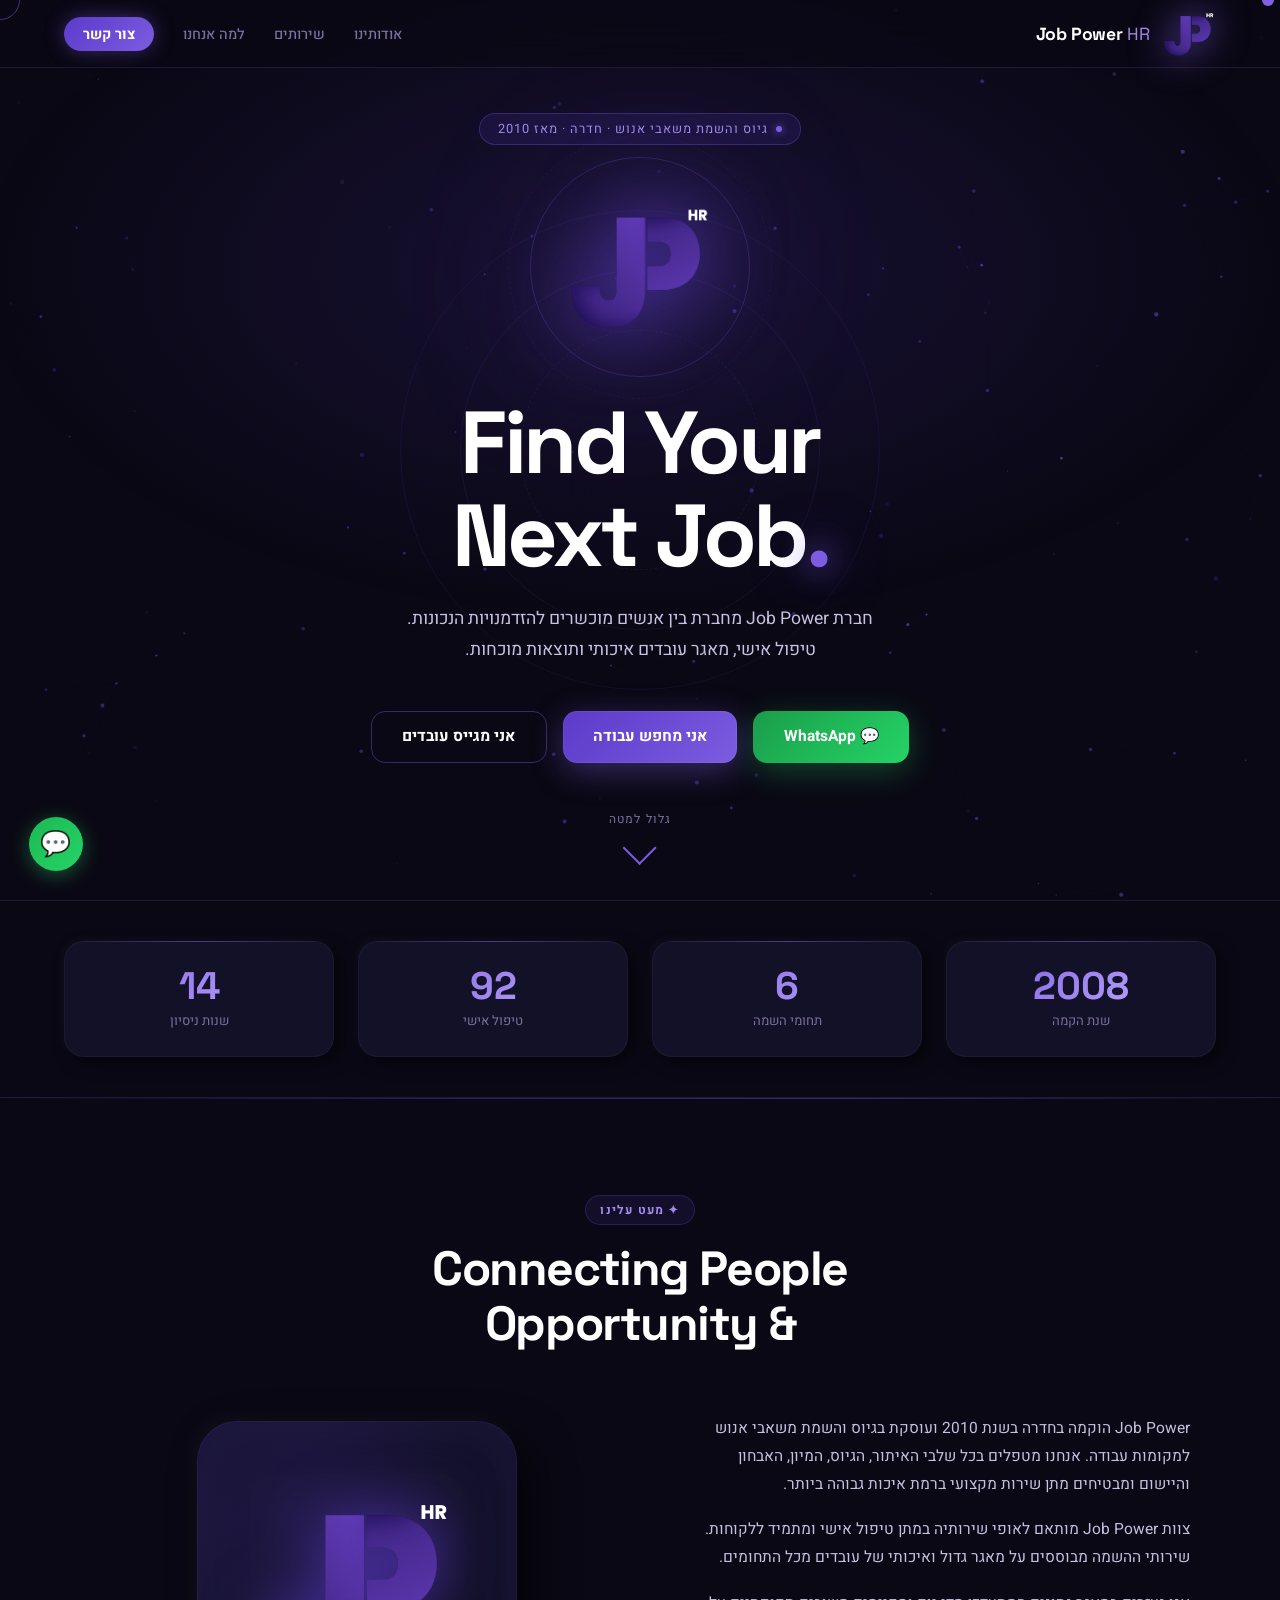
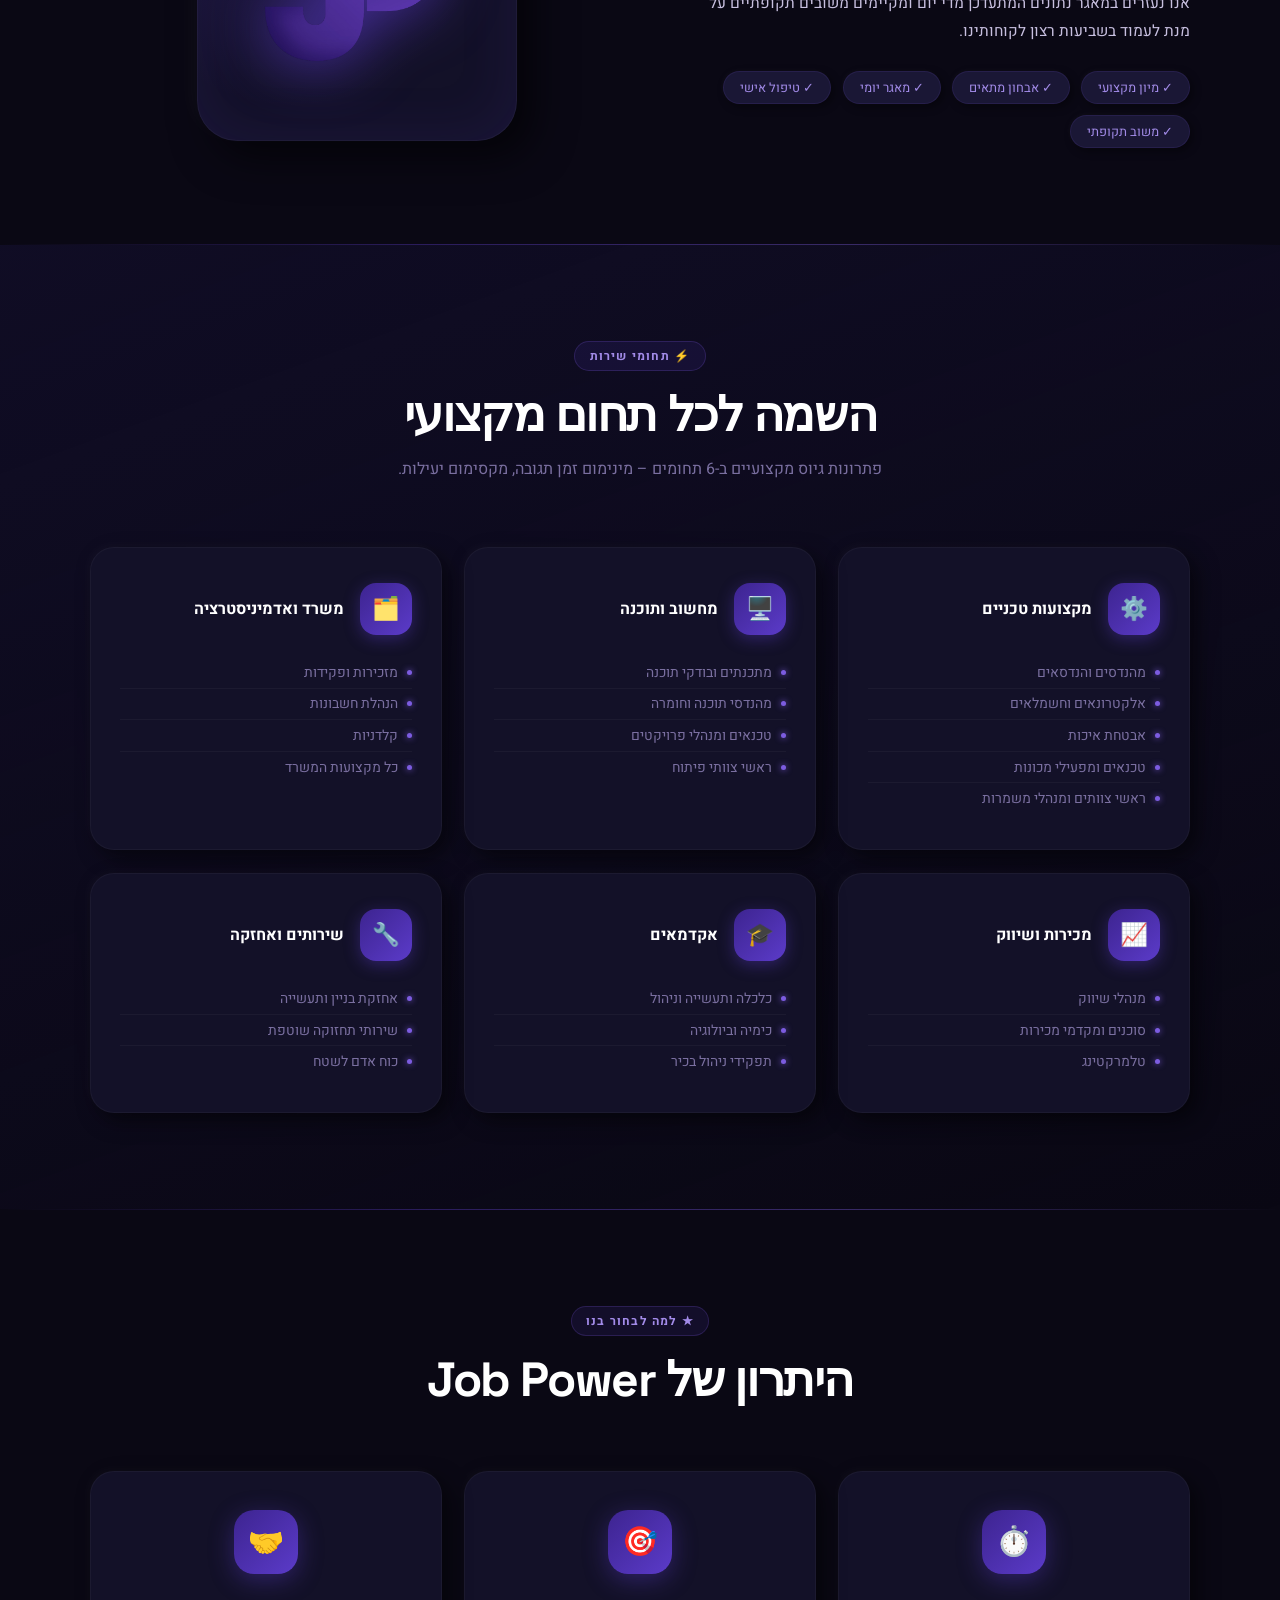
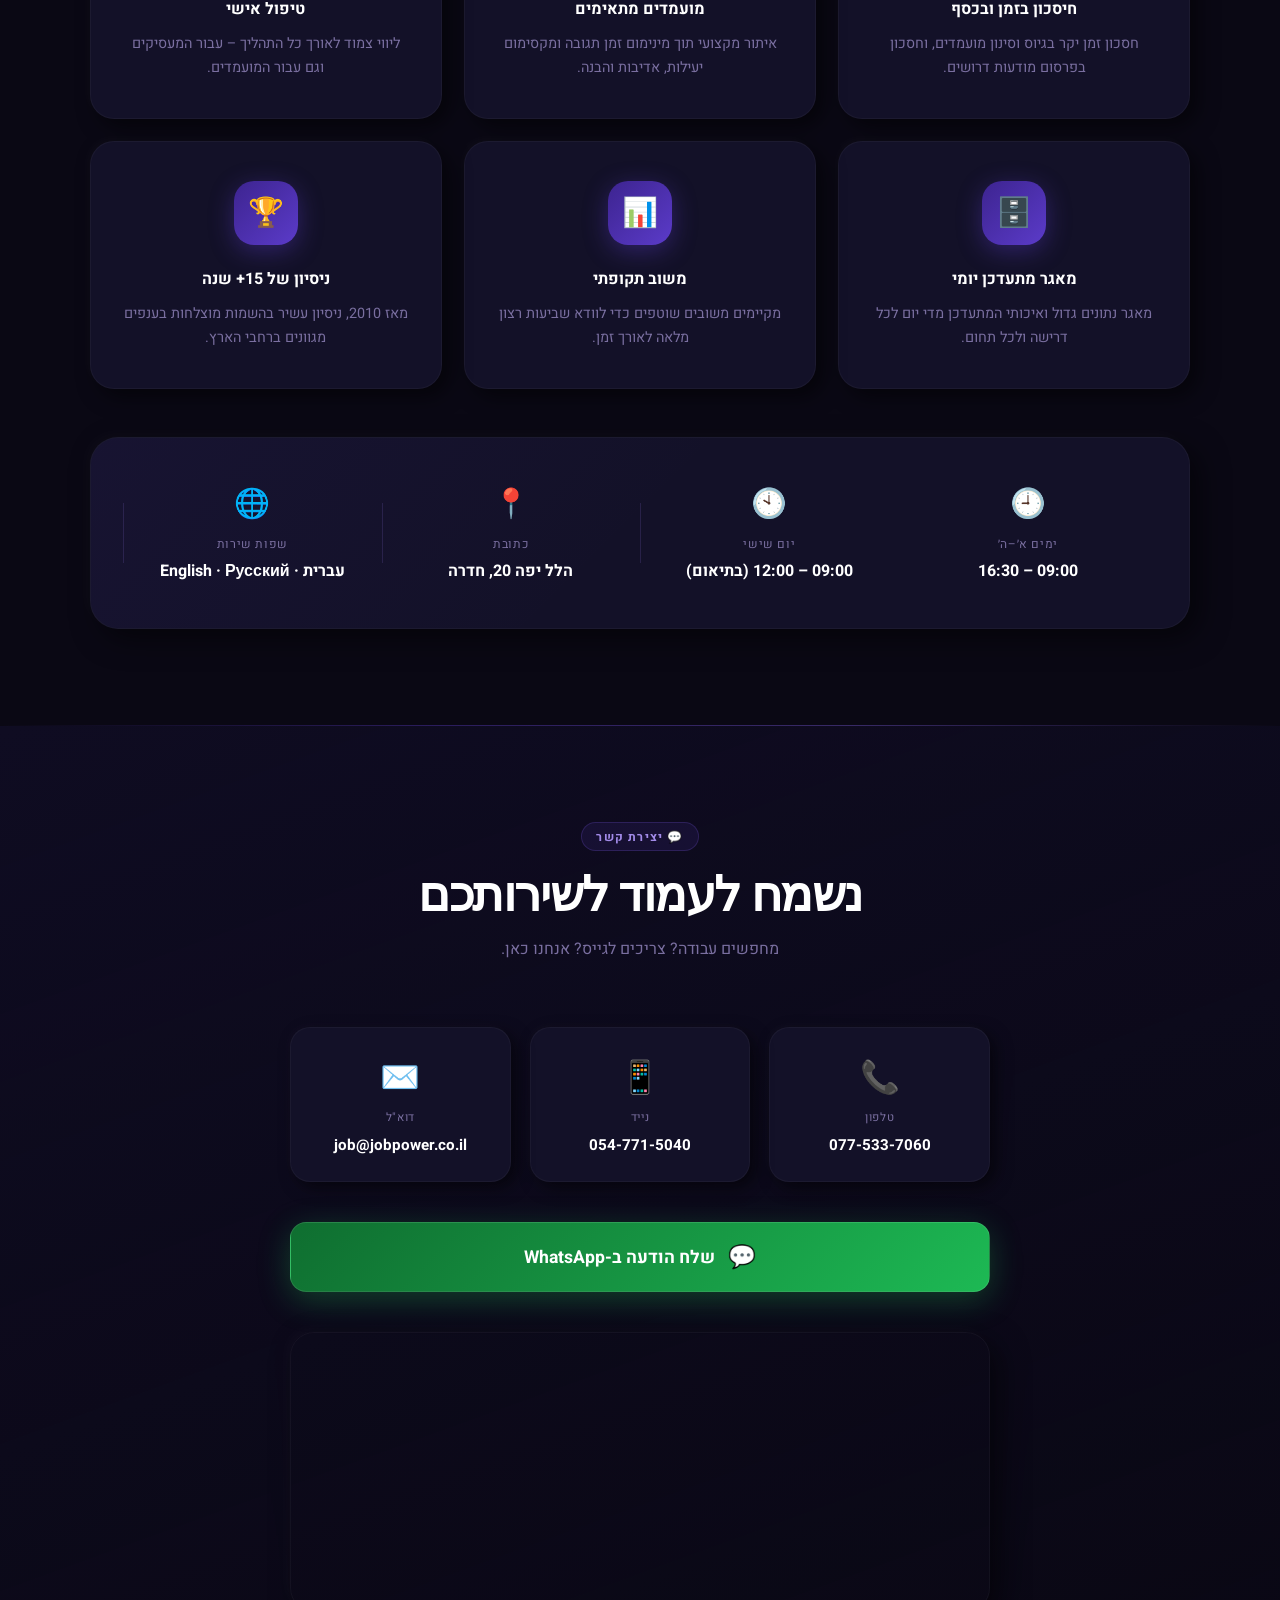
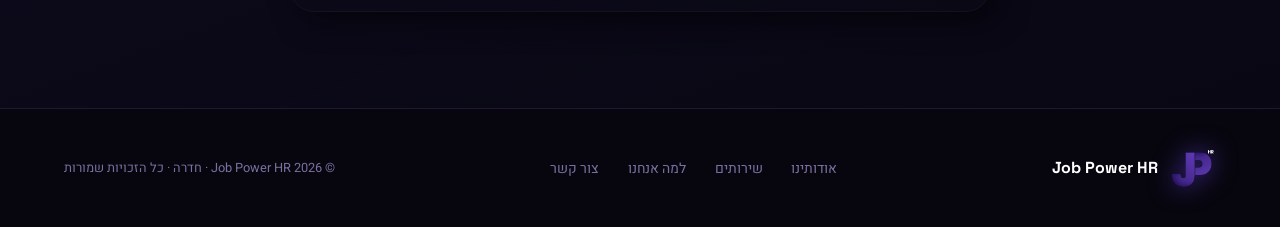
==== index.html @ 47038630 "Update index.html" ====
<!DOCTYPE html>
<html lang="he" dir="rtl">
<head>
<meta charset="UTF-8">
<meta name="viewport" content="width=device-width, initial-scale=1.0">
<title>Job Power HR | ג'וב פאוור</title>
<link href="https://fonts.googleapis.com/css2?family=Heebo:wght@300;400;600;700;800;900&family=Space+Grotesk:wght@400;500;700&display=swap" rel="stylesheet">
<style>
*,*::before,*::after{box-sizing:border-box;margin:0;padding:0}
html{scroll-behavior:smooth}

:root{
  --bg:       #0a0814;
  --bg2:      #0e0c1e;
  --surface:  #131128;
  --surface2: #1a1735;
  --p1:       #5b3bc9;
  --p2:       #7c5ce0;
  --p3:       #a28be8;
  --p4:       #3d2490;
  --glow:     rgba(91,59,201,.6);
  --glow2:    rgba(124,92,224,.4);
  --white:    #fff;
  --off:      #c8c0e0;
  --muted:    #7a6fa0;
  --border:   rgba(160,130,255,.15);
  --neu-light:rgba(255,255,255,.04);
  --neu-shadow:rgba(0,0,0,.5);
}

body{
  font-family:'Heebo',sans-serif;
  background:var(--bg);
  color:var(--white);
  direction:rtl;
  overflow-x:hidden;
}

/* ── CUSTOM CURSOR ── */
.cursor{
  position:fixed;width:12px;height:12px;
  background:var(--p2);border-radius:50%;
  pointer-events:none;z-index:9999;
  transform:translate(-50%,-50%);
  transition:transform .1s,background .2s;
  mix-blend-mode:screen;
}
.cursor-ring{
  position:fixed;width:40px;height:40px;
  border:1.5px solid rgba(124,92,224,.5);
  border-radius:50%;pointer-events:none;z-index:9998;
  transform:translate(-50%,-50%);
  transition:transform .18s cubic-bezier(.17,.67,.35,1.2),width .3s,height .3s,border-color .3s;
}

/* ── PARTICLES CANVAS ── */
#particles{position:fixed;inset:0;z-index:0;pointer-events:none}

/* ── NAV ── */
nav{
  position:fixed;top:0;left:0;right:0;z-index:500;
  height:68px;padding:0 5%;
  display:flex;align-items:center;justify-content:space-between;
  background:rgba(10,8,20,.7);
  backdrop-filter:blur(24px);
  border-bottom:1px solid var(--border);
}
.nav-logo{display:flex;align-items:center;gap:.8rem;text-decoration:none}
.nav-logo img{height:44px;filter:drop-shadow(0 0 18px rgba(124,92,224,.8))}
.nav-logo span{font-family:'Space Grotesk',sans-serif;font-weight:700;font-size:1.1rem;letter-spacing:-.01em;color:var(--white)}
.nav-links{display:flex;gap:1.8rem;list-style:none}
.nav-links a{
  color:var(--muted);text-decoration:none;font-size:.9rem;font-weight:500;
  position:relative;transition:color .25s;
}
.nav-links a::after{
  content:'';position:absolute;bottom:-4px;right:0;left:0;height:1.5px;
  background:var(--p2);transform:scaleX(0);transform-origin:right;
  transition:transform .3s cubic-bezier(.4,0,.2,1);
}
.nav-links a:hover{color:var(--white)}
.nav-links a:hover::after{transform:scaleX(1)}
.nav-cta{
  background:linear-gradient(135deg,var(--p1),var(--p2));
  color:#fff!important;padding:.42rem 1.2rem;border-radius:50px;
  font-weight:700!important;box-shadow:0 0 20px var(--glow2);
  transition:box-shadow .3s!important;
}
.nav-cta::after{display:none!important}
.nav-cta:hover{box-shadow:0 0 32px var(--glow)!important;color:#fff!important}

/* ── HERO ── */
.hero{
  position:relative;min-height:100vh;
  display:flex;flex-direction:column;align-items:center;justify-content:center;
  padding:100px 5% 60px;text-align:center;overflow:hidden;
}

/* Animated gradient bg */
.hero-bg{
  position:absolute;inset:0;z-index:0;
  background:radial-gradient(ellipse 80% 60% at 50% 30%,rgba(91,59,201,.18) 0%,transparent 65%);
  animation:heroBgPulse 8s ease-in-out infinite alternate;
}
@keyframes heroBgPulse{
  from{opacity:.6;transform:scale(1)}
  to{opacity:1;transform:scale(1.08)}
}

/* Spinning rings */
.hero-rings{
  position:absolute;top:50%;left:50%;
  transform:translate(-50%,-50%);
  width:600px;height:600px;pointer-events:none;z-index:0;
}
.ring{
  position:absolute;inset:0;border-radius:50%;
  border:1px solid rgba(91,59,201,.12);
  animation:spinRing var(--dur) linear infinite;
}
.ring:nth-child(1){--dur:30s;inset:60px}
.ring:nth-child(2){--dur:22s;inset:120px;animation-direction:reverse;border-color:rgba(124,92,224,.1)}
.ring:nth-child(3){--dur:40s;inset:180px;border-style:dashed;border-color:rgba(160,130,255,.08)}
@keyframes spinRing{to{transform:rotate(360deg)}}

.hero-content{position:relative;z-index:1;max-width:780px}

.hero-eyebrow{
  display:inline-flex;align-items:center;gap:.5rem;
  background:rgba(91,59,201,.15);
  border:1px solid rgba(124,92,224,.3);
  border-radius:50px;padding:.38rem 1.1rem;
  font-size:.8rem;color:var(--p3);letter-spacing:.08em;
  margin-bottom:2rem;
  animation:fadeSlideDown .8s ease both;
}
.hero-eyebrow-dot{
  width:6px;height:6px;border-radius:50%;
  background:var(--p2);
  box-shadow:0 0 8px var(--p2);
  animation:dotPulse 2s ease-in-out infinite;
}
@keyframes dotPulse{0%,100%{transform:scale(1);opacity:1}50%{transform:scale(1.4);opacity:.6}}

.hero-logo-main{
  width:180px;height:180px;
  display:flex;align-items:center;justify-content:center;
  margin:0 auto 2.5rem;
  position:relative;
  animation:fadeSlideDown .9s .1s ease both;
}
.hero-logo-main img{
  width:150px;
  filter:drop-shadow(0 0 40px rgba(91,59,201,.9)) drop-shadow(0 0 80px rgba(124,92,224,.4));
  animation:logoFloat 5s ease-in-out infinite;
  position:relative;z-index:1;
}
.logo-glow-ring{
  position:absolute;inset:-20px;
  border-radius:50%;
  border:1px solid rgba(124,92,224,.25);
  animation:spinRing 15s linear infinite;
}
.logo-glow-ring2{
  position:absolute;inset:-42px;
  border-radius:50%;
  border:1px dashed rgba(91,59,201,.15);
  animation:spinRing 25s linear infinite reverse;
}
@keyframes logoFloat{0%,100%{transform:translateY(0) scale(1)}50%{transform:translateY(-12px) scale(1.02)}}

.hero h1{
  font-family:'Space Grotesk',sans-serif;
  font-size:clamp(3rem,7vw,5.5rem);
  font-weight:700;line-height:1.05;
  letter-spacing:-.04em;margin-bottom:1.4rem;
  animation:fadeSlideUp 1s .2s ease both;
}
.hero h1 .line1{display:block;color:var(--white)}
.hero h1 .nextjob{
  display:block;color:var(--white);
  position:relative;
}
.hero h1 .nextjob .purple-dot{color:var(--p2);text-shadow:0 0 30px var(--p2),0 0 60px var(--p1)}

.hero-sub{
  font-size:1.1rem;color:var(--off);line-height:1.75;
  max-width:560px;margin:0 auto 2.8rem;
  animation:fadeSlideUp 1s .35s ease both;
}

.hero-btns{
  display:flex;gap:1rem;justify-content:center;flex-wrap:wrap;
  margin-bottom:4rem;
  animation:fadeSlideUp 1s .45s ease both;
}

.btn{
  display:inline-flex;align-items:center;gap:.55rem;
  padding:.85rem 1.9rem;border-radius:14px;
  font-weight:700;font-size:.97rem;text-decoration:none;
  font-family:'Heebo',sans-serif;cursor:pointer;border:none;
  position:relative;overflow:hidden;
  transition:transform .2s cubic-bezier(.34,1.56,.64,1),box-shadow .3s;
}
.btn::before{
  content:'';position:absolute;inset:0;
  background:linear-gradient(135deg,rgba(255,255,255,.12),transparent);
  opacity:0;transition:opacity .3s;
}
.btn:hover::before{opacity:1}
.btn:hover{transform:translateY(-3px) scale(1.02)}

.btn-primary{
  background:linear-gradient(135deg,var(--p1),var(--p2));
  color:#fff;
  box-shadow:0 8px 32px var(--glow2),0 0 0 1px rgba(255,255,255,.06) inset;
}
.btn-primary:hover{box-shadow:0 12px 44px var(--glow),0 0 0 1px rgba(255,255,255,.1) inset}

.btn-wa{
  background:linear-gradient(135deg,#1a9e4a,#25D366);
  color:#fff;
  box-shadow:0 8px 32px rgba(37,211,102,.3);
}
.btn-wa:hover{box-shadow:0 12px 44px rgba(37,211,102,.5)}

.btn-ghost{
  background:transparent;color:var(--white);
  border:1.5px solid rgba(124,92,224,.4);
  box-shadow:0 0 0 0 transparent;
}
.btn-ghost:hover{border-color:var(--p2);box-shadow:0 0 20px rgba(124,92,224,.2)}

/* Scroll indicator */
.scroll-indicator{
  position:absolute;bottom:2.5rem;left:50%;transform:translateX(-50%);
  z-index:1;display:flex;flex-direction:column;align-items:center;gap:.5rem;
  color:var(--muted);font-size:.75rem;letter-spacing:.1em;
  animation:fadeIn 1s 1.2s ease both;
}
.scroll-arrow{
  width:24px;height:24px;border-right:2px solid var(--p2);border-bottom:2px solid var(--p2);
  transform:rotate(45deg);
  animation:scrollBounce 1.8s ease-in-out infinite;
}
@keyframes scrollBounce{0%,100%{transform:rotate(45deg) translateY(0);opacity:.4}50%{transform:rotate(45deg) translateY(6px);opacity:1}}

/* ── NEU STATS BAR ── */
.stats-bar{
  position:relative;z-index:1;
  padding:2.5rem 5%;
  display:grid;grid-template-columns:repeat(4,1fr);
  gap:1.5rem;
  border-top:1px solid var(--border);
  border-bottom:1px solid var(--border);
}
.stat-neu{
  /* Neumorphism card */
  background:var(--surface);
  border-radius:20px;
  padding:1.6rem 1rem;text-align:center;
  box-shadow:
    6px 6px 16px rgba(0,0,0,.5),
    -3px -3px 10px rgba(255,255,255,.03),
    0 0 0 1px rgba(255,255,255,.04) inset;
  transition:box-shadow .3s,transform .3s;
  position:relative;overflow:hidden;
}
.stat-neu::before{
  content:'';position:absolute;top:0;left:0;right:0;height:1px;
  background:linear-gradient(90deg,transparent,rgba(124,92,224,.5),transparent);
}
.stat-neu:hover{
  box-shadow:
    8px 8px 20px rgba(0,0,0,.6),
    -4px -4px 12px rgba(255,255,255,.04),
    0 0 30px rgba(91,59,201,.15),
    0 0 0 1px rgba(124,92,224,.15) inset;
  transform:translateY(-4px);
}
.stat-num{
  font-family:'Space Grotesk',sans-serif;
  font-size:2.4rem;font-weight:700;line-height:1;
  background:linear-gradient(135deg,var(--p2),#c4b0ff);
  -webkit-background-clip:text;-webkit-text-fill-color:transparent;background-clip:text;
  margin-bottom:.4rem;
}
.stat-label{font-size:.82rem;color:var(--muted)}

/* ── SECTION BASE ── */
.sec{padding:6rem 5%;position:relative;overflow:hidden}
.sec-inner{max-width:1100px;margin:0 auto}
.sec-header{text-align:center;margin-bottom:4rem}
.sec-chip{
  display:inline-flex;align-items:center;gap:.45rem;
  background:rgba(91,59,201,.12);
  border:1px solid rgba(124,92,224,.22);
  border-radius:50px;padding:.3rem .9rem;
  font-size:.75rem;font-weight:700;letter-spacing:.1em;
  color:var(--p3);text-transform:uppercase;margin-bottom:1rem;
}
.sec-title{
  font-family:'Space Grotesk',sans-serif;
  font-size:clamp(2rem,4vw,3rem);font-weight:700;
  letter-spacing:-.03em;line-height:1.15;margin-bottom:.8rem;
}
.sec-sub{font-size:1rem;color:var(--muted);line-height:1.75;max-width:580px;margin:0 auto}

/* ── ABOUT ── */
.about-grid{
  display:grid;grid-template-columns:1fr 1.1fr;
  gap:5rem;align-items:center;
}
.about-text p{color:var(--off);font-size:.97rem;line-height:1.8;margin-bottom:1.1rem}
.about-badges{display:flex;gap:.7rem;flex-wrap:wrap;margin-top:1.6rem}
.badge-neu{
  display:inline-flex;align-items:center;gap:.45rem;
  background:var(--surface2);
  border-radius:50px;padding:.4rem 1rem;
  font-size:.8rem;color:var(--p3);
  box-shadow:3px 3px 8px rgba(0,0,0,.4),-1px -1px 5px rgba(255,255,255,.03);
  border:1px solid rgba(124,92,224,.12);
}
.about-visual{position:relative;display:flex;align-items:center;justify-content:center}
.about-logo-card{
  width:320px;height:320px;
  background:var(--surface);
  border-radius:40px;
  display:flex;align-items:center;justify-content:center;
  position:relative;overflow:hidden;
  box-shadow:
    16px 16px 40px rgba(0,0,0,.6),
    -6px -6px 20px rgba(255,255,255,.03),
    0 0 60px rgba(91,59,201,.12) inset,
    0 0 0 1px rgba(255,255,255,.04) inset;
}
.about-logo-card::before{
  content:'';position:absolute;inset:0;
  background:radial-gradient(ellipse at 30% 30%,rgba(91,59,201,.18),transparent 60%);
}
.about-logo-card img{
  width:200px;
  filter:drop-shadow(0 0 30px rgba(91,59,201,.8));
  position:relative;z-index:1;
  animation:logoFloat 5s ease-in-out infinite;
}

/* ── SERVICES ── */
.service-grid{
  display:grid;grid-template-columns:repeat(3,1fr);
  gap:1.4rem;
}
.scard{
  background:var(--surface);
  border-radius:24px;padding:2.2rem 1.8rem;
  position:relative;overflow:hidden;cursor:default;
  box-shadow:
    8px 8px 20px rgba(0,0,0,.5),
    -3px -3px 10px rgba(255,255,255,.025);
  border:1px solid rgba(255,255,255,.04);
  transition:transform .35s cubic-bezier(.34,1.36,.64,1), box-shadow .35s;
}
.scard::after{
  content:'';position:absolute;inset:0;
  background:radial-gradient(ellipse at 20% 20%,rgba(91,59,201,.1),transparent 60%);
  opacity:0;transition:opacity .4s;
}
.scard:hover{
  transform:translateY(-8px) scale(1.01);
  box-shadow:
    12px 12px 28px rgba(0,0,0,.6),
    -4px -4px 14px rgba(255,255,255,.04),
    0 0 40px rgba(91,59,201,.18);
}
.scard:hover::after{opacity:1}
.scard-top{
  display:flex;align-items:center;gap:1rem;margin-bottom:1.4rem;
  position:relative;z-index:1;
}
.scard-icon-wrap{
  width:52px;height:52px;border-radius:16px;
  background:linear-gradient(135deg,var(--p4),var(--p1));
  display:flex;align-items:center;justify-content:center;
  font-size:1.4rem;flex-shrink:0;
  box-shadow:0 4px 16px rgba(91,59,201,.4);
}
.scard h4{font-size:1rem;font-weight:700}
.scard ul{list-style:none;position:relative;z-index:1}
.scard ul li{
  color:var(--muted);font-size:.87rem;padding:.3rem 0;
  border-bottom:1px solid rgba(255,255,255,.04);
  display:flex;align-items:center;gap:.55rem;
  transition:color .2s;
}
.scard ul li:last-child{border:none}
.scard:hover ul li{color:var(--off)}
.scard ul li::before{
  content:'';width:5px;height:5px;border-radius:50%;
  background:var(--p2);flex-shrink:0;
  box-shadow:0 0 6px var(--p2);
}

/* ── WHY ── */
.why-grid{display:grid;grid-template-columns:repeat(3,1fr);gap:1.4rem}
.wcard{
  background:var(--surface);
  border-radius:24px;padding:2.4rem 2rem;text-align:center;
  box-shadow:8px 8px 20px rgba(0,0,0,.5),-3px -3px 10px rgba(255,255,255,.025);
  border:1px solid rgba(255,255,255,.04);
  transition:all .35s cubic-bezier(.34,1.36,.64,1);
  position:relative;overflow:hidden;
}
.wcard::before{
  content:'';position:absolute;bottom:0;left:0;right:0;height:2px;
  background:linear-gradient(90deg,transparent,var(--p2),transparent);
  transform:scaleX(0);transition:transform .4s;
}
.wcard:hover{
  transform:translateY(-6px);
  box-shadow:12px 12px 28px rgba(0,0,0,.6),-4px -4px 14px rgba(255,255,255,.04),0 0 30px rgba(91,59,201,.15);
}
.wcard:hover::before{transform:scaleX(1)}
.wcard-icon{
  width:64px;height:64px;border-radius:20px;
  background:linear-gradient(135deg,var(--p4),var(--p1));
  display:flex;align-items:center;justify-content:center;
  font-size:1.8rem;margin:0 auto 1.4rem;
  box-shadow:0 6px 24px rgba(91,59,201,.4);
}
.wcard h4{font-size:1rem;font-weight:700;margin-bottom:.7rem}
.wcard p{color:var(--muted);font-size:.9rem;line-height:1.65}

/* ── HOURS CARD ── */
.hours-card{
  background:var(--surface);
  border-radius:28px;padding:2.8rem 3rem;
  margin-top:3rem;
  display:grid;grid-template-columns:repeat(4,1fr);gap:2rem;align-items:center;
  box-shadow:10px 10px 28px rgba(0,0,0,.5),-4px -4px 14px rgba(255,255,255,.025);
  border:1px solid rgba(255,255,255,.04);
  position:relative;overflow:hidden;
}
.hours-card::before{
  content:'';position:absolute;inset:0;
  background:linear-gradient(135deg,rgba(91,59,201,.06),transparent 50%);
  pointer-events:none;
}
.hours-item{text-align:center;position:relative;z-index:1}
.hours-item+.hours-item::before{
  content:'';position:absolute;right:auto;left:-1rem;top:20%;bottom:20%;
  width:1px;background:var(--border);
}
.hours-icon{font-size:1.8rem;margin-bottom:.6rem}
.hours-label{font-size:.75rem;color:var(--muted);letter-spacing:.05em;text-transform:uppercase;margin-bottom:.4rem}
.hours-val{font-weight:700;font-size:1rem;color:var(--white)}

/* ── CONTACT ── */
.contact-wrap{max-width:700px;margin:0 auto;text-align:center}
.contact-cards{
  display:grid;grid-template-columns:repeat(3,1fr);
  gap:1.2rem;margin:2.5rem 0 2.5rem;
}
.ccard{
  background:var(--surface);
  border-radius:20px;padding:1.6rem 1rem;text-align:center;
  text-decoration:none;color:inherit;
  box-shadow:6px 6px 16px rgba(0,0,0,.5),-2px -2px 8px rgba(255,255,255,.025);
  border:1px solid rgba(255,255,255,.04);
  transition:all .3s cubic-bezier(.34,1.36,.64,1);
  display:flex;flex-direction:column;align-items:center;gap:.5rem;
}
.ccard:hover{
  transform:translateY(-5px);
  box-shadow:8px 8px 22px rgba(0,0,0,.6),-3px -3px 10px rgba(255,255,255,.04),0 0 25px rgba(91,59,201,.2);
  border-color:rgba(124,92,224,.25);
}
.ccard-icon{font-size:2rem}
.ccard-label{font-size:.72rem;color:var(--muted);text-transform:uppercase;letter-spacing:.06em}
.ccard-val{font-weight:700;font-size:.95rem;word-break:break-all}

.wa-big{
  display:flex;align-items:center;justify-content:center;gap:.8rem;
  background:linear-gradient(135deg,#0f6e30,#1db954);
  color:#fff;text-decoration:none;
  padding:1.1rem 3rem;border-radius:16px;font-size:1.1rem;font-weight:700;
  box-shadow:0 8px 32px rgba(29,185,84,.3);
  transition:all .3s;margin-bottom:2.5rem;
  border:1px solid rgba(255,255,255,.1);
}
.wa-big:hover{transform:translateY(-3px);box-shadow:0 12px 44px rgba(29,185,84,.5)}

/* map */
.map-neu{
  border-radius:24px;overflow:hidden;
  box-shadow:10px 10px 28px rgba(0,0,0,.5),-4px -4px 14px rgba(255,255,255,.025);
  border:1px solid rgba(255,255,255,.04);
  height:280px;
}
.map-neu iframe{width:100%;height:100%;border:0;filter:invert(.88) hue-rotate(185deg) saturate(.75) brightness(.85)}

/* ── FOOTER ── */
footer{
  padding:2.5rem 5%;
  border-top:1px solid var(--border);
  display:flex;align-items:center;justify-content:space-between;
  flex-wrap:wrap;gap:1.5rem;
  background:rgba(0,0,0,.3);
}
.foot-logo{display:flex;align-items:center;gap:.7rem;text-decoration:none}
.foot-logo img{height:38px;filter:drop-shadow(0 0 12px rgba(91,59,201,.7))}
.foot-logo span{font-family:'Space Grotesk',sans-serif;font-weight:700;color:var(--white)}
.foot-links{display:flex;gap:1.8rem;list-style:none}
.foot-links a{color:var(--muted);text-decoration:none;font-size:.87rem;transition:color .2s}
.foot-links a:hover{color:var(--p2)}
.foot-copy{color:var(--muted);font-size:.8rem}

/* ── FLOAT WA ── */
.wa-float{
  position:fixed;bottom:1.8rem;left:1.8rem;z-index:400;
  width:54px;height:54px;border-radius:50%;
  background:linear-gradient(135deg,#1db954,#25D366);
  color:#fff;display:flex;align-items:center;justify-content:center;
  font-size:1.55rem;text-decoration:none;
  box-shadow:0 4px 20px rgba(37,211,102,.4);
  animation:waPulse 3s ease-in-out infinite;
}
@keyframes waPulse{0%,100%{box-shadow:0 4px 20px rgba(37,211,102,.4)}50%{box-shadow:0 4px 32px rgba(37,211,102,.7)}}

/* ── REVEAL ANIMATIONS ── */
.reveal{
  opacity:0;transform:translateY(30px);
  transition:opacity .7s cubic-bezier(.4,0,.2,1),transform .7s cubic-bezier(.4,0,.2,1);
}
.reveal.visible{opacity:1;transform:translateY(0)}
.reveal-delay-1{transition-delay:.1s}
.reveal-delay-2{transition-delay:.2s}
.reveal-delay-3{transition-delay:.3s}
.reveal-delay-4{transition-delay:.4s}
.reveal-delay-5{transition-delay:.5s}

/* ── GENERIC ── */
@keyframes fadeSlideDown{from{opacity:0;transform:translateY(-20px)}to{opacity:1;transform:translateY(0)}}
@keyframes fadeSlideUp{from{opacity:0;transform:translateY(20px)}to{opacity:1;transform:translateY(0)}}
@keyframes fadeIn{from{opacity:0}to{opacity:1}}

.divider{height:1px;background:linear-gradient(90deg,transparent,rgba(91,59,201,.4),rgba(124,92,224,.4),transparent);margin:0}

@media(max-width:900px){
  .nav-links{display:none}
  .stats-bar,.why-grid,.service-grid,.contact-cards{grid-template-columns:1fr 1fr}
  .about-grid{grid-template-columns:1fr}
  .about-visual{display:none}
  .hours-card{grid-template-columns:1fr 1fr}
}
@media(max-width:560px){
  .stats-bar,.why-grid,.service-grid,.contact-cards{grid-template-columns:1fr}
}
</style>
</head>
<body>

<!-- Custom cursor -->
<div class="cursor" id="cursor"></div>
<div class="cursor-ring" id="cursorRing"></div>

<!-- Particles -->
<canvas id="particles"></canvas>

<!-- NAV -->
<nav>
  <a class="nav-logo" href="#">
    <img src="[data-uri]" alt="JP HR">
    <span>Job Power <span style="color:var(--p3);font-weight:400">HR</span></span>
  </a>
  <ul class="nav-links">
    <li><a href="#about">אודותינו</a></li>
    <li><a href="#services">שירותים</a></li>
    <li><a href="#why">למה אנחנו</a></li>
    <li><a href="#contact" class="nav-cta">צור קשר</a></li>
  </ul>
</nav>

<!-- HERO -->
<section class="hero">
  <div class="hero-bg"></div>
  <div class="hero-rings">
    <div class="ring"></div>
    <div class="ring"></div>
    <div class="ring"></div>
  </div>

  <div class="hero-content">
    <div class="hero-eyebrow">
      <span class="hero-eyebrow-dot"></span>
      גיוס והשמת משאבי אנוש · חדרה · מאז 2010
    </div>

    <div class="hero-logo-main">
      <div class="logo-glow-ring"></div>
      <div class="logo-glow-ring2"></div>
      <img src="[data-uri]" alt="Job Power Logo">
    </div>

    <h1>
      <span class="line1">Find Your</span>
      <span class="nextjob"><span class="purple-dot">.</span>Next Job</span>
    </h1>

    <p class="hero-sub">
      חברת Job Power מחברת בין אנשים מוכשרים להזדמנויות הנכונות.<br>
      טיפול אישי, מאגר עובדים איכותי ותוצאות מוכחות.
    </p>

    <div class="hero-btns">
      <a href="https://wa.me/972547715040" target="_blank" class="btn btn-wa">💬 WhatsApp</a>
      <a href="#contact" class="btn btn-primary">אני מחפש עבודה</a>
      <a href="#contact" class="btn btn-ghost">אני מגייס עובדים</a>
    </div>
  </div>

  <div class="scroll-indicator">
    <span>גלול למטה</span>
    <div class="scroll-arrow"></div>
  </div>
</section>

<!-- STATS -->
<div class="stats-bar">
  <div class="stat-neu reveal"><div class="stat-num" data-count="2010">2010</div><div class="stat-label">שנת הקמה</div></div>
  <div class="stat-neu reveal reveal-delay-1"><div class="stat-num">6</div><div class="stat-label">תחומי השמה</div></div>
  <div class="stat-neu reveal reveal-delay-2"><div class="stat-num">100%</div><div class="stat-label">טיפול אישי</div></div>
  <div class="stat-neu reveal reveal-delay-3"><div class="stat-num">15+</div><div class="stat-label">שנות ניסיון</div></div>
</div>

<div class="divider"></div>

<!-- ABOUT -->
<section class="sec" id="about">
  <div class="sec-inner">
    <div class="sec-header reveal">
      <div class="sec-chip">✦ מעט עלינו</div>
      <h2 class="sec-title">Connecting People<br>&amp; Opportunity</h2>
    </div>
    <div class="about-grid">
      <div class="about-text reveal">
        <p>Job Power הוקמה בחדרה בשנת 2010 ועוסקת בגיוס והשמת משאבי אנוש למקומות עבודה. אנחנו מטפלים בכל שלבי האיתור, הגיוס, המיון, האבחון והיישום ומבטיחים מתן שירות מקצועי ברמת איכות גבוהה ביותר.</p>
        <p>צוות Job Power מותאם לאופי שירותיה במתן טיפול אישי ומתמיד ללקוחות. שירותי ההשמה מבוססים על מאגר גדול ואיכותי של עובדים מכל התחומים.</p>
        <p>אנו נעזרים במאגר נתונים המתעדכן מדי יום ומקיימים משובים תקופתיים על מנת לעמוד בשביעות רצון לקוחותינו.</p>
        <div class="about-badges">
          <span class="badge-neu">✓ מיון מקצועי</span>
          <span class="badge-neu">✓ אבחון מתאים</span>
          <span class="badge-neu">✓ מאגר יומי</span>
          <span class="badge-neu">✓ טיפול אישי</span>
          <span class="badge-neu">✓ משוב תקופתי</span>
        </div>
      </div>
      <div class="about-visual reveal reveal-delay-2">
        <div class="about-logo-card">
          <img src="[data-uri]" alt="Job Power">
        </div>
      </div>
    </div>
  </div>
</section>

<div class="divider"></div>

<!-- SERVICES -->
<section class="sec" id="services" style="background:linear-gradient(160deg,rgba(20,16,48,.6) 0%,transparent 100%)">
  <div class="sec-inner">
    <div class="sec-header reveal">
      <div class="sec-chip">⚡ תחומי שירות</div>
      <h2 class="sec-title">השמה לכל תחום מקצועי</h2>
      <p class="sec-sub">פתרונות גיוס מקצועיים ב-6 תחומים – מינימום זמן תגובה, מקסימום יעילות.</p>
    </div>
    <div class="service-grid">
      <div class="scard reveal">
        <div class="scard-top"><div class="scard-icon-wrap">⚙️</div><h4>מקצועות טכניים</h4></div>
        <ul>
          <li>מהנדסים והנדסאים</li>
          <li>אלקטרונאים וחשמלאים</li>
          <li>אבטחת איכות</li>
          <li>טכנאים ומפעילי מכונות</li>
          <li>ראשי צוותים ומנהלי משמרות</li>
        </ul>
      </div>
      <div class="scard reveal reveal-delay-1">
        <div class="scard-top"><div class="scard-icon-wrap">🖥️</div><h4>מחשוב ותוכנה</h4></div>
        <ul>
          <li>מתכנתים ובודקי תוכנה</li>
          <li>מהנדסי תוכנה וחומרה</li>
          <li>טכנאים ומנהלי פרויקטים</li>
          <li>ראשי צוותי פיתוח</li>
        </ul>
      </div>
      <div class="scard reveal reveal-delay-2">
        <div class="scard-top"><div class="scard-icon-wrap">🗂️</div><h4>משרד ואדמיניסטרציה</h4></div>
        <ul>
          <li>מזכירות ופקידות</li>
          <li>הנהלת חשבונות</li>
          <li>קלדניות</li>
          <li>כל מקצועות המשרד</li>
        </ul>
      </div>
      <div class="scard reveal reveal-delay-1">
        <div class="scard-top"><div class="scard-icon-wrap">📈</div><h4>מכירות ושיווק</h4></div>
        <ul>
          <li>מנהלי שיווק</li>
          <li>סוכנים ומקדמי מכירות</li>
          <li>טלמרקטינג</li>
        </ul>
      </div>
      <div class="scard reveal reveal-delay-2">
        <div class="scard-top"><div class="scard-icon-wrap">🎓</div><h4>אקדמאים</h4></div>
        <ul>
          <li>כלכלה ותעשייה וניהול</li>
          <li>כימיה וביולוגיה</li>
          <li>תפקידי ניהול בכיר</li>
        </ul>
      </div>
      <div class="scard reveal reveal-delay-3">
        <div class="scard-top"><div class="scard-icon-wrap">🔧</div><h4>שירותים ואחזקה</h4></div>
        <ul>
          <li>אחזקת בניין ותעשייה</li>
          <li>שירותי תחזוקה שוטפת</li>
          <li>כוח אדם לשטח</li>
        </ul>
      </div>
    </div>
  </div>
</section>

<div class="divider"></div>

<!-- WHY -->
<section class="sec" id="why">
  <div class="sec-inner">
    <div class="sec-header reveal">
      <div class="sec-chip">★ למה לבחור בנו</div>
      <h2 class="sec-title">היתרון של Job Power</h2>
    </div>
    <div class="why-grid">
      <div class="wcard reveal"><div class="wcard-icon">⏱️</div><h4>חיסכון בזמן ובכסף</h4><p>חסכון זמן יקר בגיוס וסינון מועמדים, וחסכון בפרסום מודעות דרושים.</p></div>
      <div class="wcard reveal reveal-delay-1"><div class="wcard-icon">🎯</div><h4>מועמדים מתאימים</h4><p>איתור מקצועי תוך מינימום זמן תגובה ומקסימום יעילות, אדיבות והבנה.</p></div>
      <div class="wcard reveal reveal-delay-2"><div class="wcard-icon">🤝</div><h4>טיפול אישי</h4><p>ליווי צמוד לאורך כל התהליך – עבור המעסיקים וגם עבור המועמדים.</p></div>
      <div class="wcard reveal reveal-delay-1"><div class="wcard-icon">🗄️</div><h4>מאגר מתעדכן יומי</h4><p>מאגר נתונים גדול ואיכותי המתעדכן מדי יום לכל דרישה ולכל תחום.</p></div>
      <div class="wcard reveal reveal-delay-2"><div class="wcard-icon">📊</div><h4>משוב תקופתי</h4><p>מקיימים משובים שוטפים כדי לוודא שביעות רצון מלאה לאורך זמן.</p></div>
      <div class="wcard reveal reveal-delay-3"><div class="wcard-icon">🏆</div><h4>ניסיון של 15+ שנה</h4><p>מאז 2010, ניסיון עשיר בהשמות מוצלחות בענפים מגוונים ברחבי הארץ.</p></div>
    </div>

    <div class="hours-card reveal">
      <div class="hours-item"><div class="hours-icon">🕘</div><div class="hours-label">ימים א׳–ה׳</div><div class="hours-val">09:00 – 16:30</div></div>
      <div class="hours-item"><div class="hours-icon">🕙</div><div class="hours-label">יום שישי</div><div class="hours-val">09:00 – 12:00 (בתיאום)</div></div>
      <div class="hours-item"><div class="hours-icon">📍</div><div class="hours-label">כתובת</div><div class="hours-val">הלל יפה 20, חדרה</div></div>
      <div class="hours-item"><div class="hours-icon">🌐</div><div class="hours-label">שפות שירות</div><div class="hours-val">עברית · English · Русский</div></div>
    </div>
  </div>
</section>

<div class="divider"></div>

<!-- CONTACT -->
<section class="sec" id="contact" style="background:linear-gradient(160deg,rgba(20,16,48,.5) 0%,transparent 100%)">
  <div class="sec-inner">
    <div class="contact-wrap">
      <div class="sec-header reveal">
        <div class="sec-chip">💬 יצירת קשר</div>
        <h2 class="sec-title">נשמח לעמוד לשירותכם</h2>
        <p class="sec-sub">מחפשים עבודה? צריכים לגייס? אנחנו כאן.</p>
      </div>

      <div class="contact-cards">
        <a href="tel:077-5337060" class="ccard reveal"><div class="ccard-icon">📞</div><div class="ccard-label">טלפון</div><div class="ccard-val">077-533-7060</div></a>
        <a href="tel:054-7715040" class="ccard reveal reveal-delay-1"><div class="ccard-icon">📱</div><div class="ccard-label">נייד</div><div class="ccard-val">054-771-5040</div></a>
        <a href="mailto:job@jobpower.co.il" class="ccard reveal reveal-delay-2"><div class="ccard-icon">✉️</div><div class="ccard-label">דוא"ל</div><div class="ccard-val">job@jobpower.co.il</div></a>
      </div>

      <a href="https://wa.me/972547715040" target="_blank" class="wa-big reveal">
        <span style="font-size:1.4rem">💬</span>
        שלח הודעה ב-WhatsApp
      </a>

      <div class="map-neu reveal">
        <iframe src="https://maps.google.com/maps?q=הלל+יפה+20+חדרה&output=embed" allowfullscreen loading="lazy"></iframe>
      </div>
    </div>
  </div>
</section>

<!-- FOOTER -->
<footer>
  <a class="foot-logo" href="#">
    <img src="[data-uri]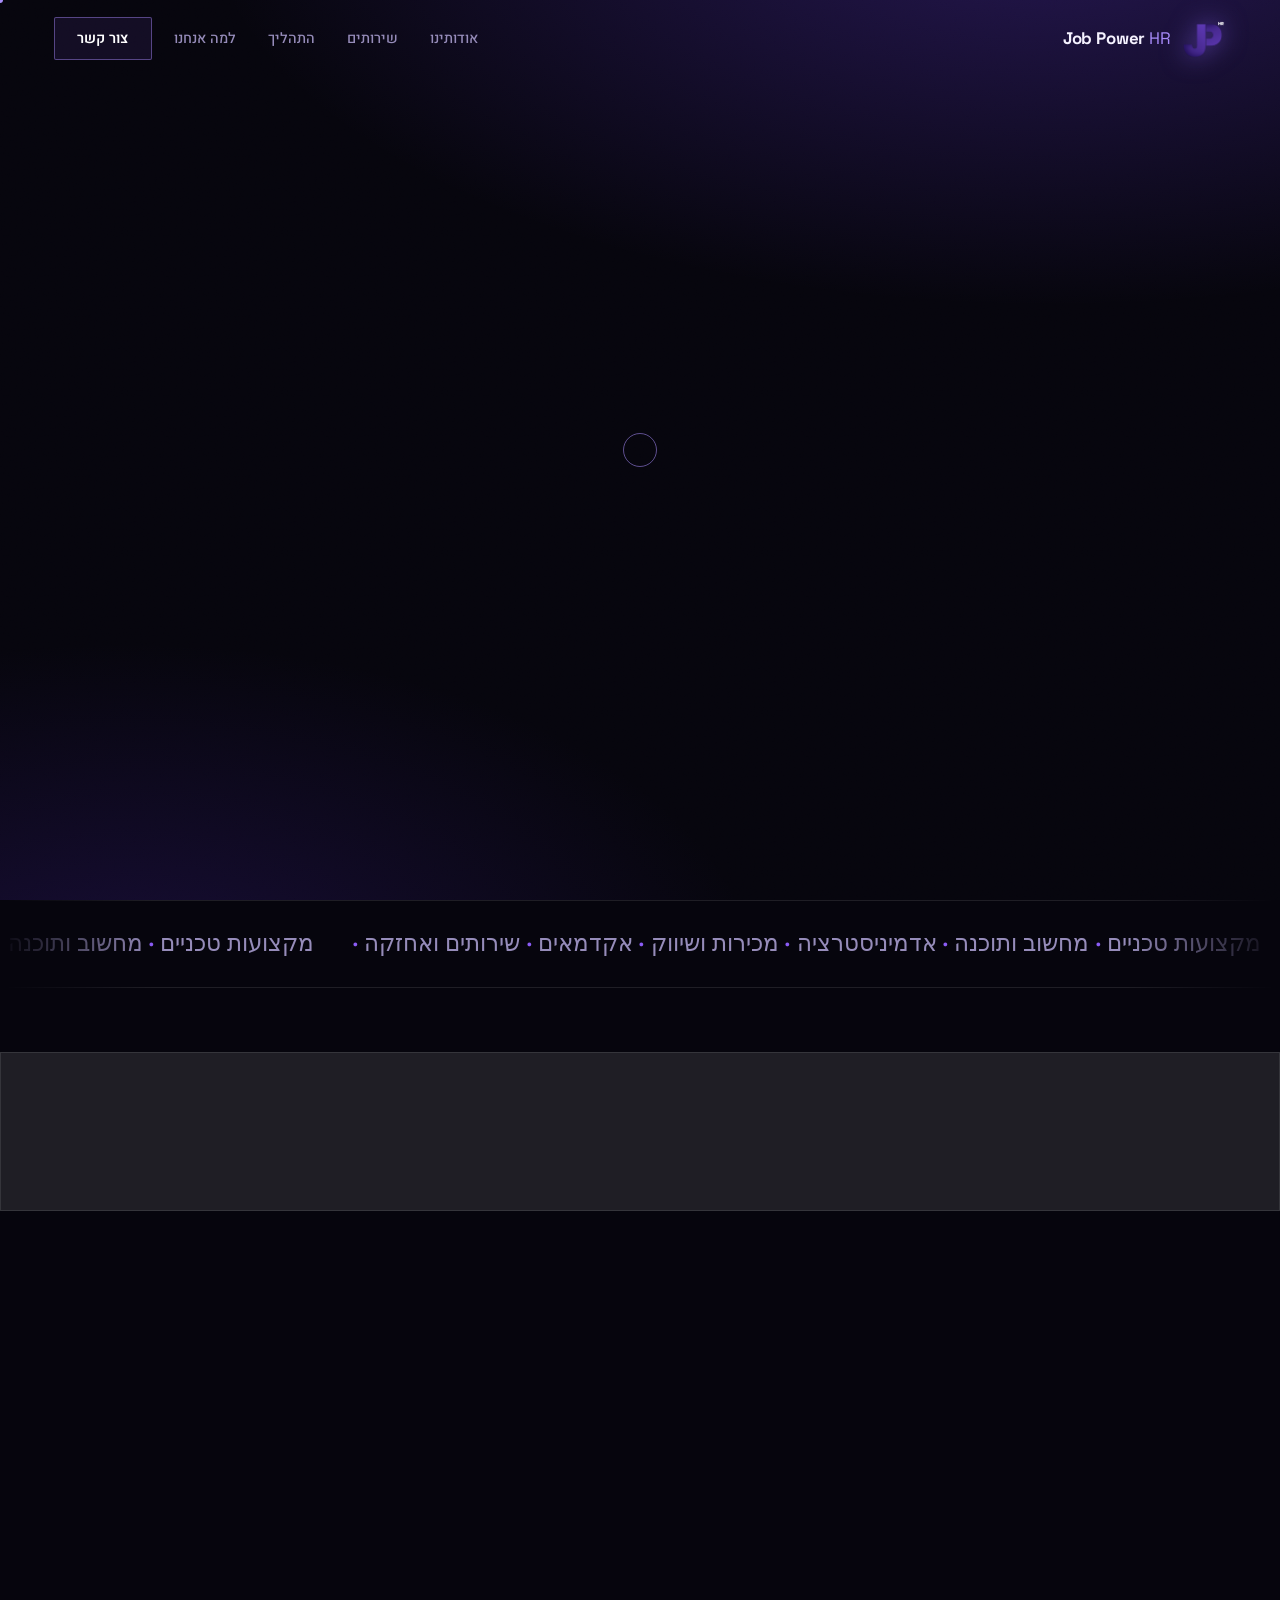
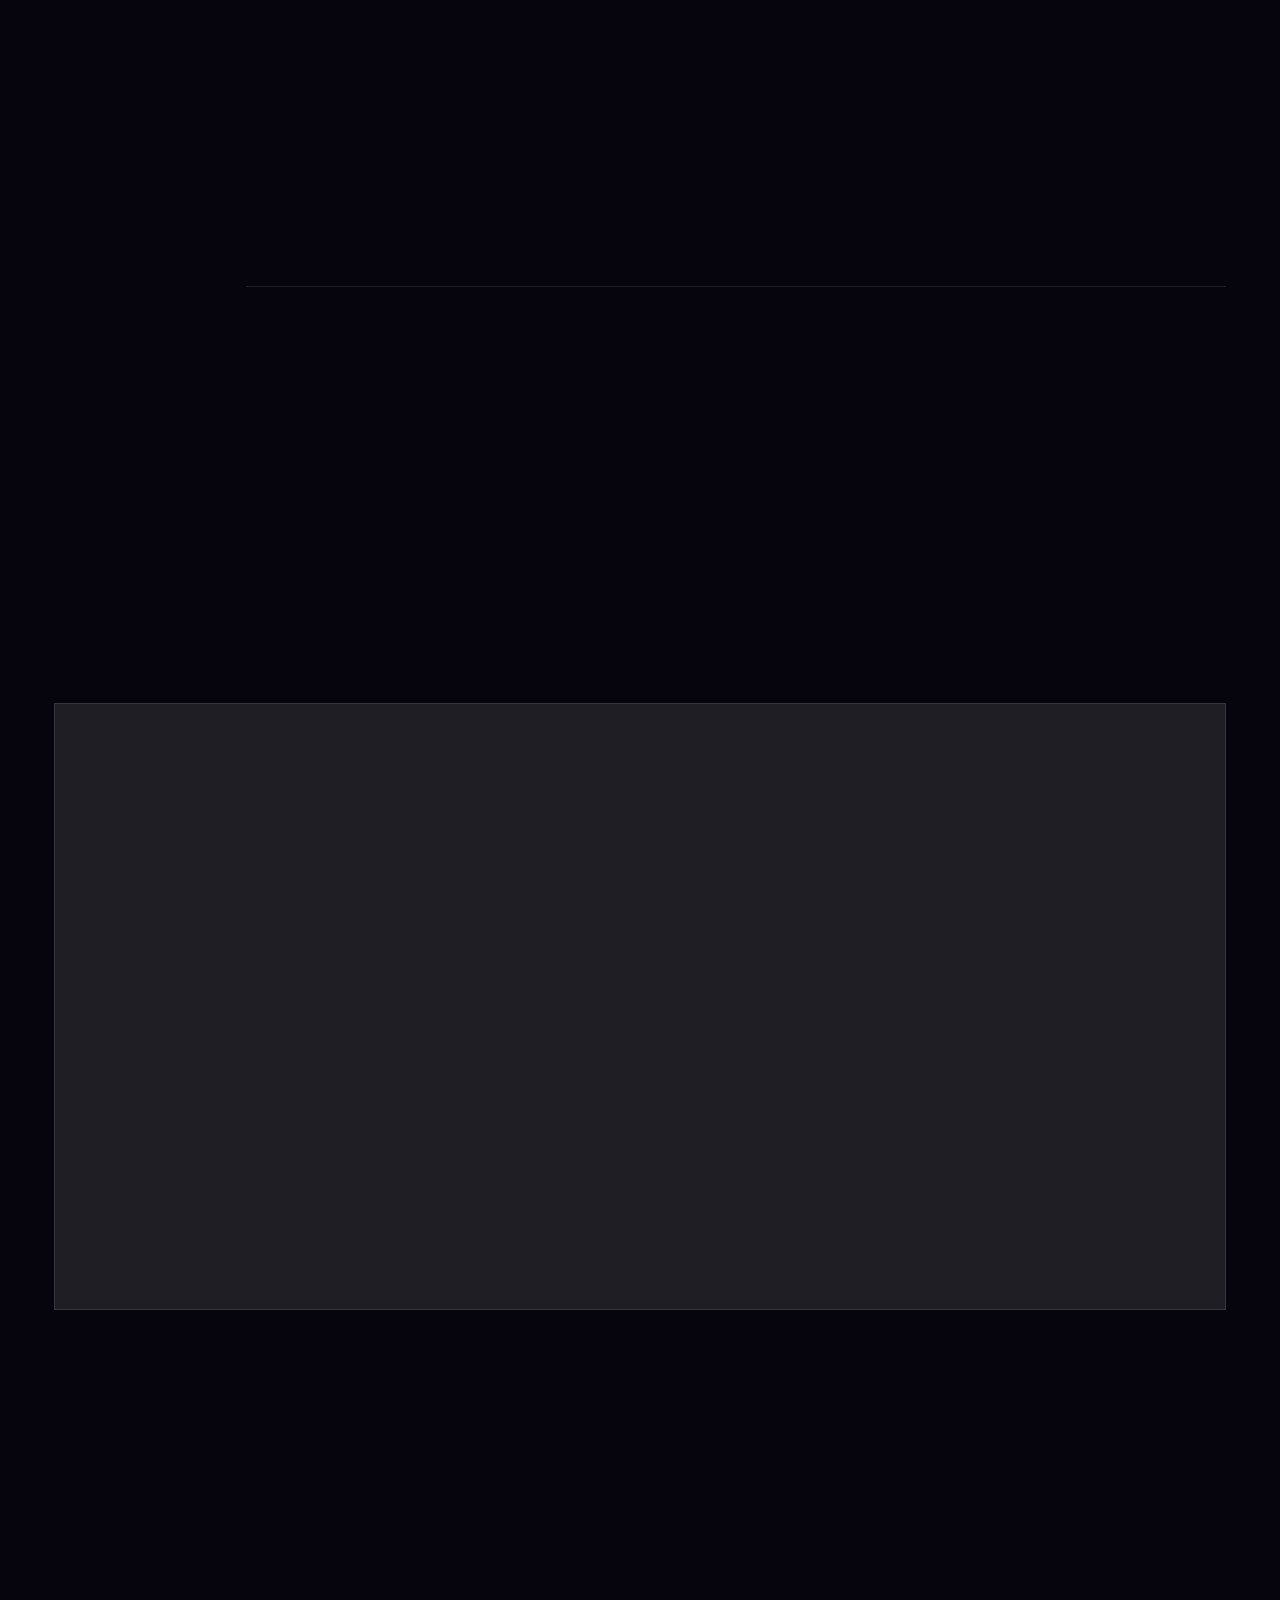
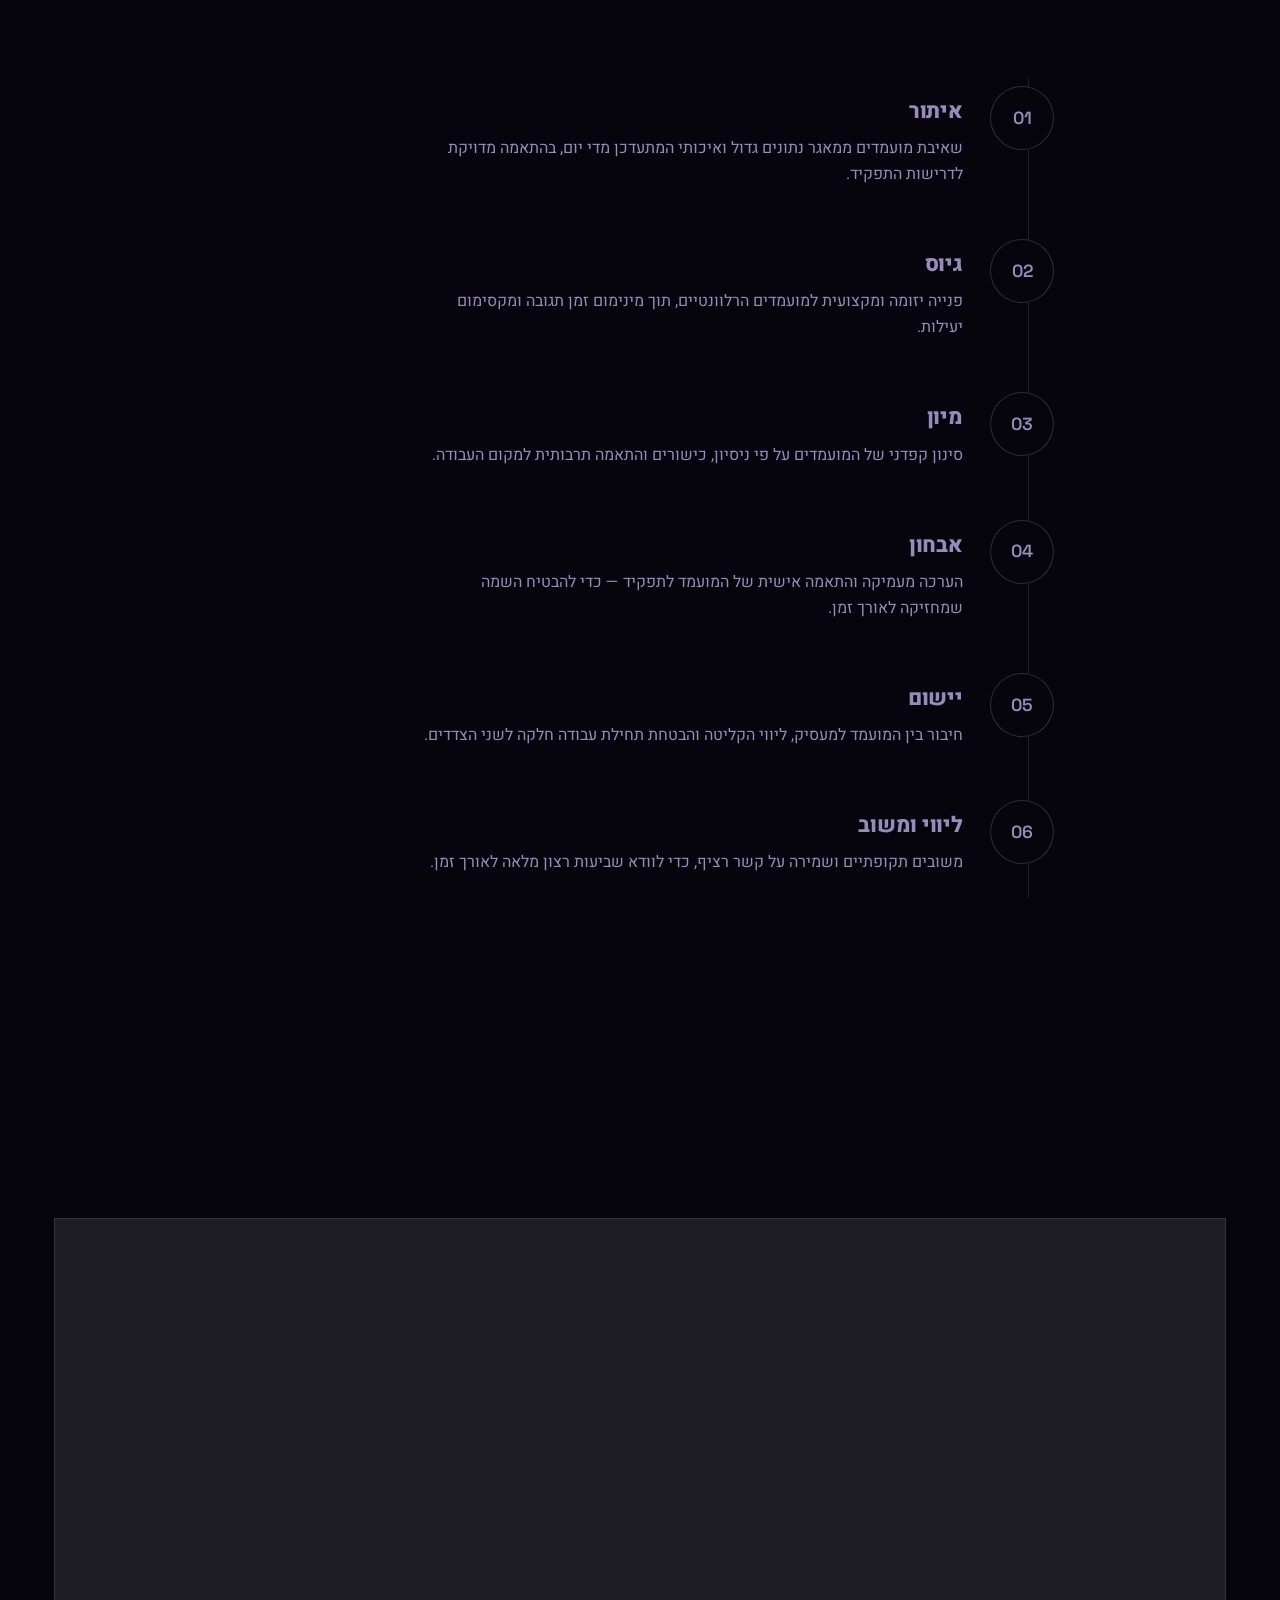
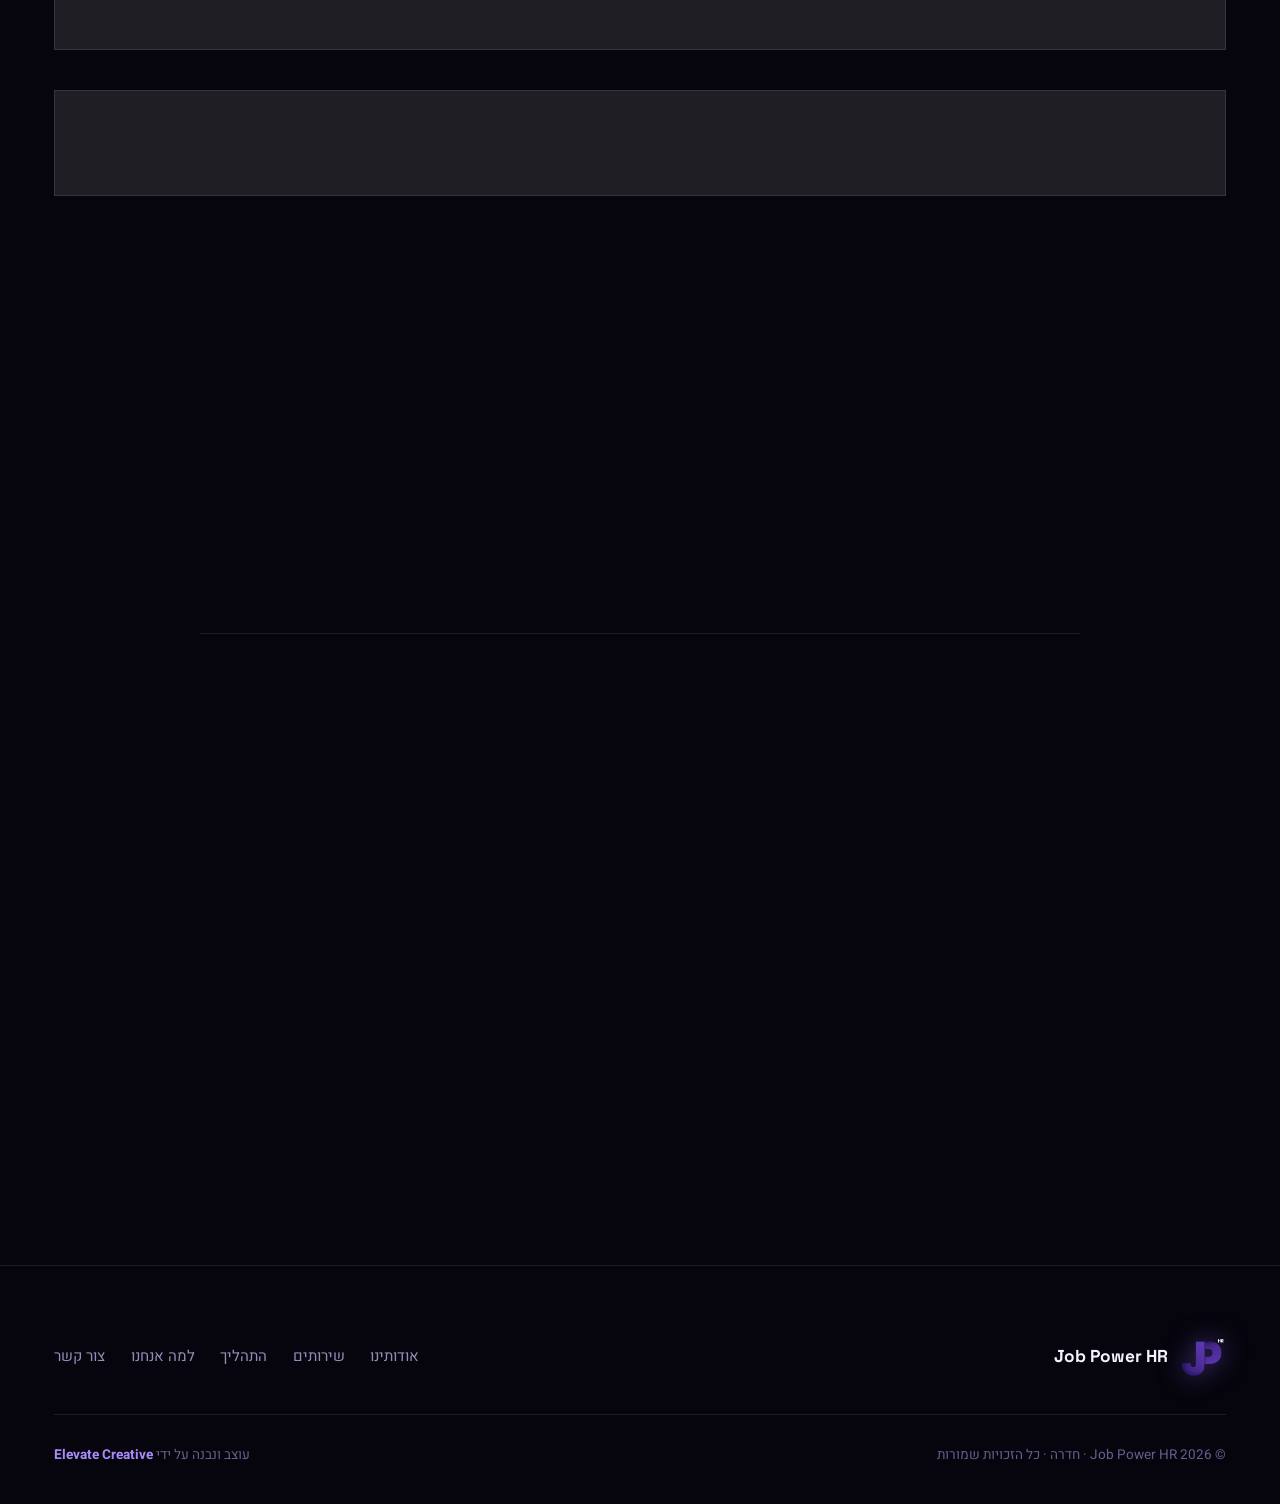
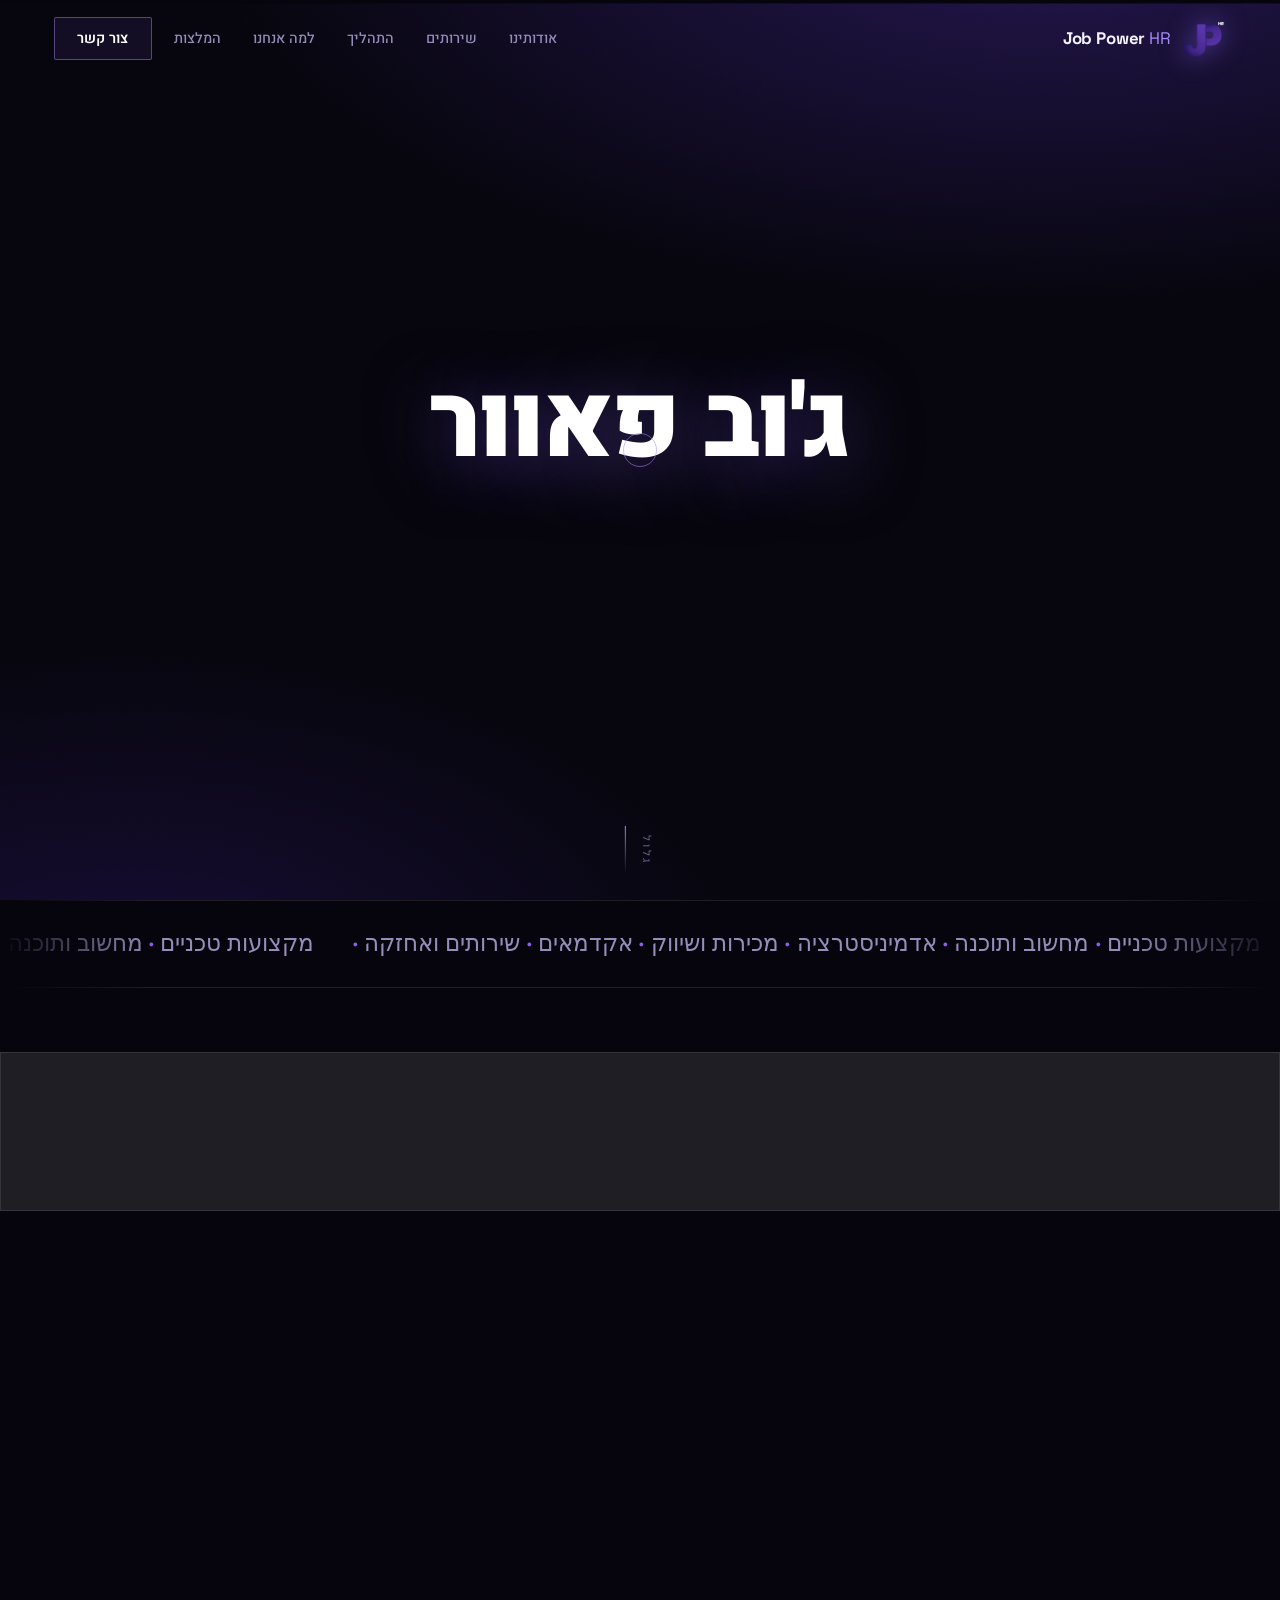
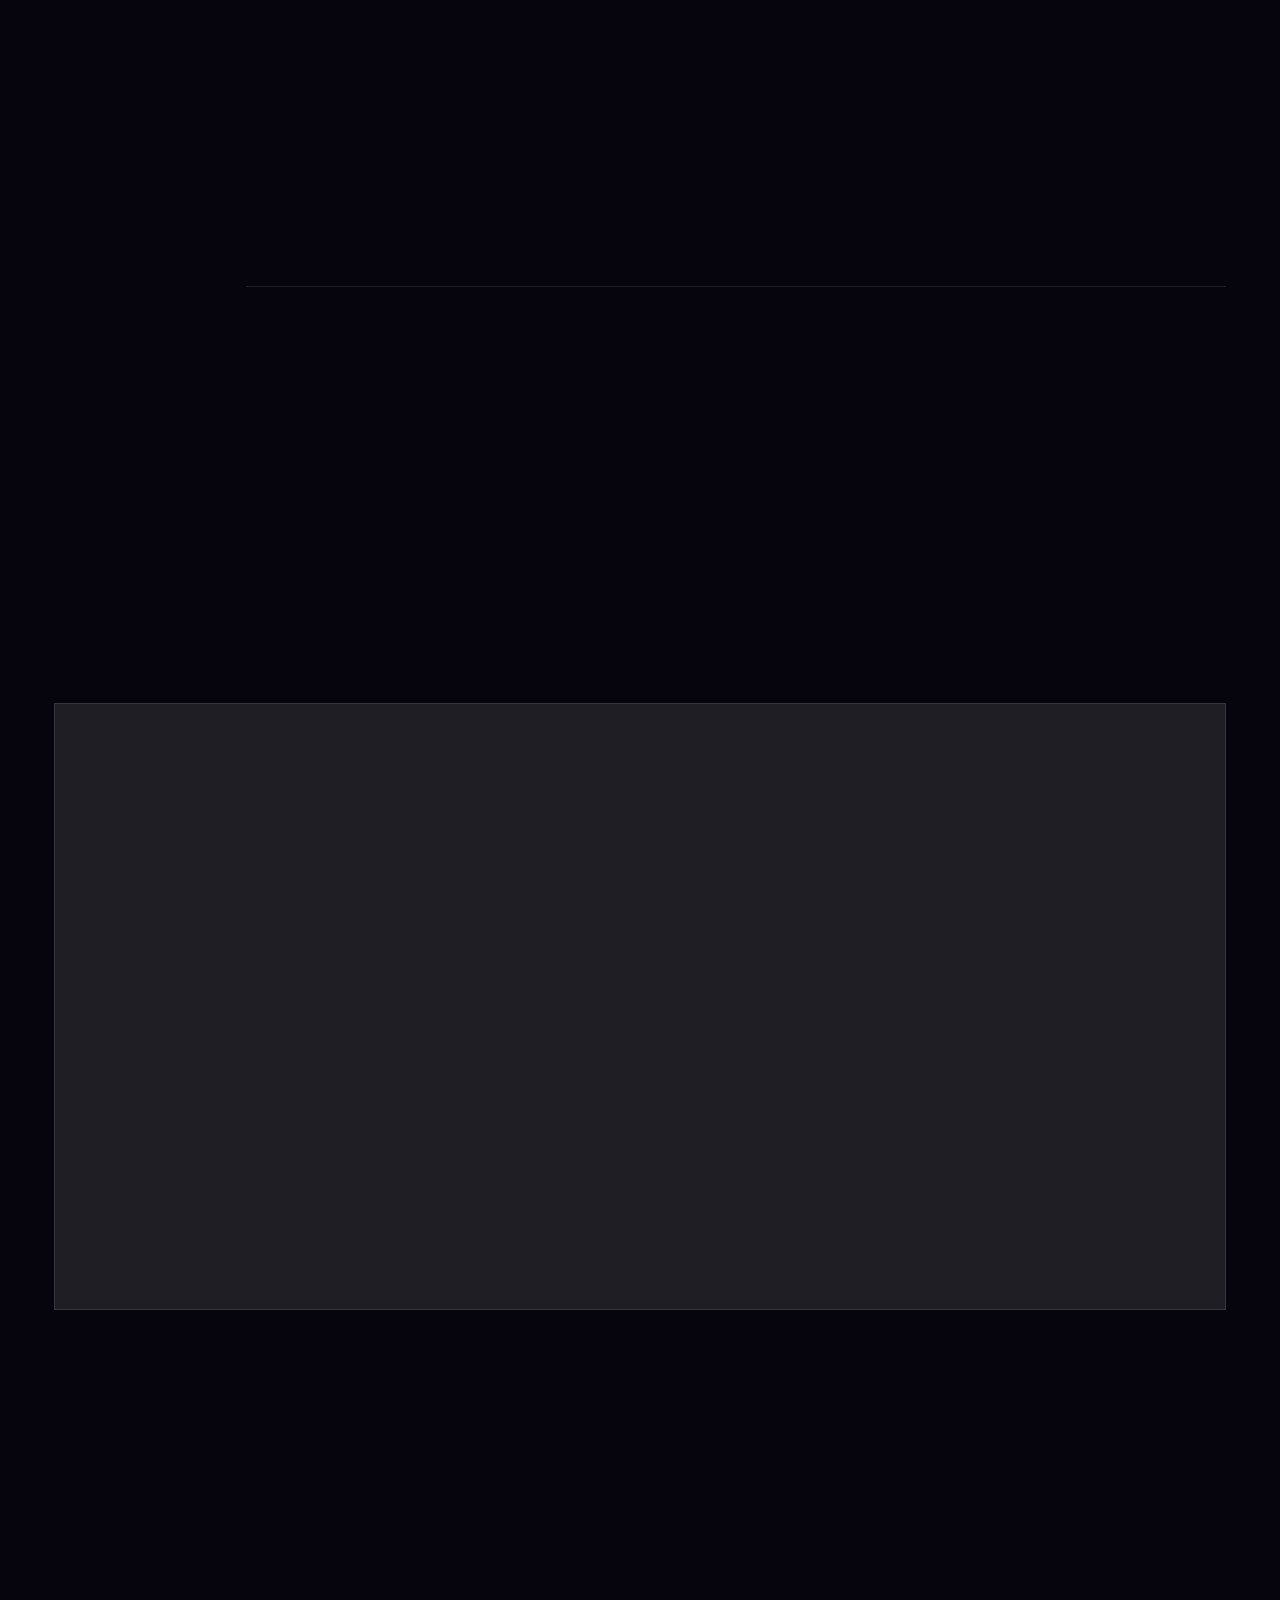
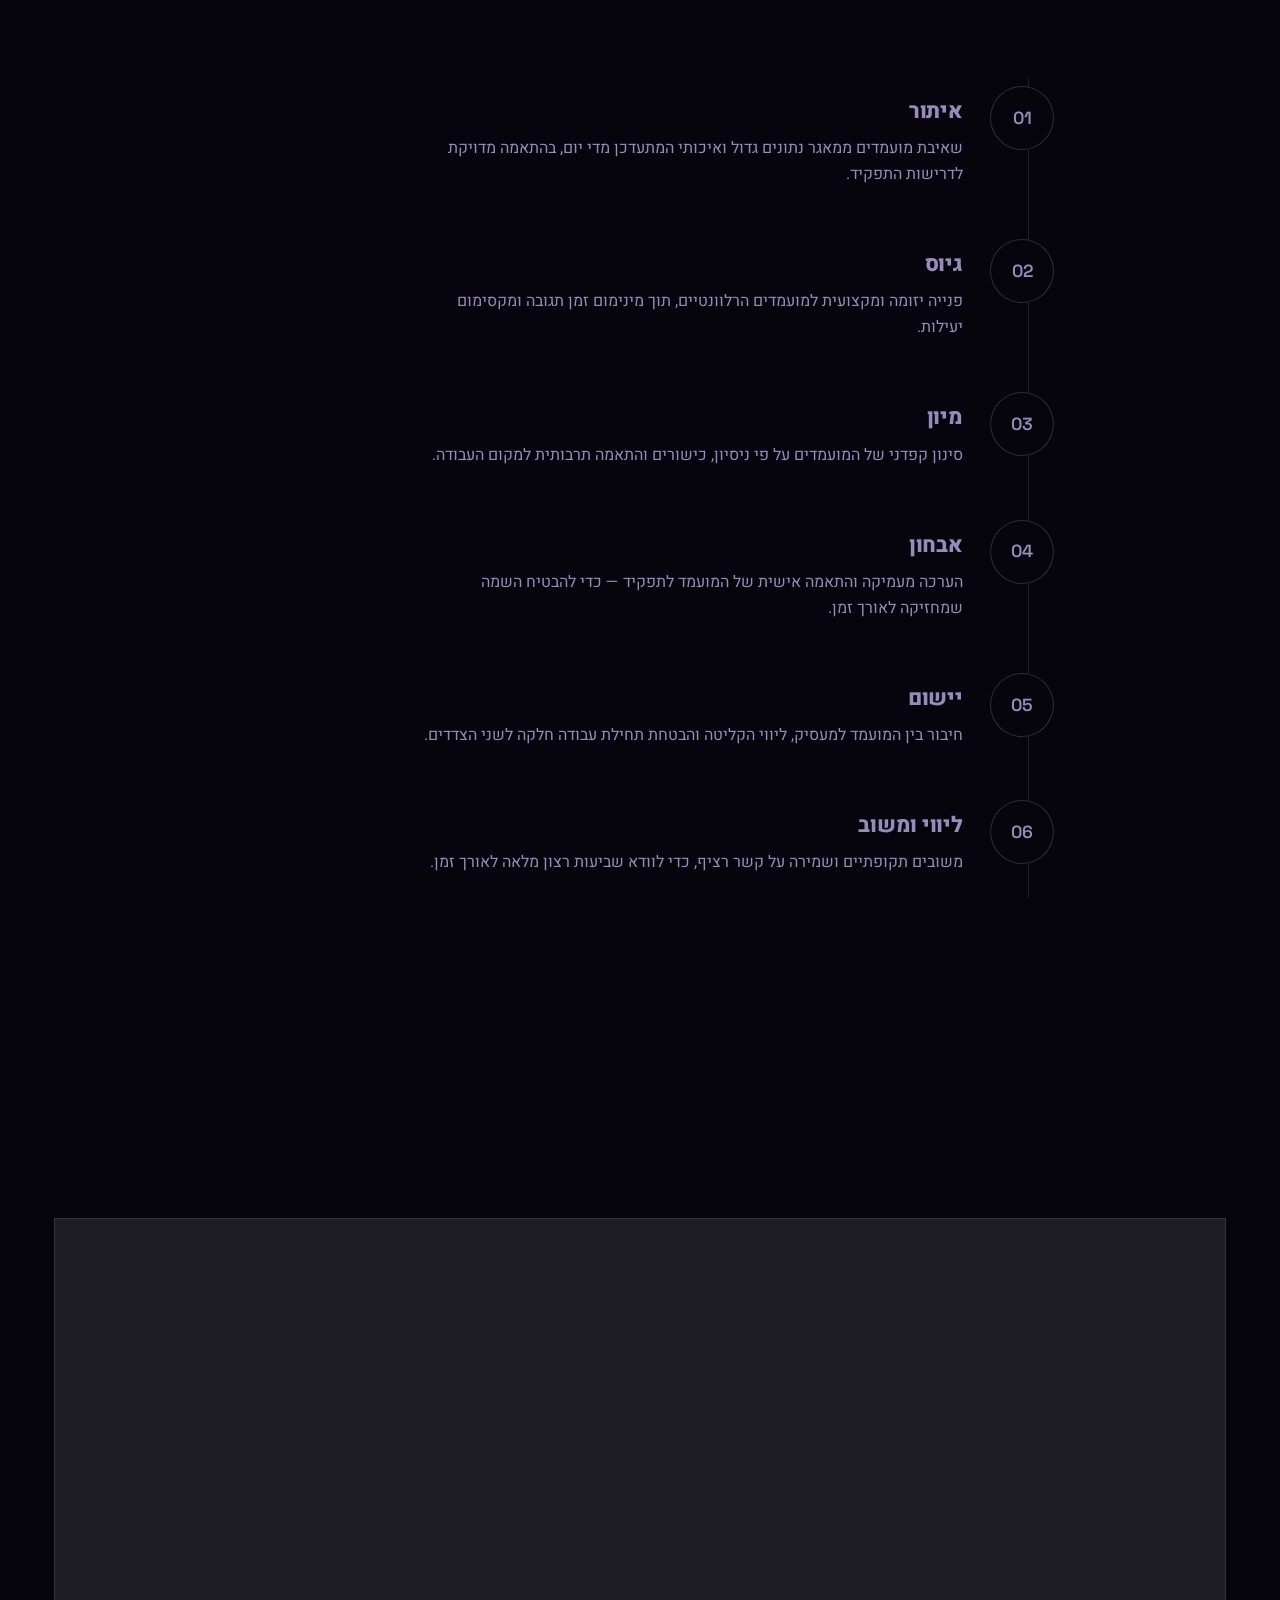
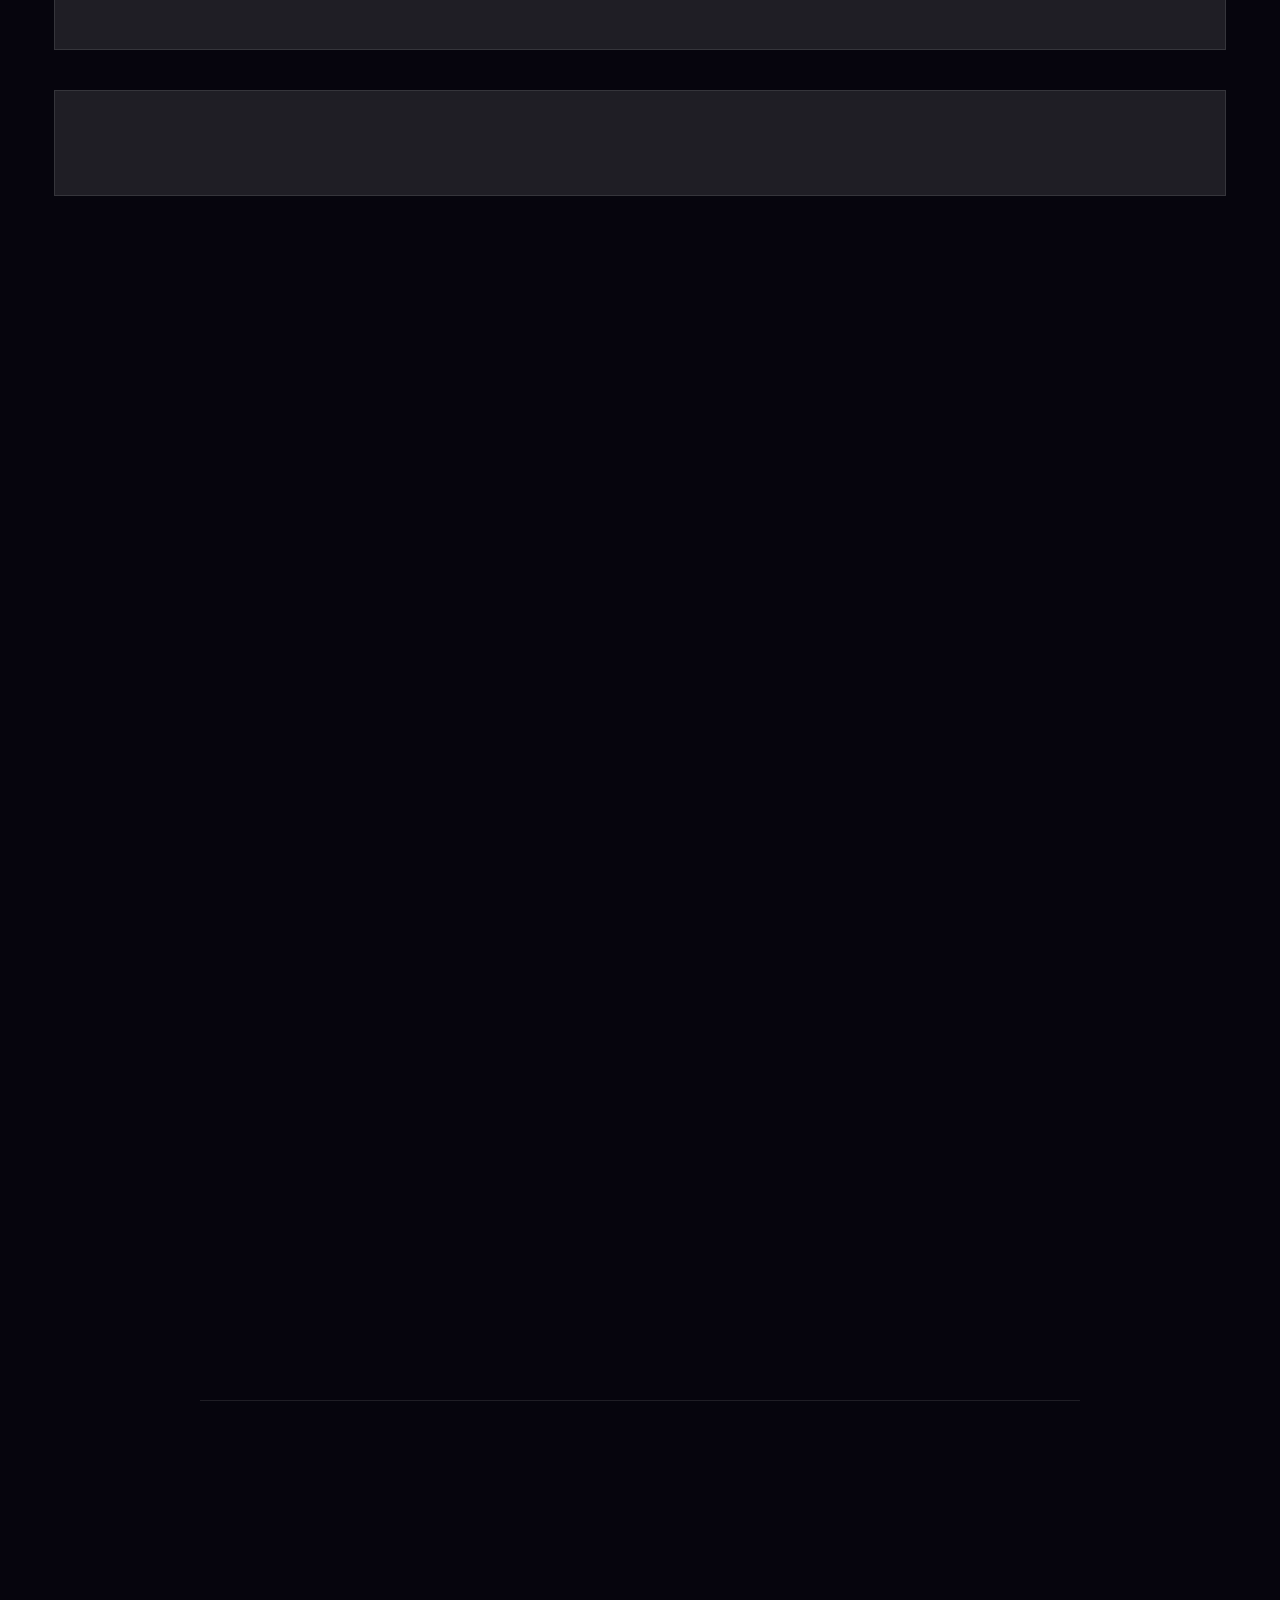
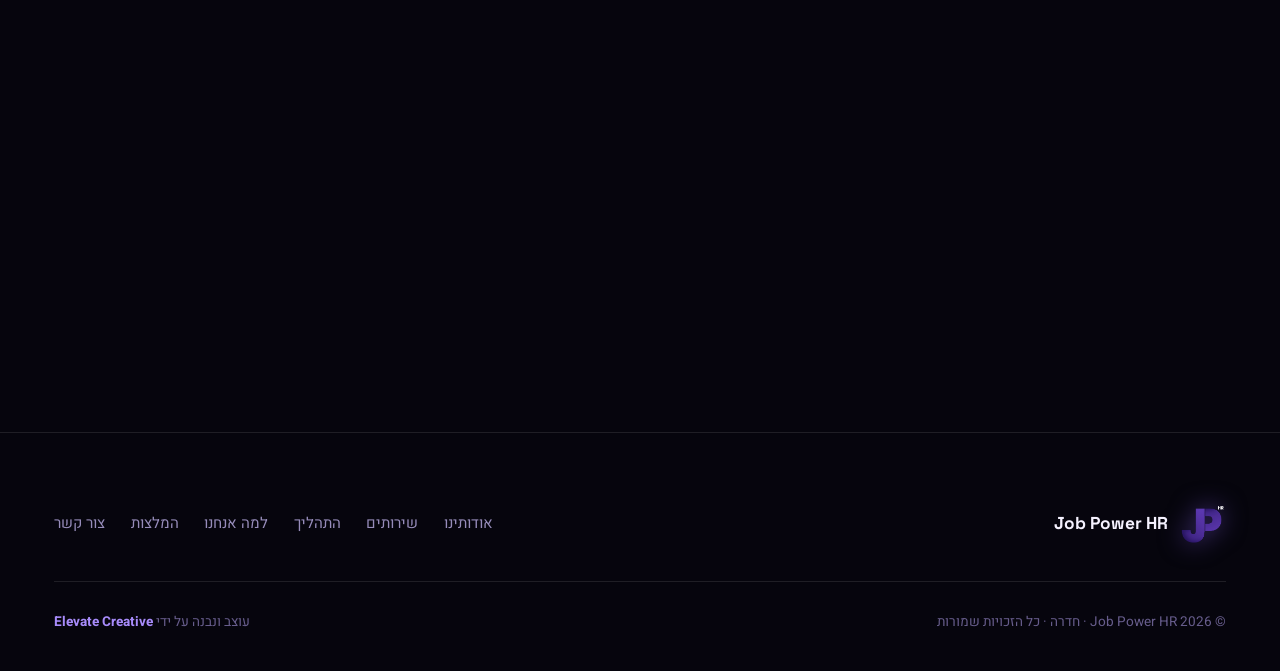
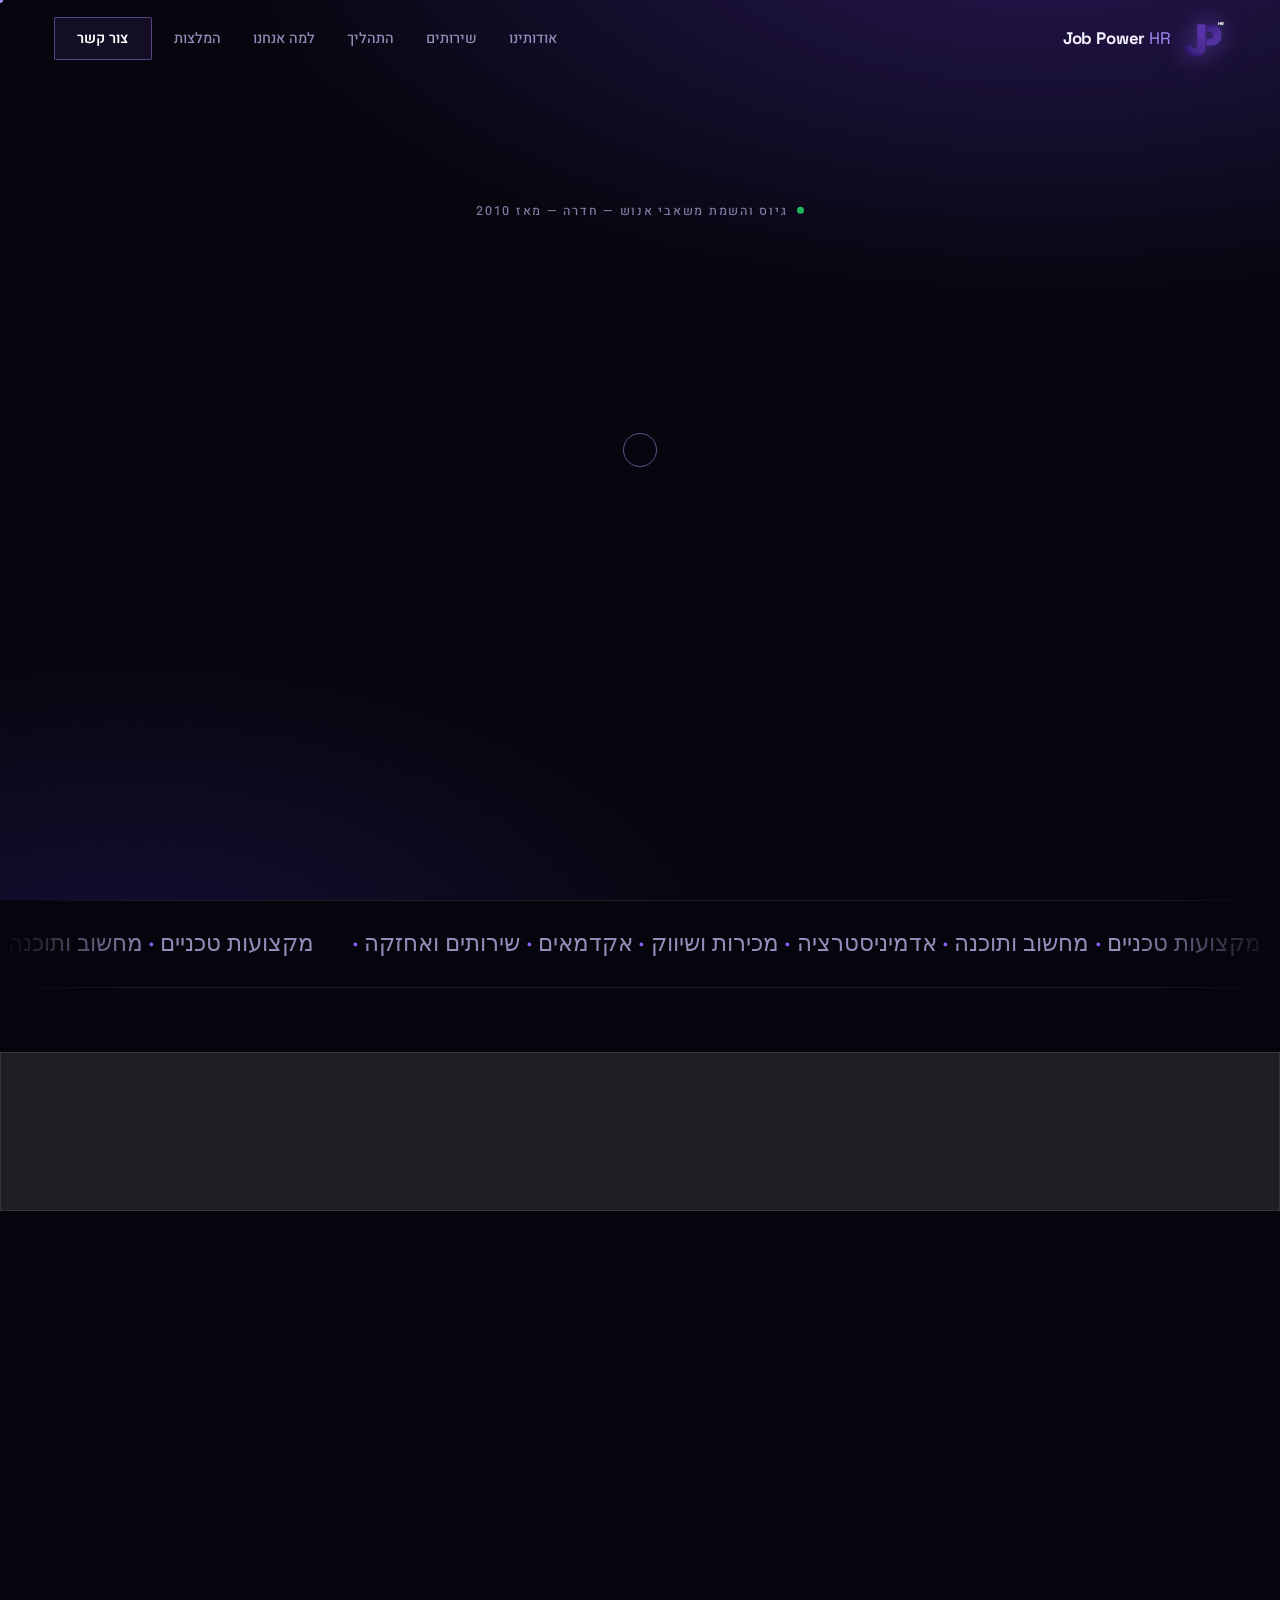
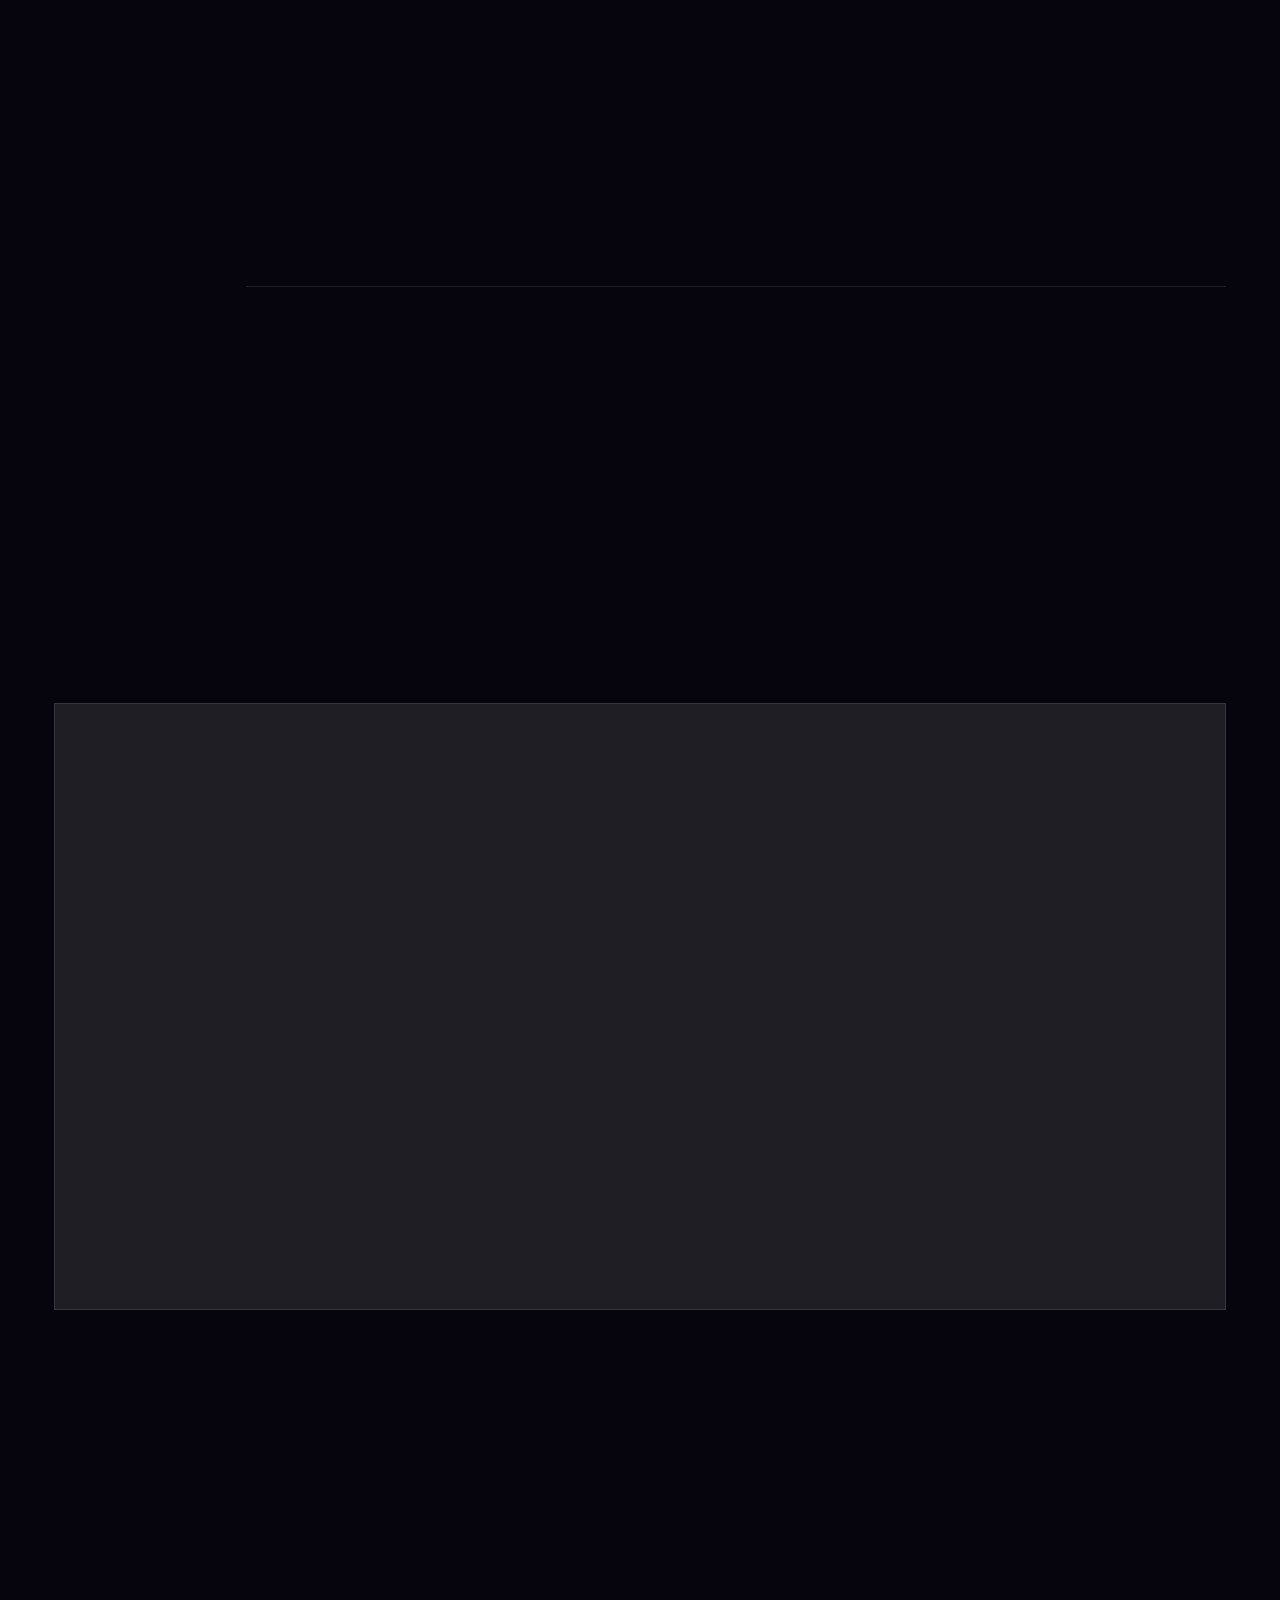
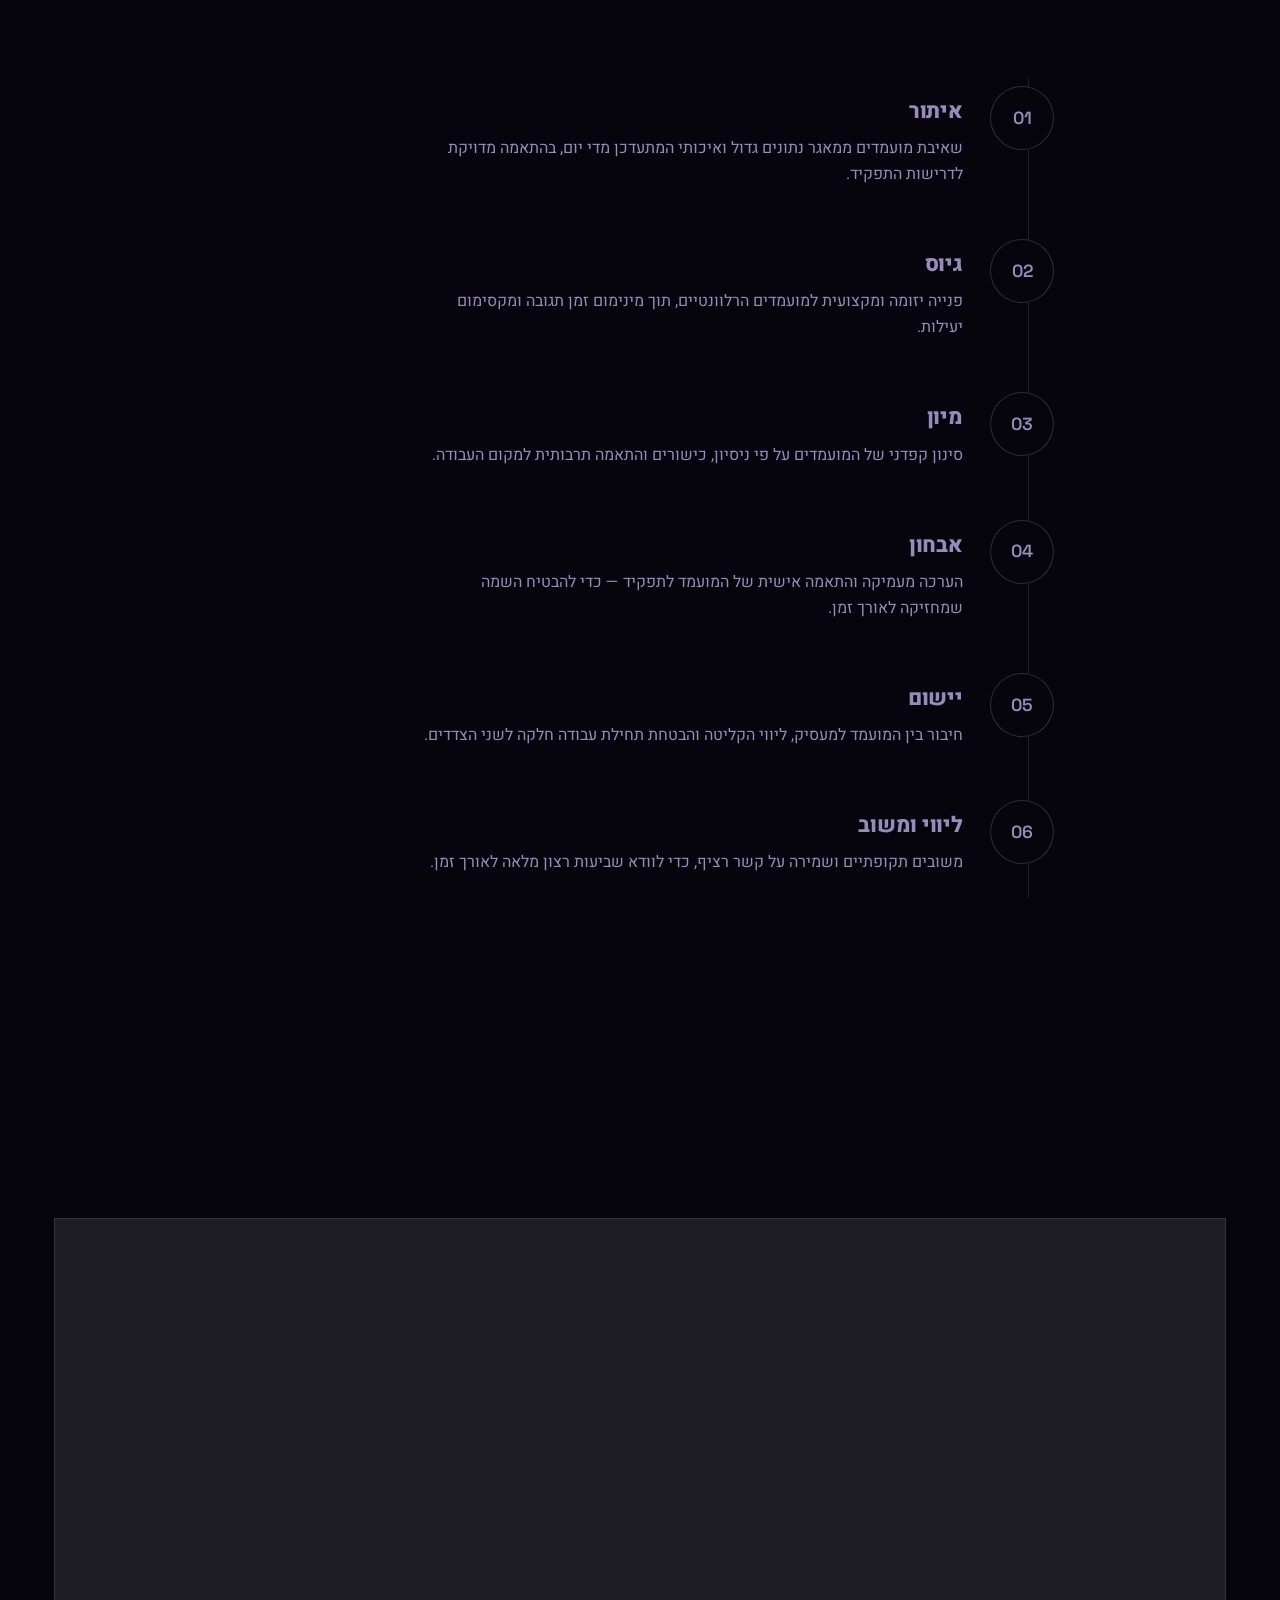
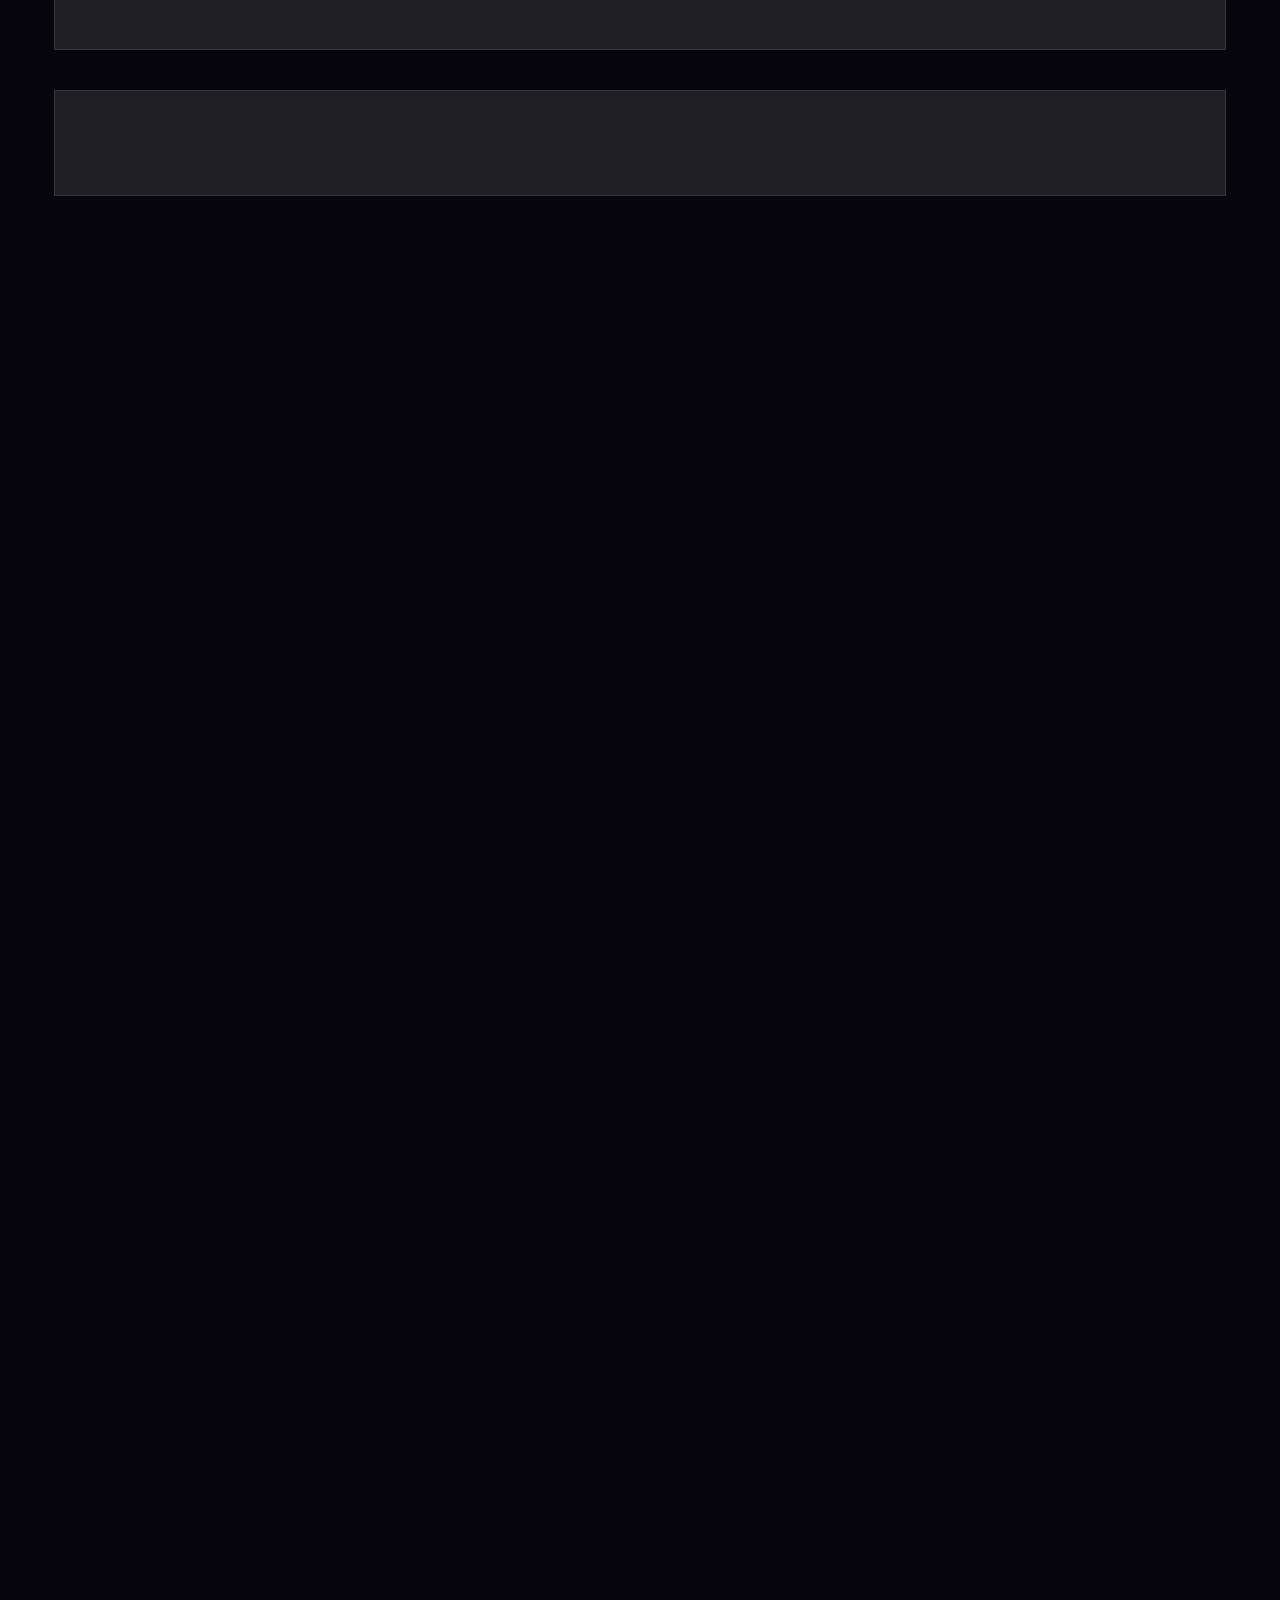
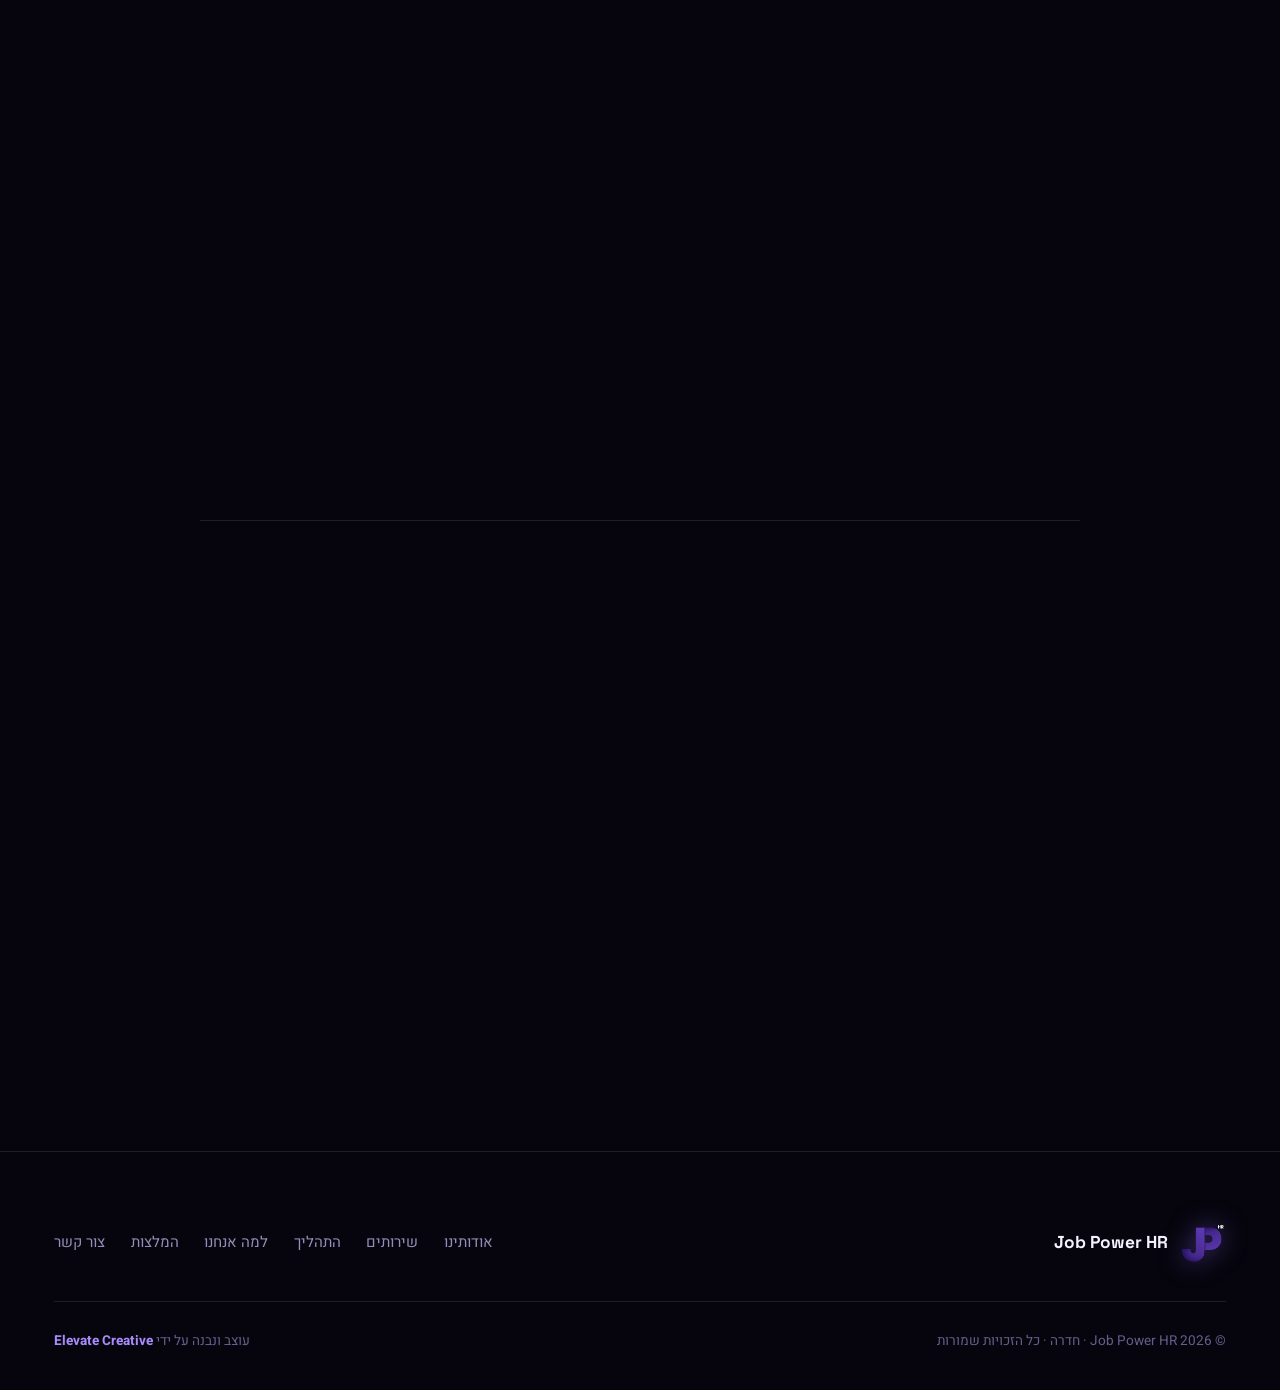
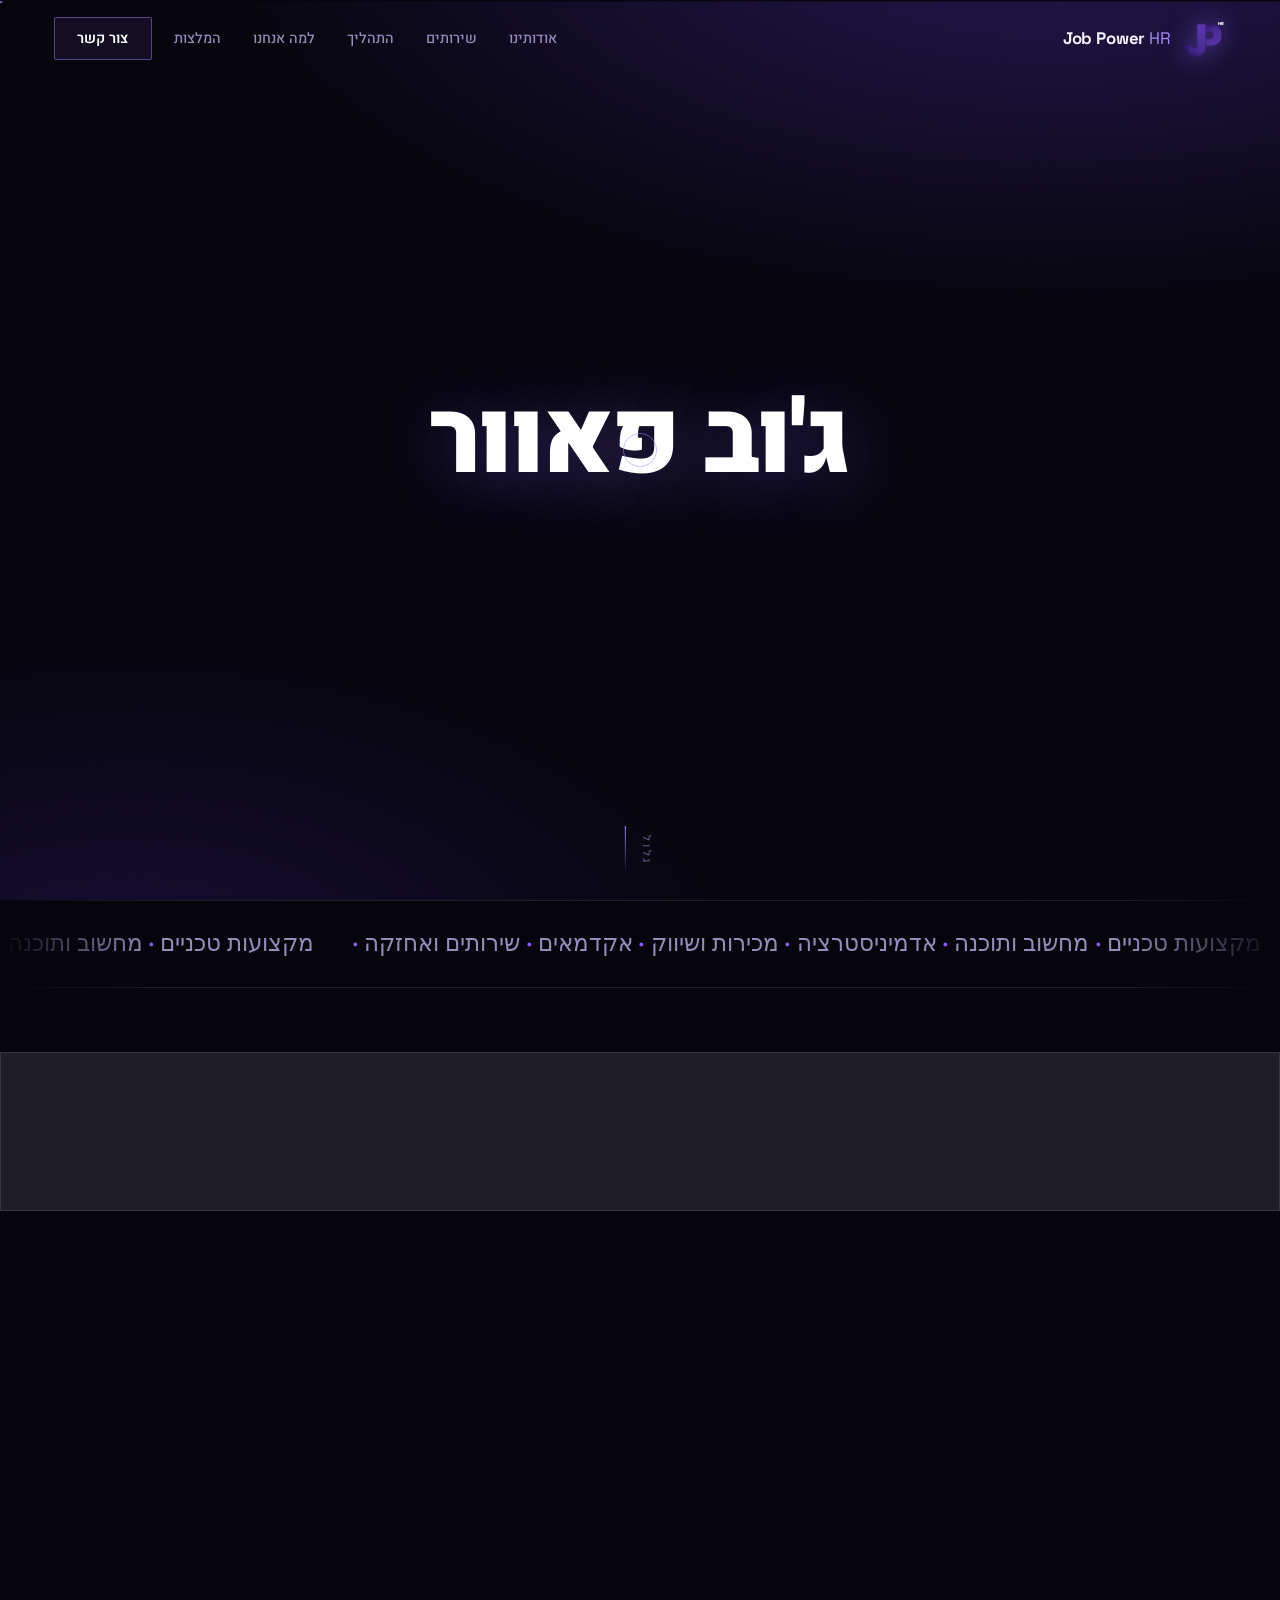
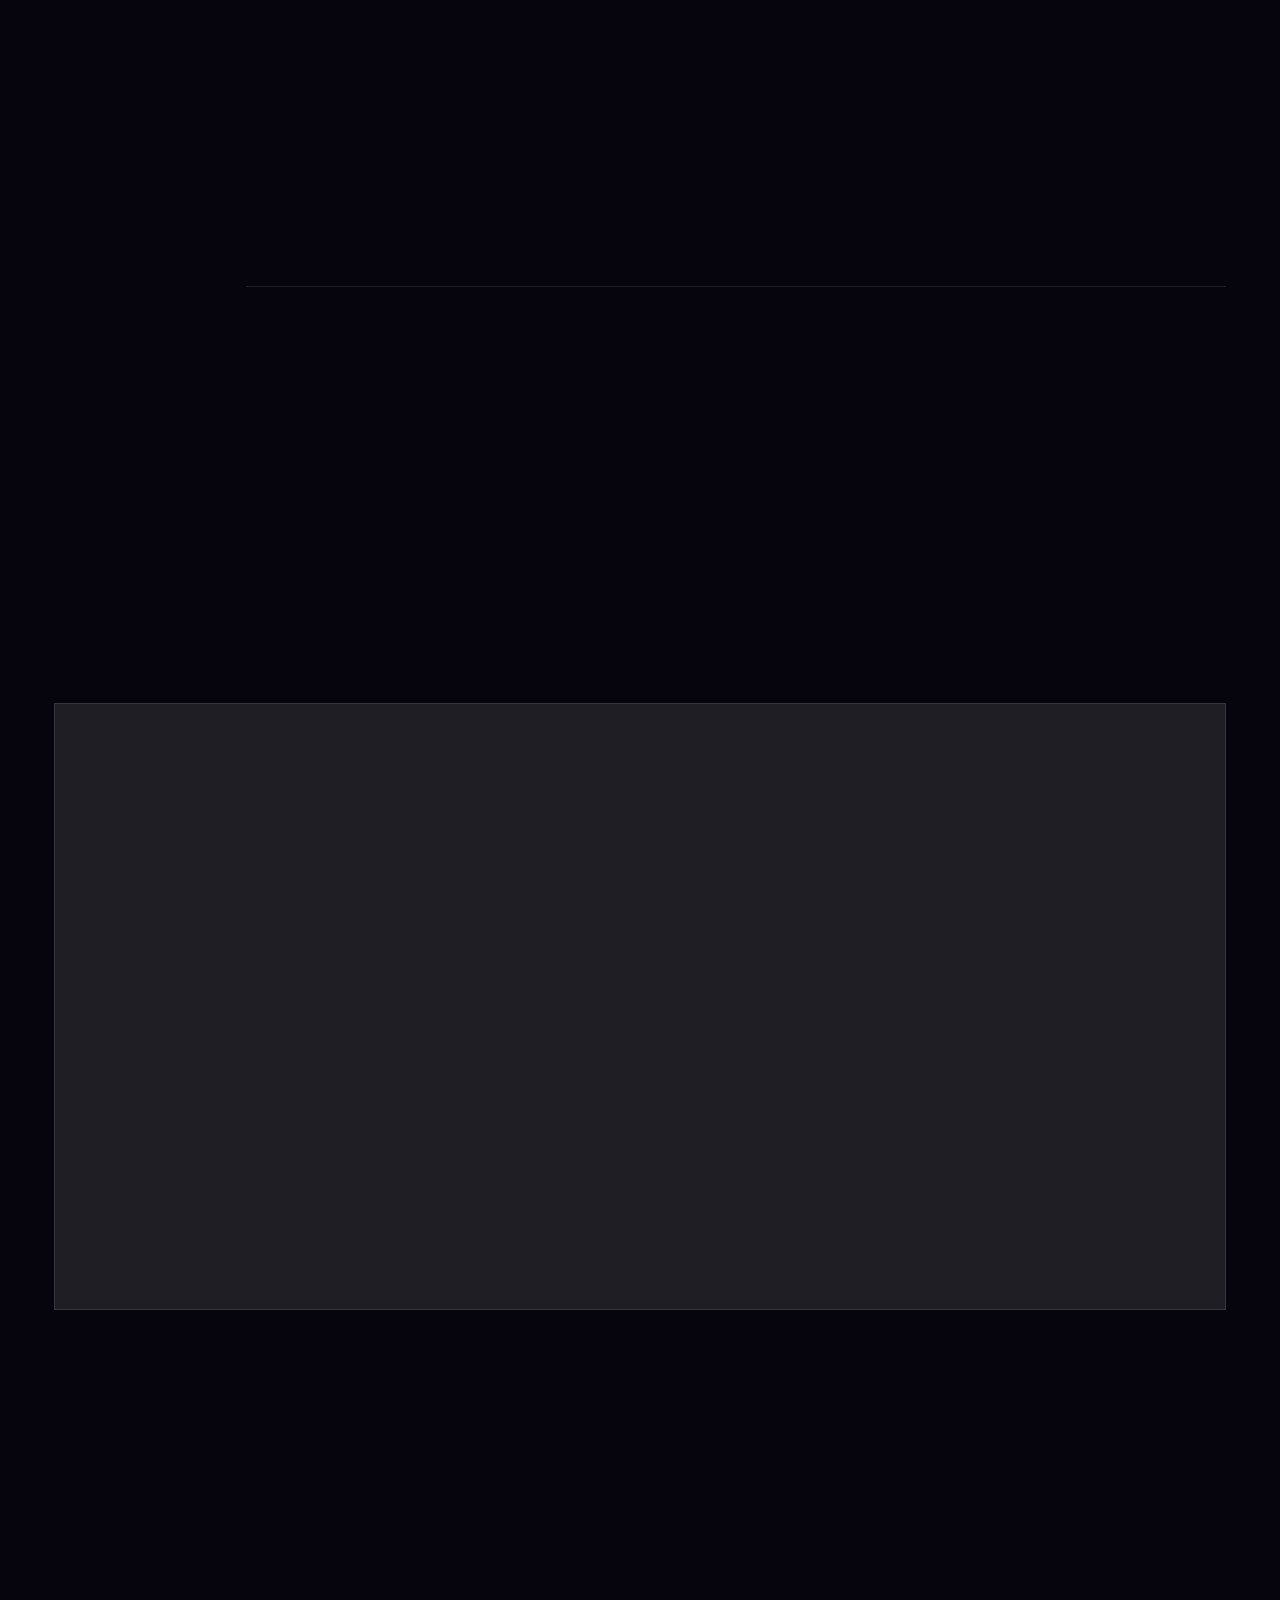
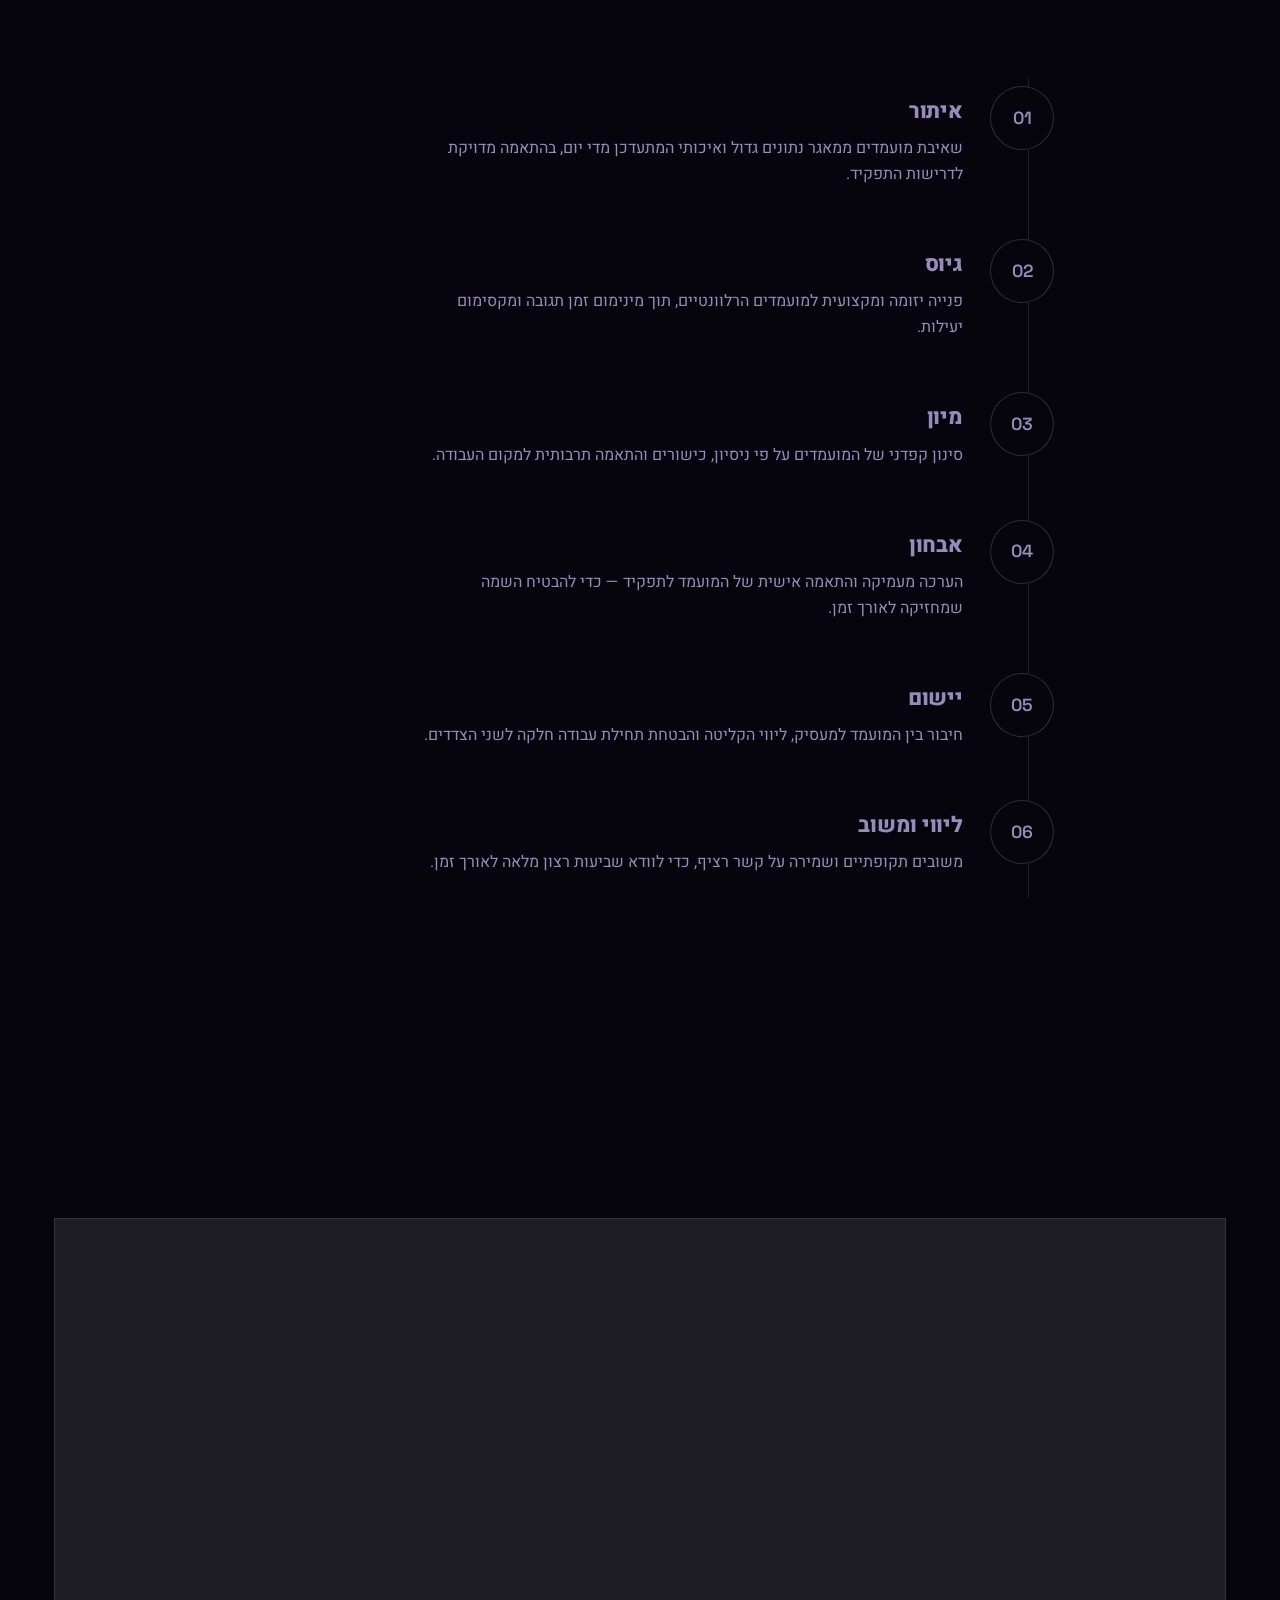
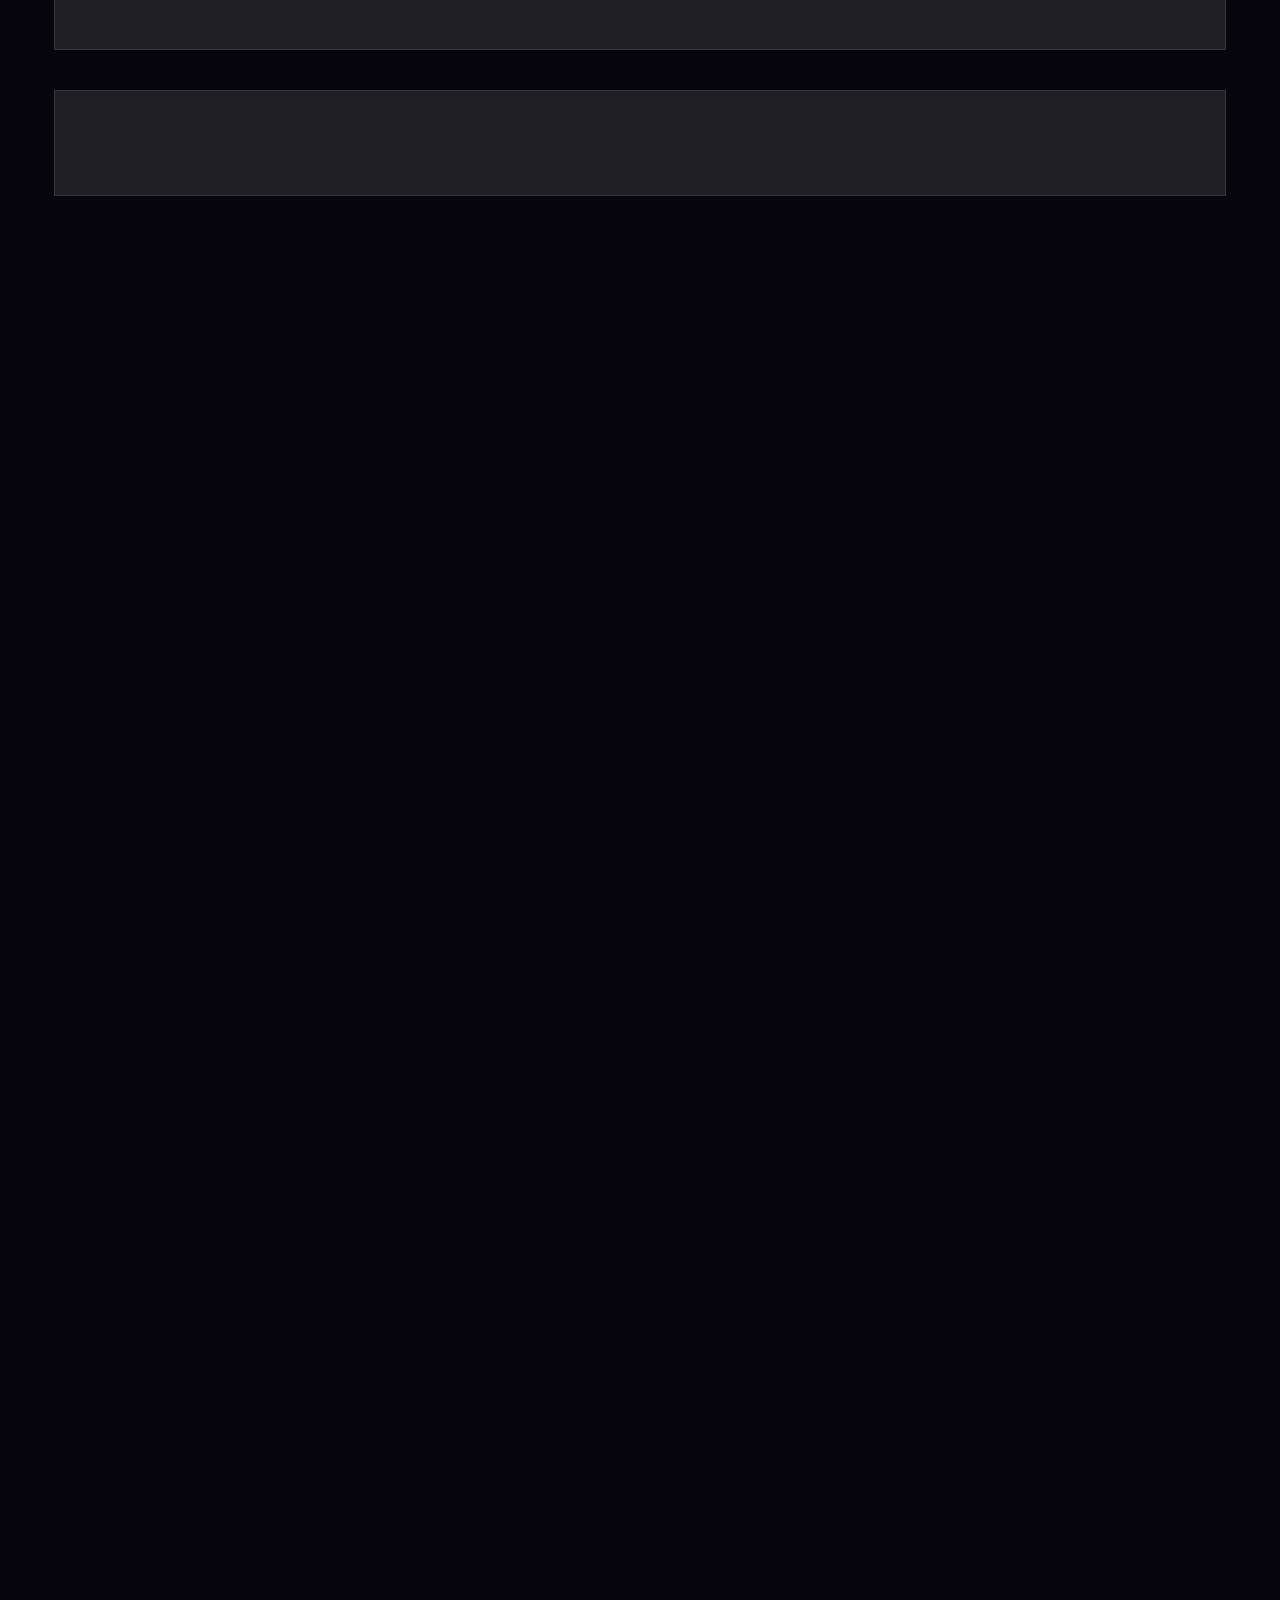
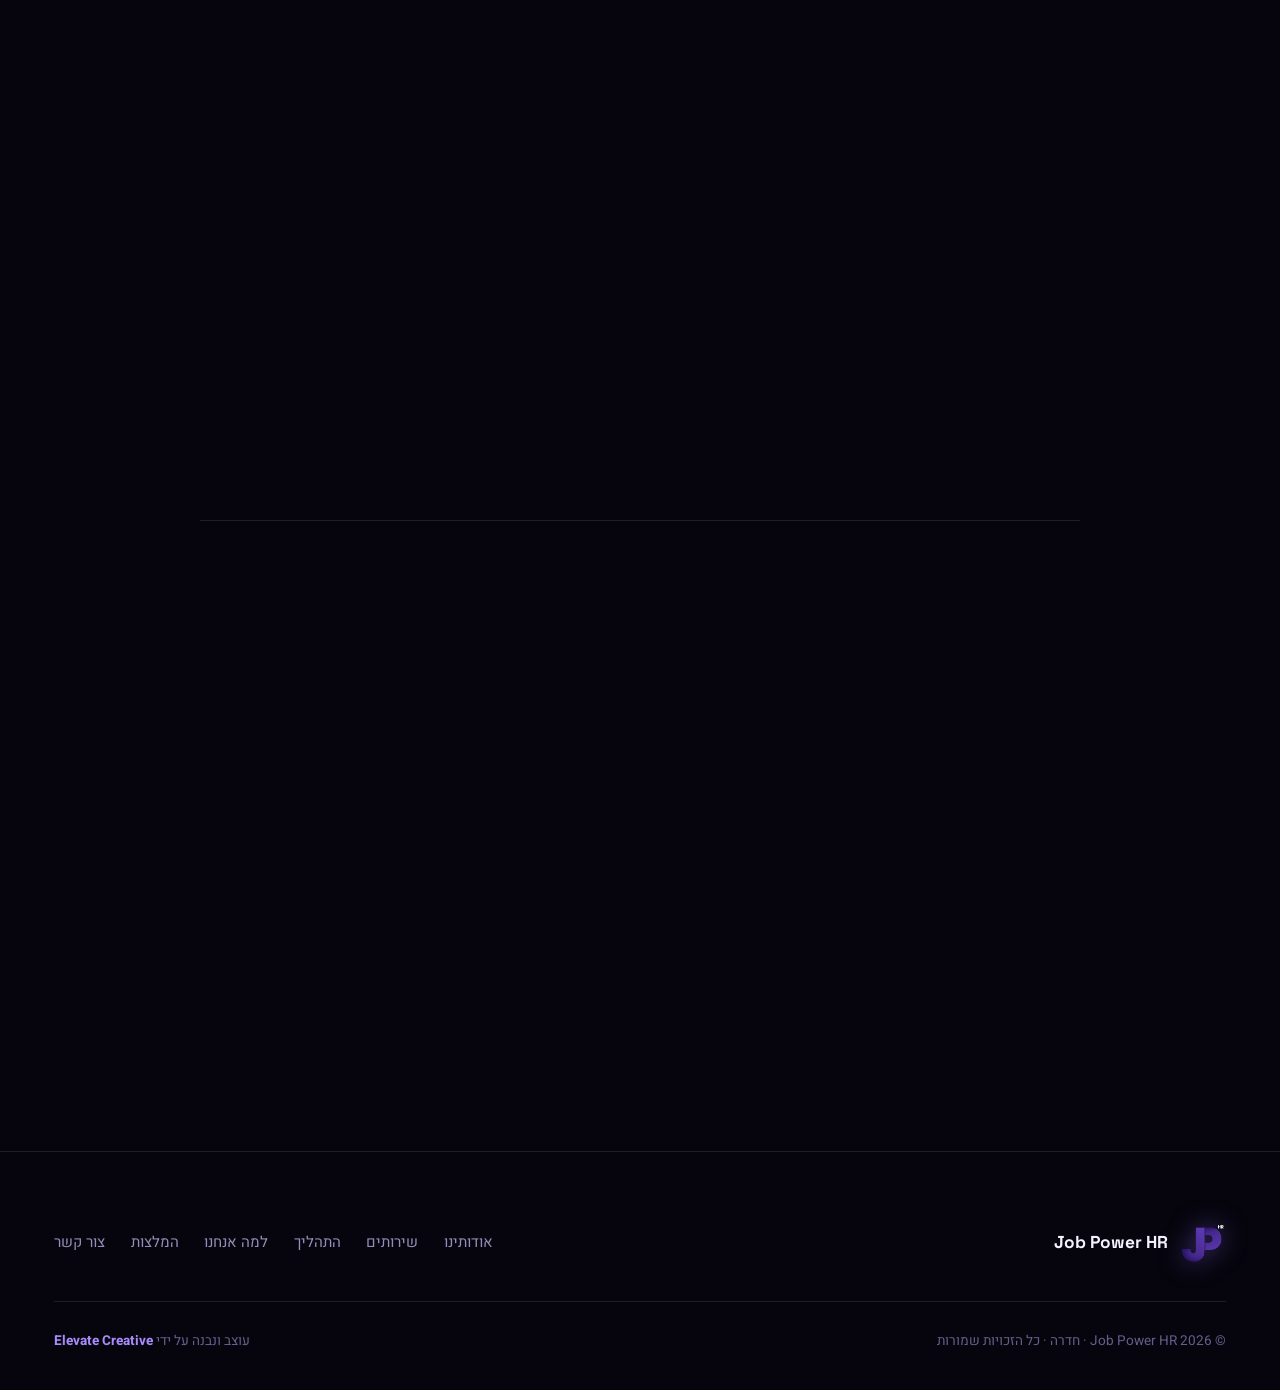
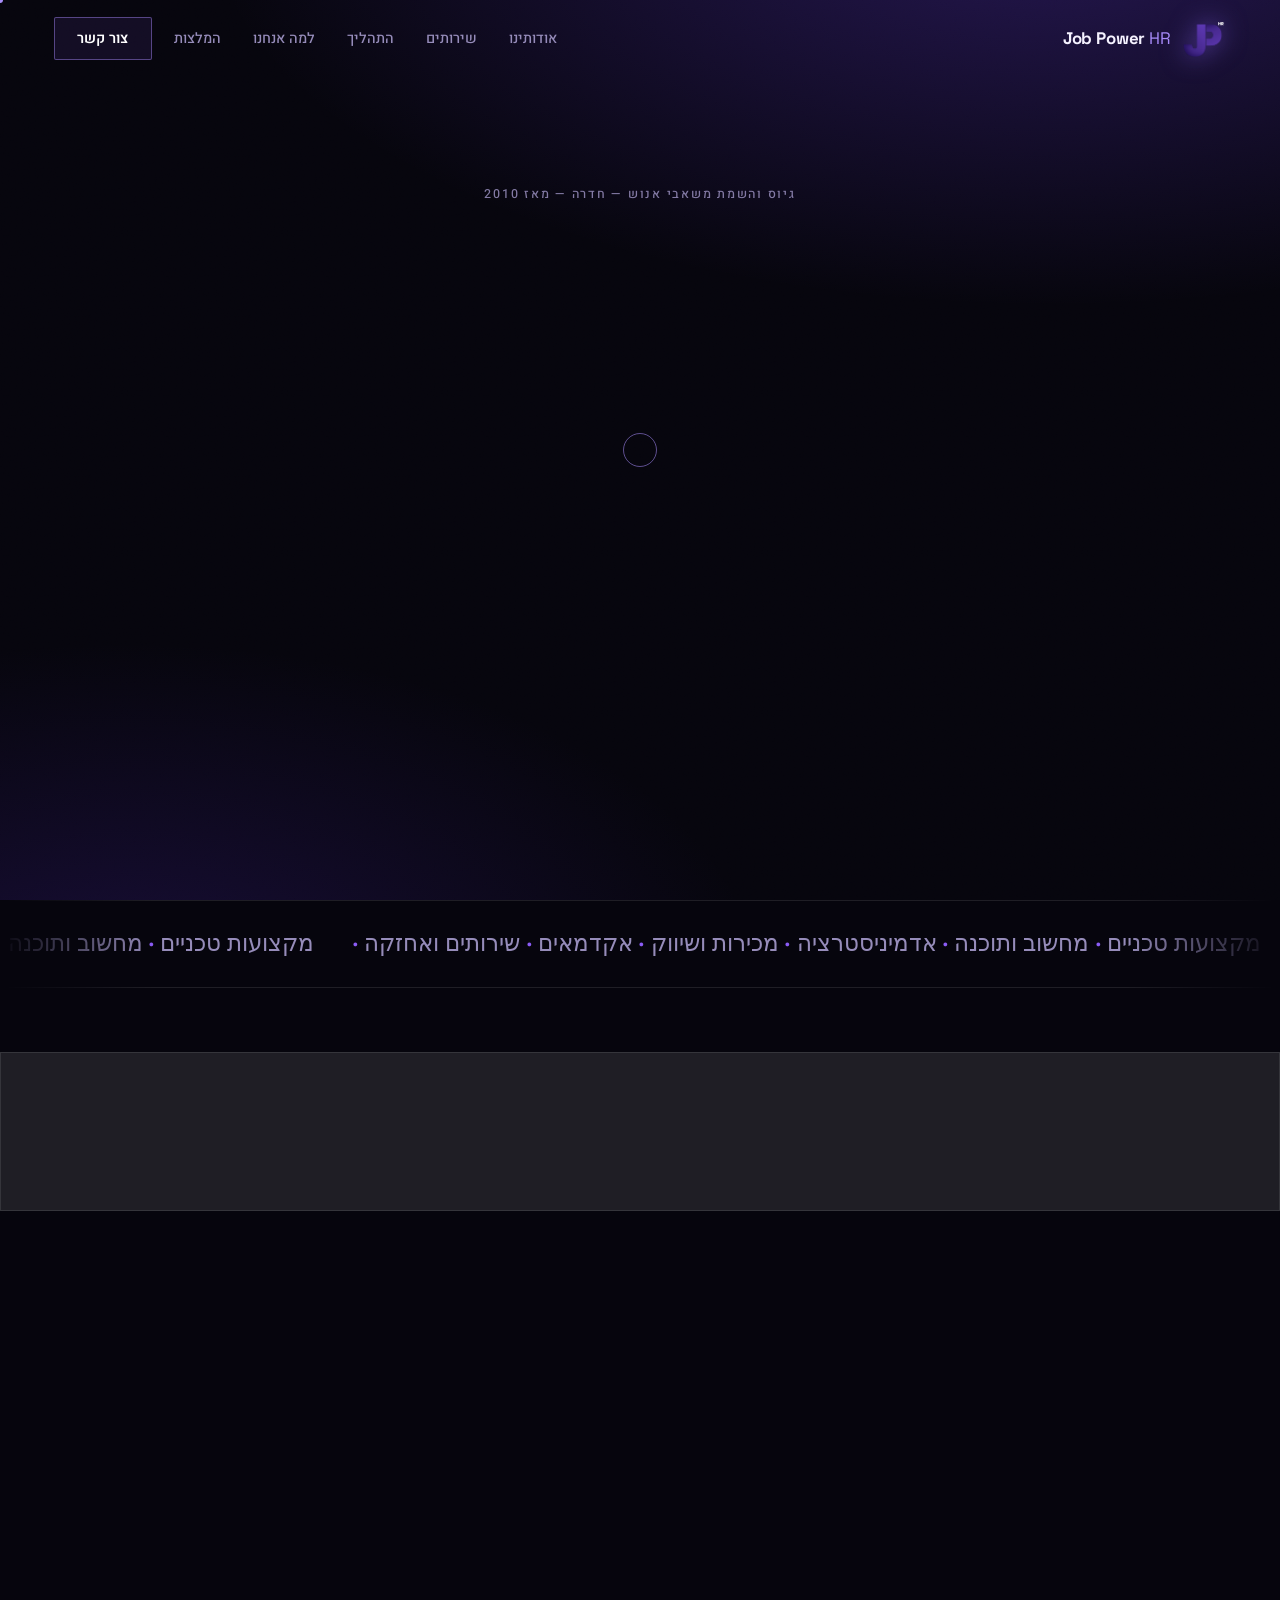
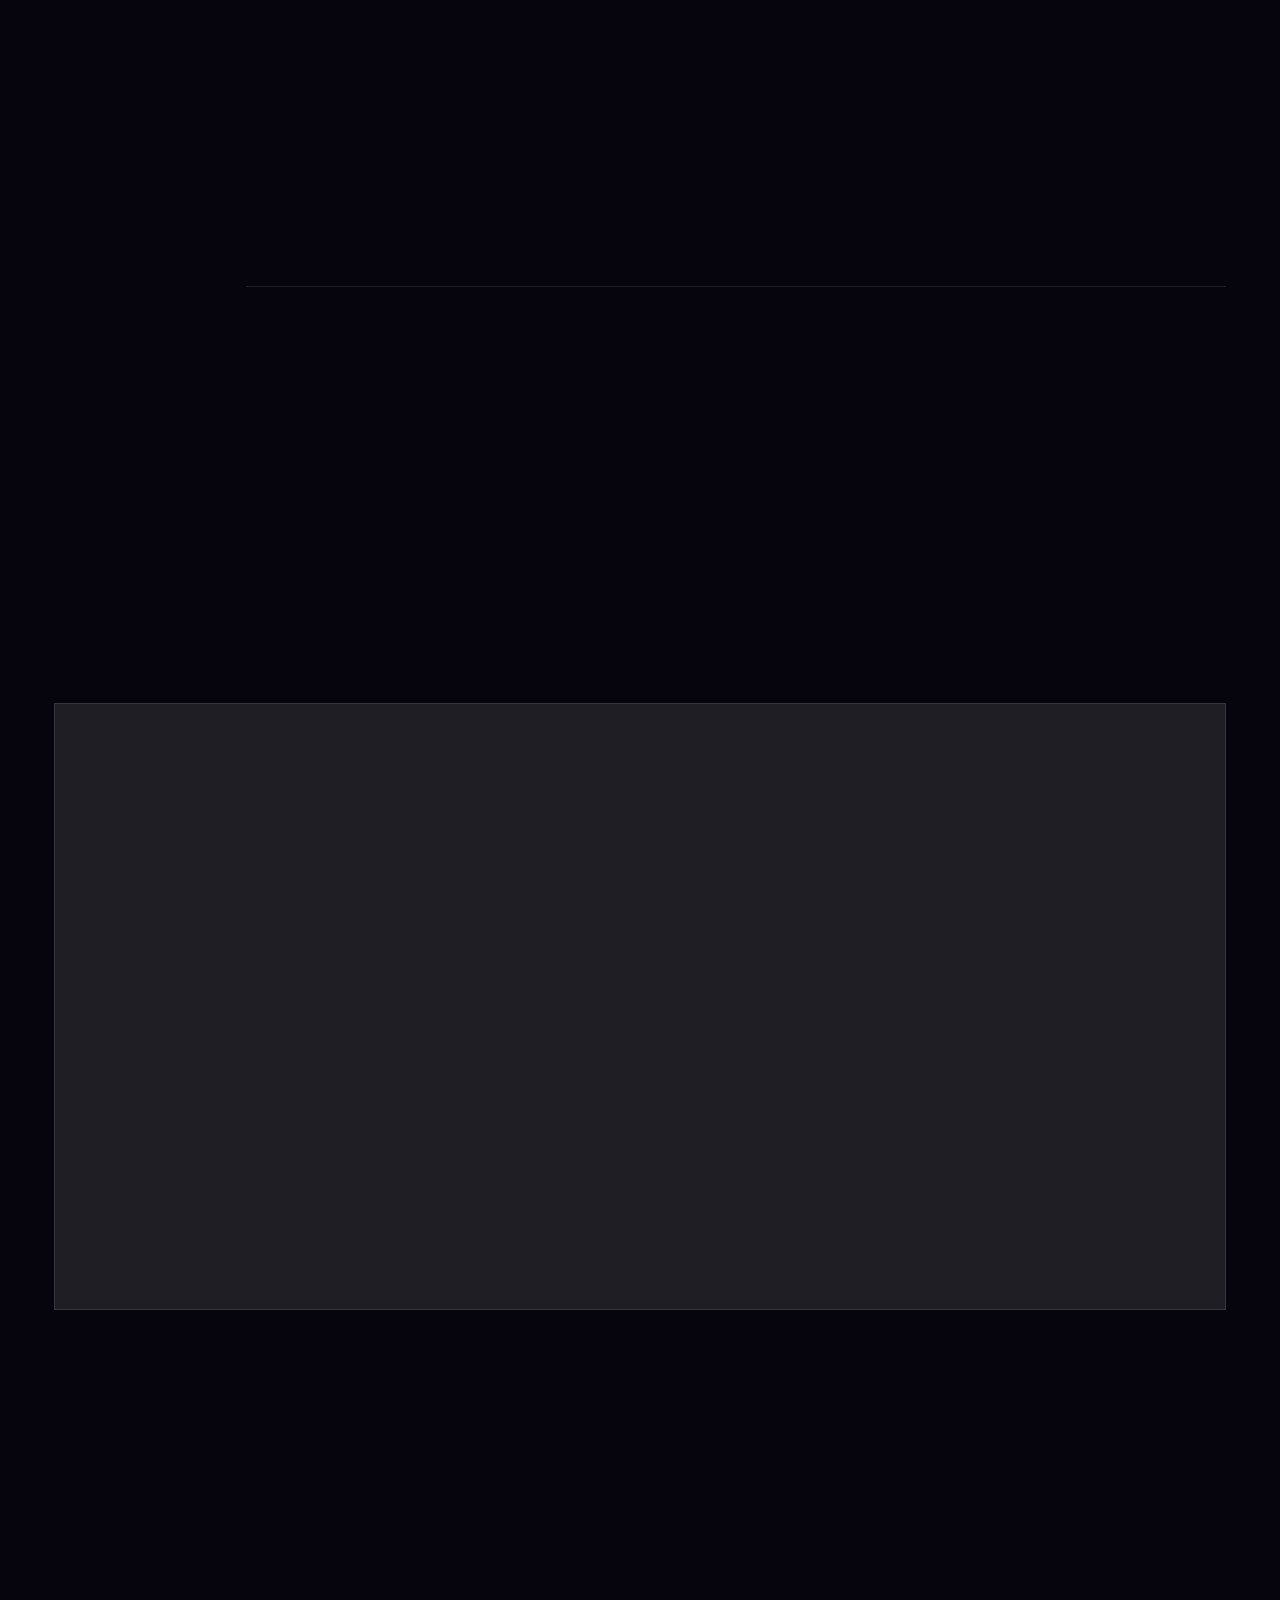
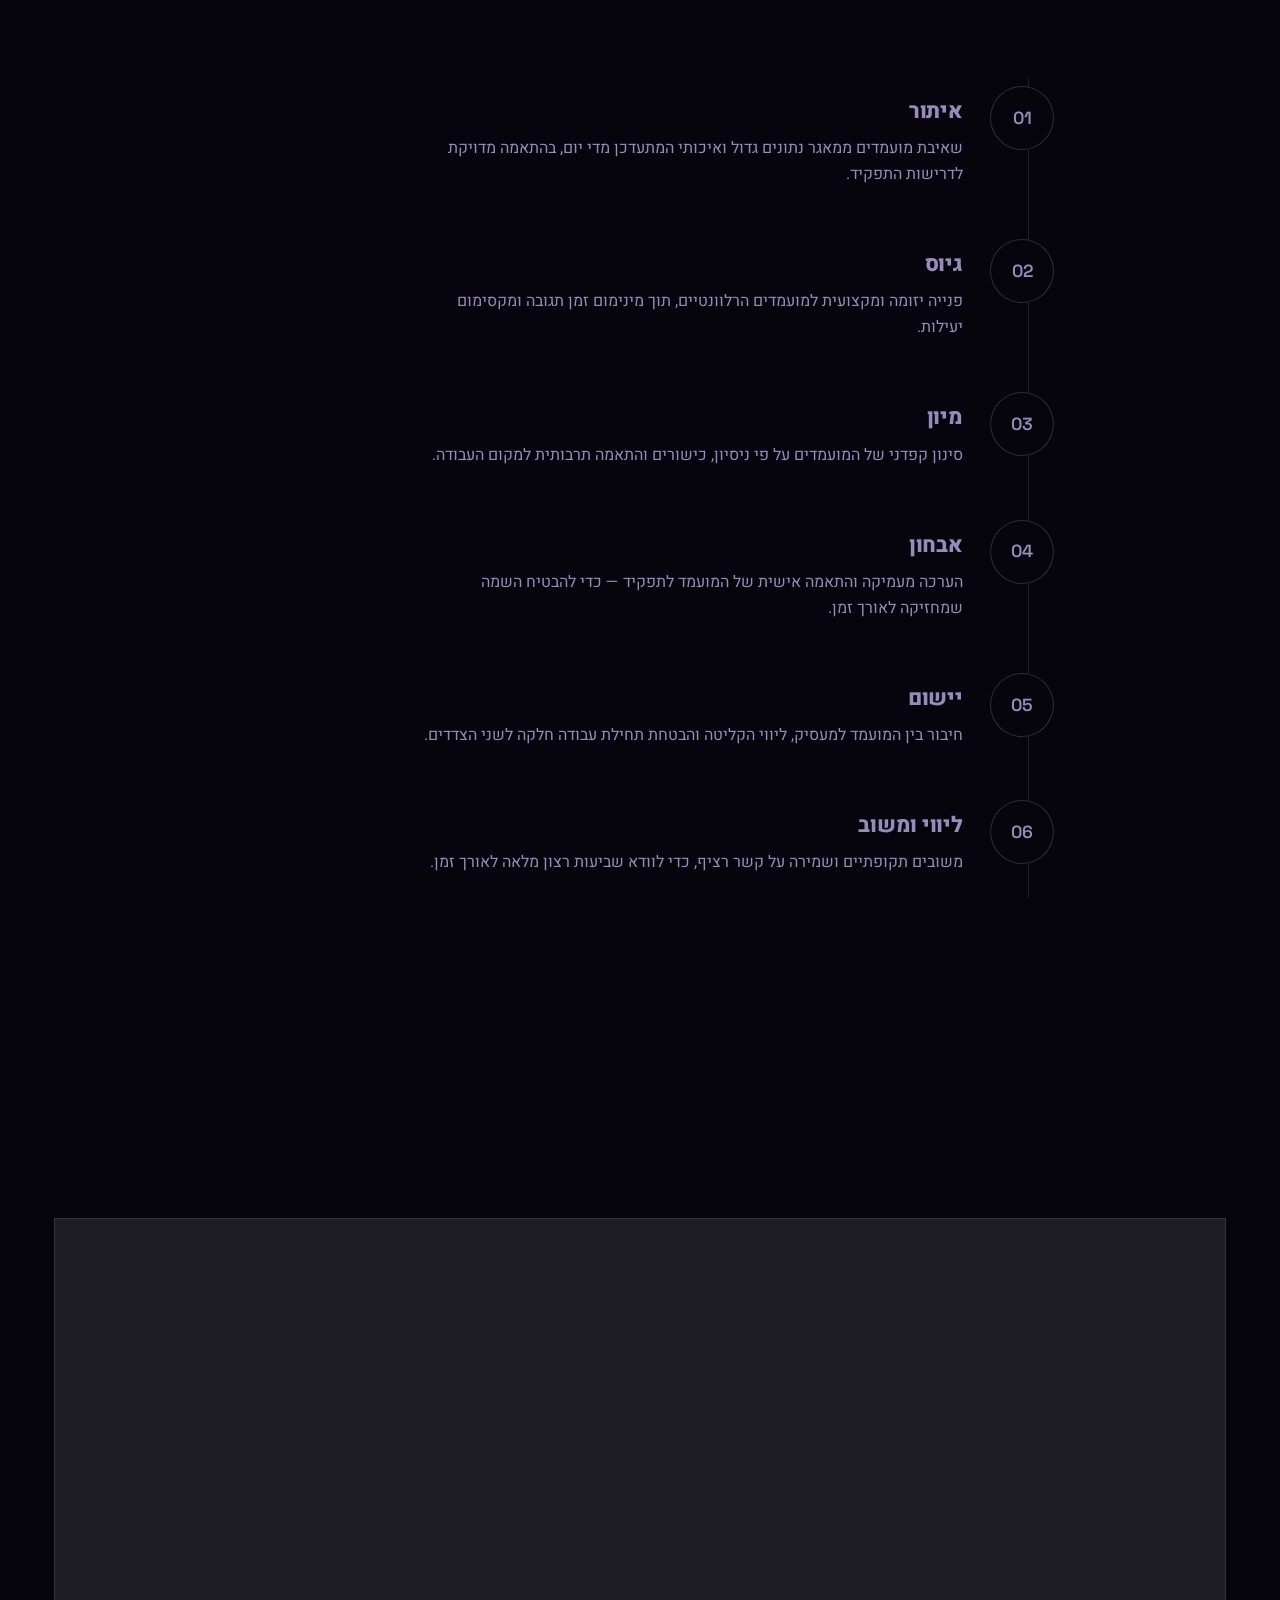
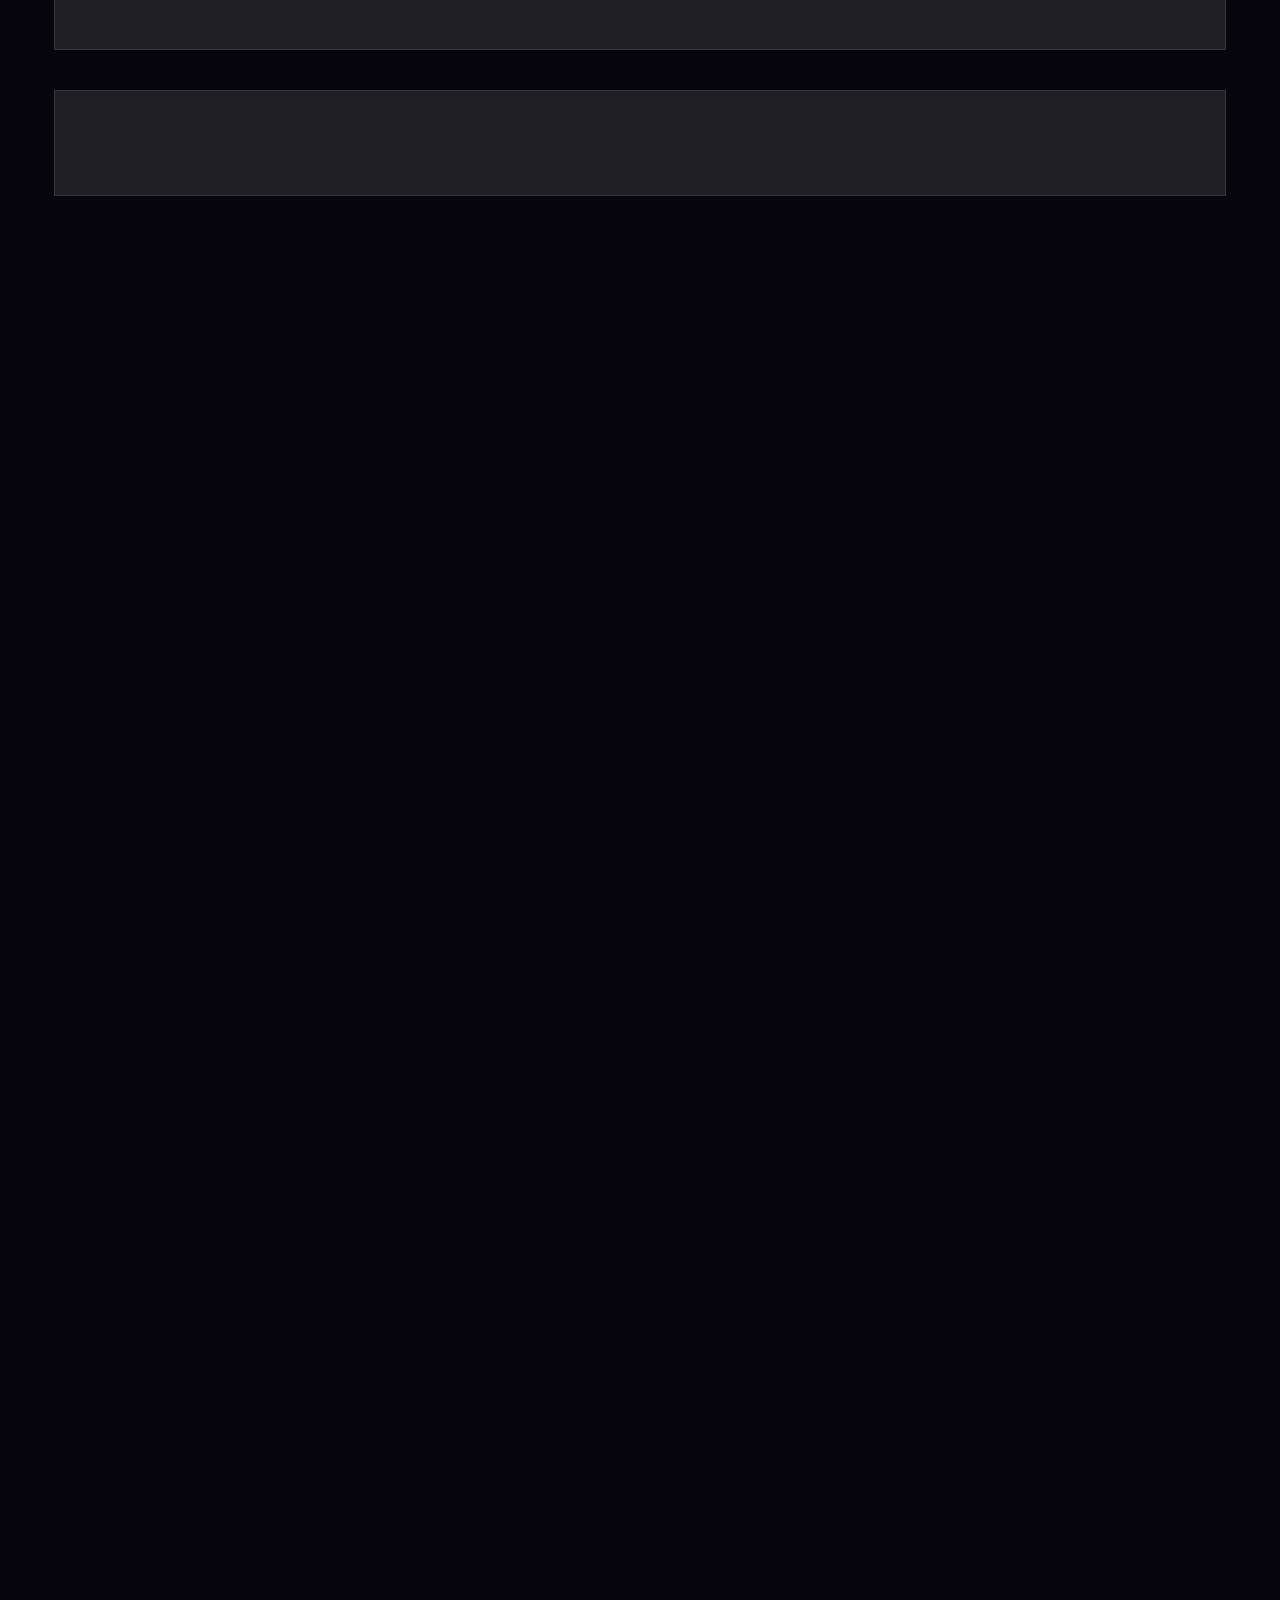
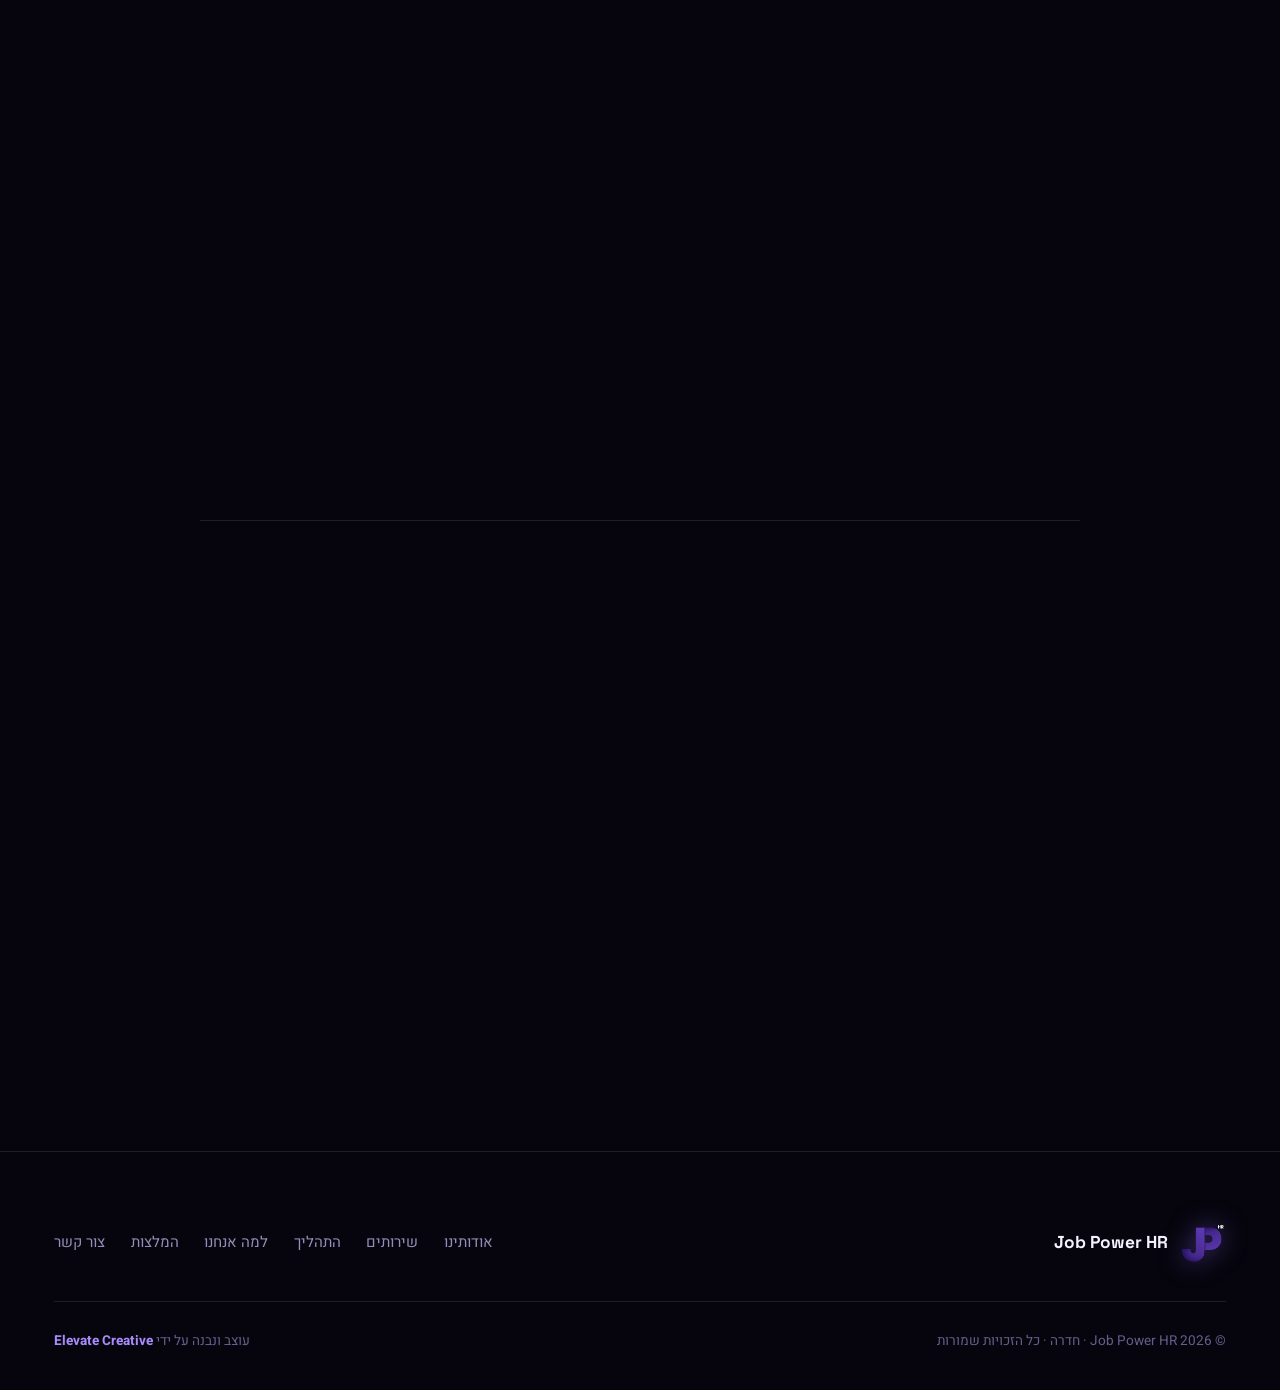
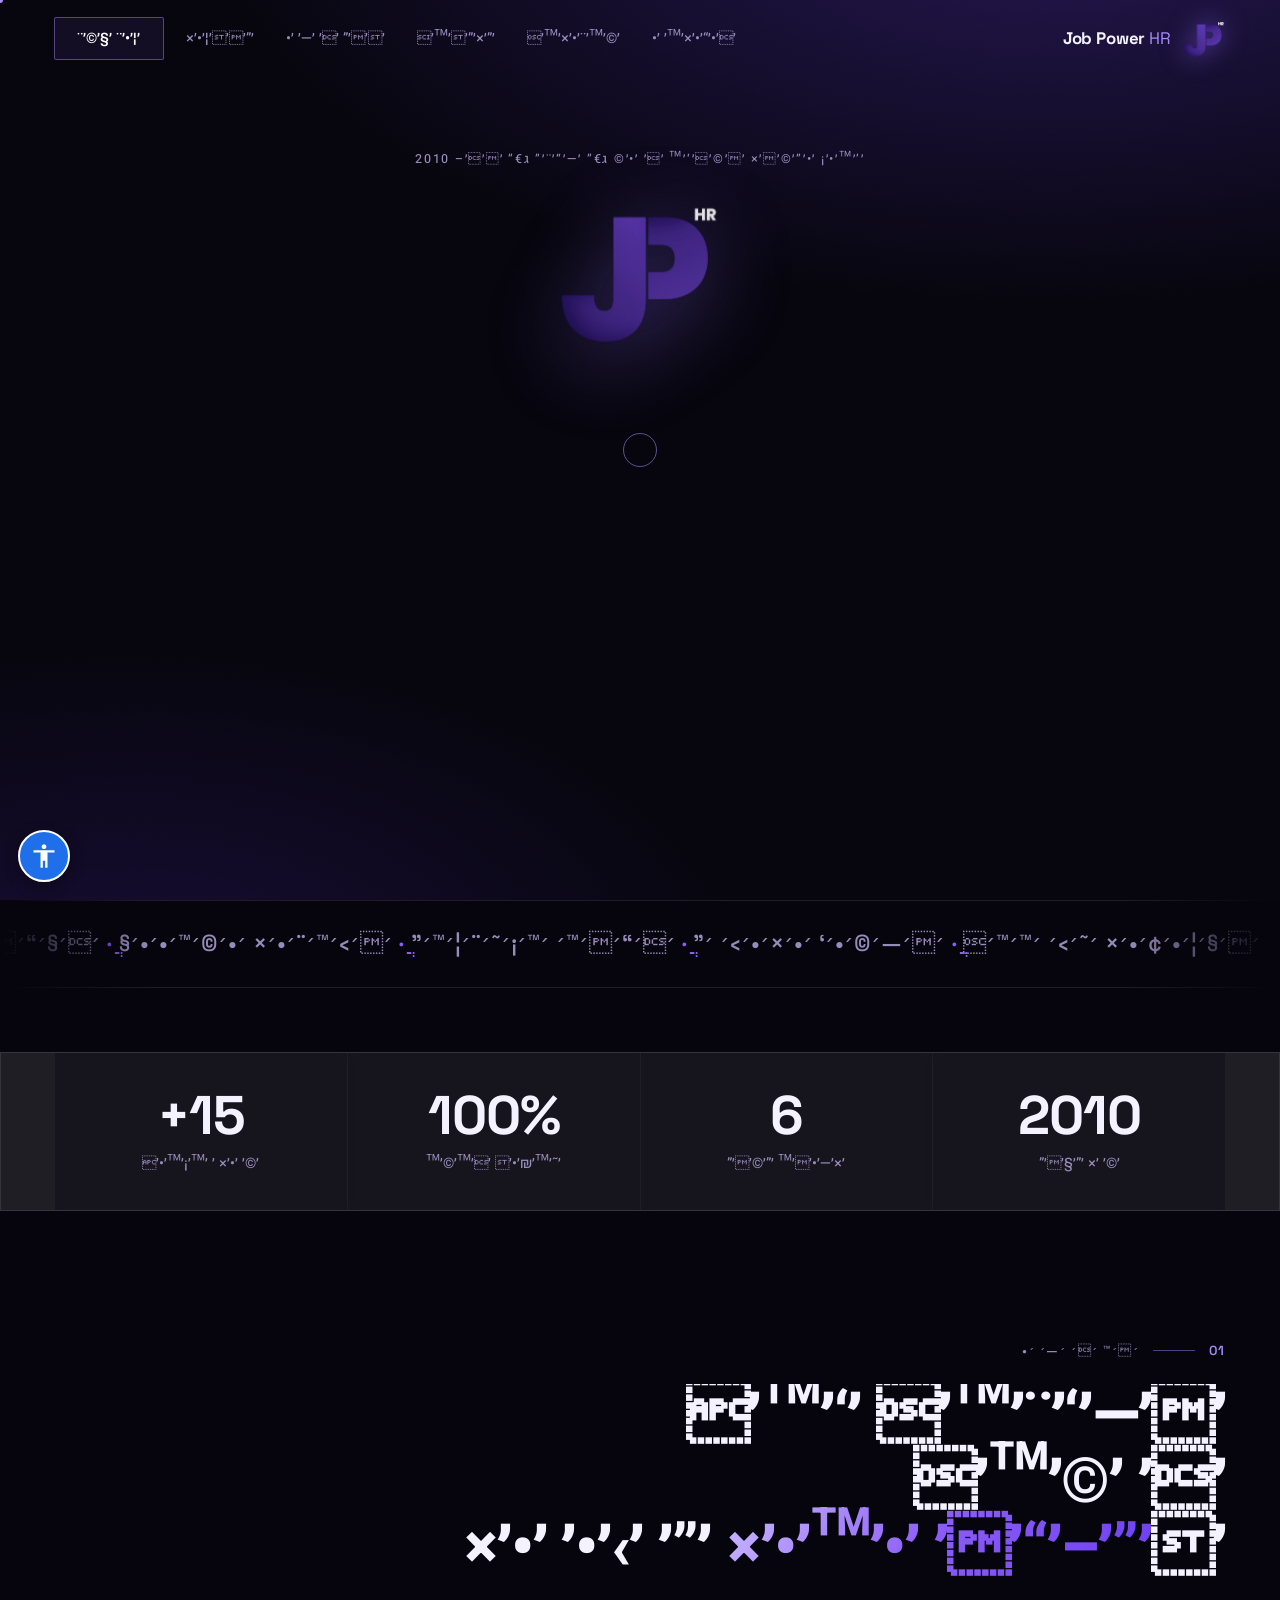
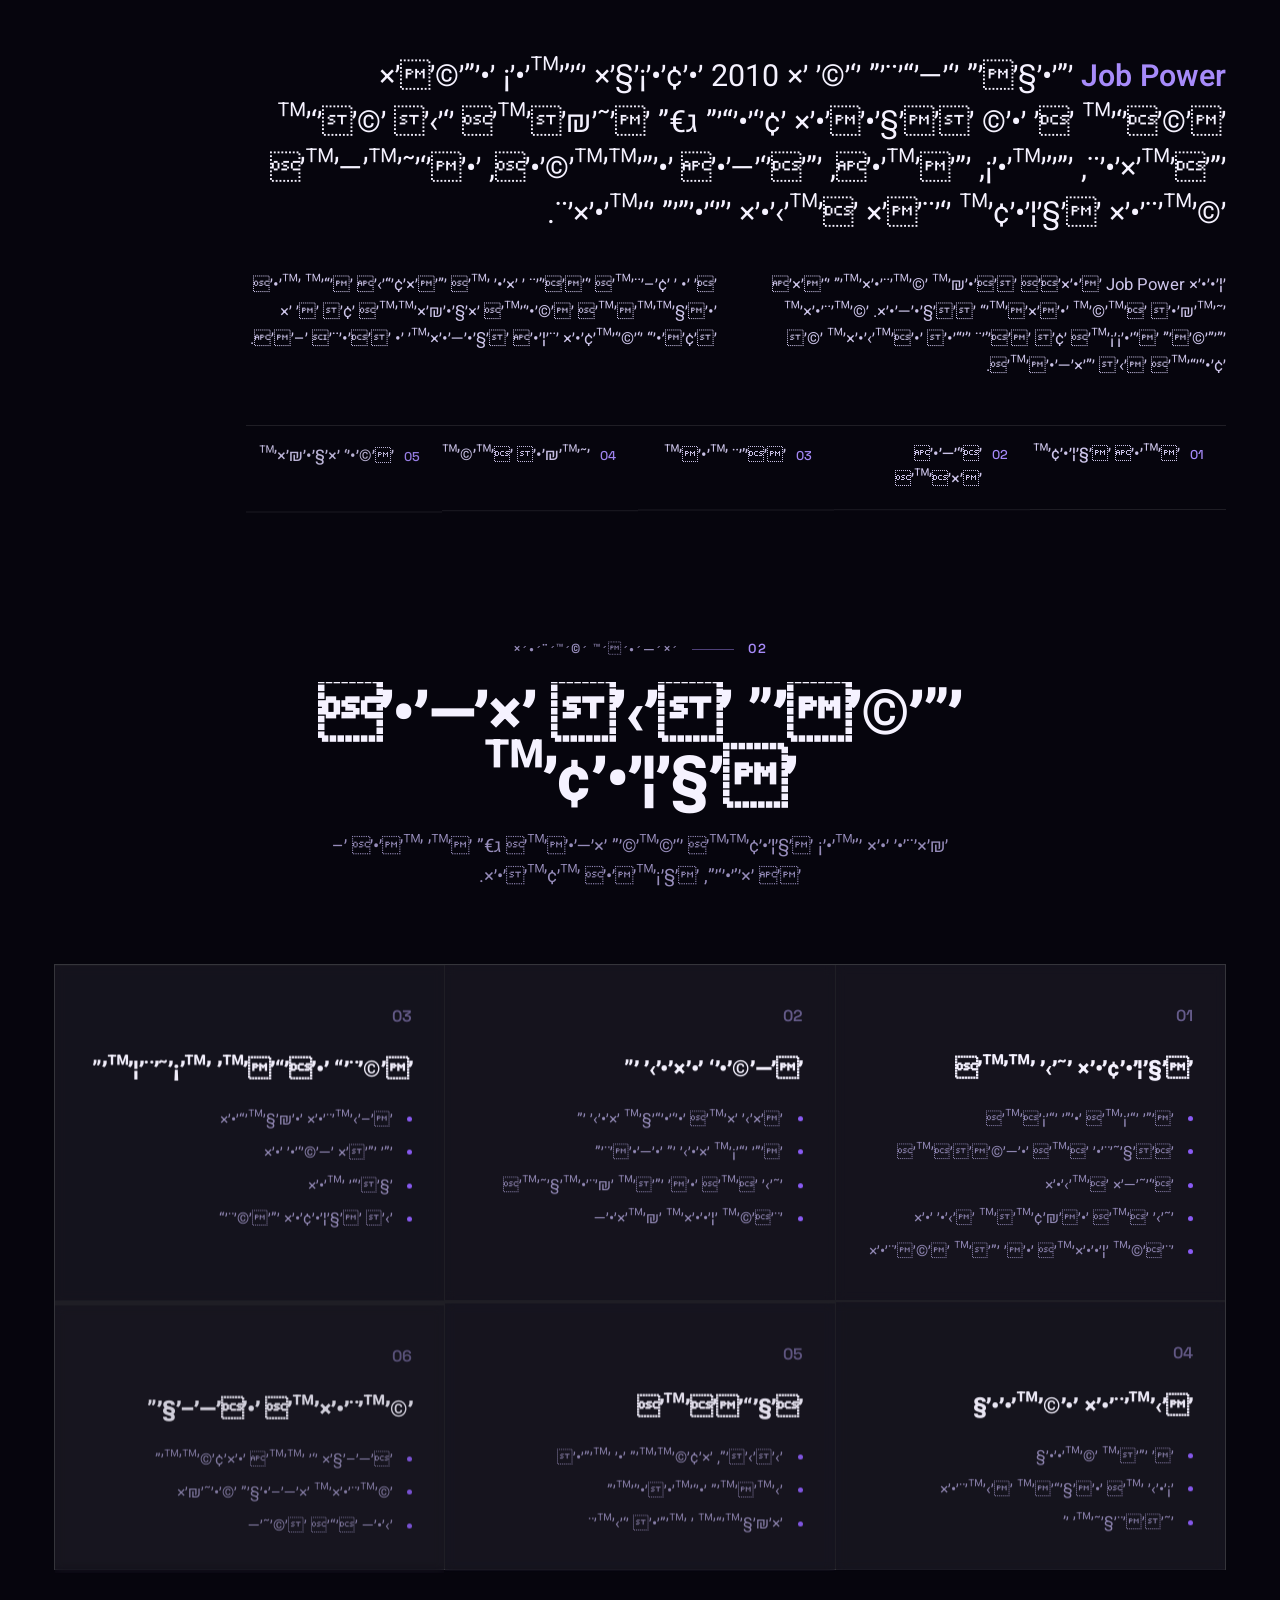
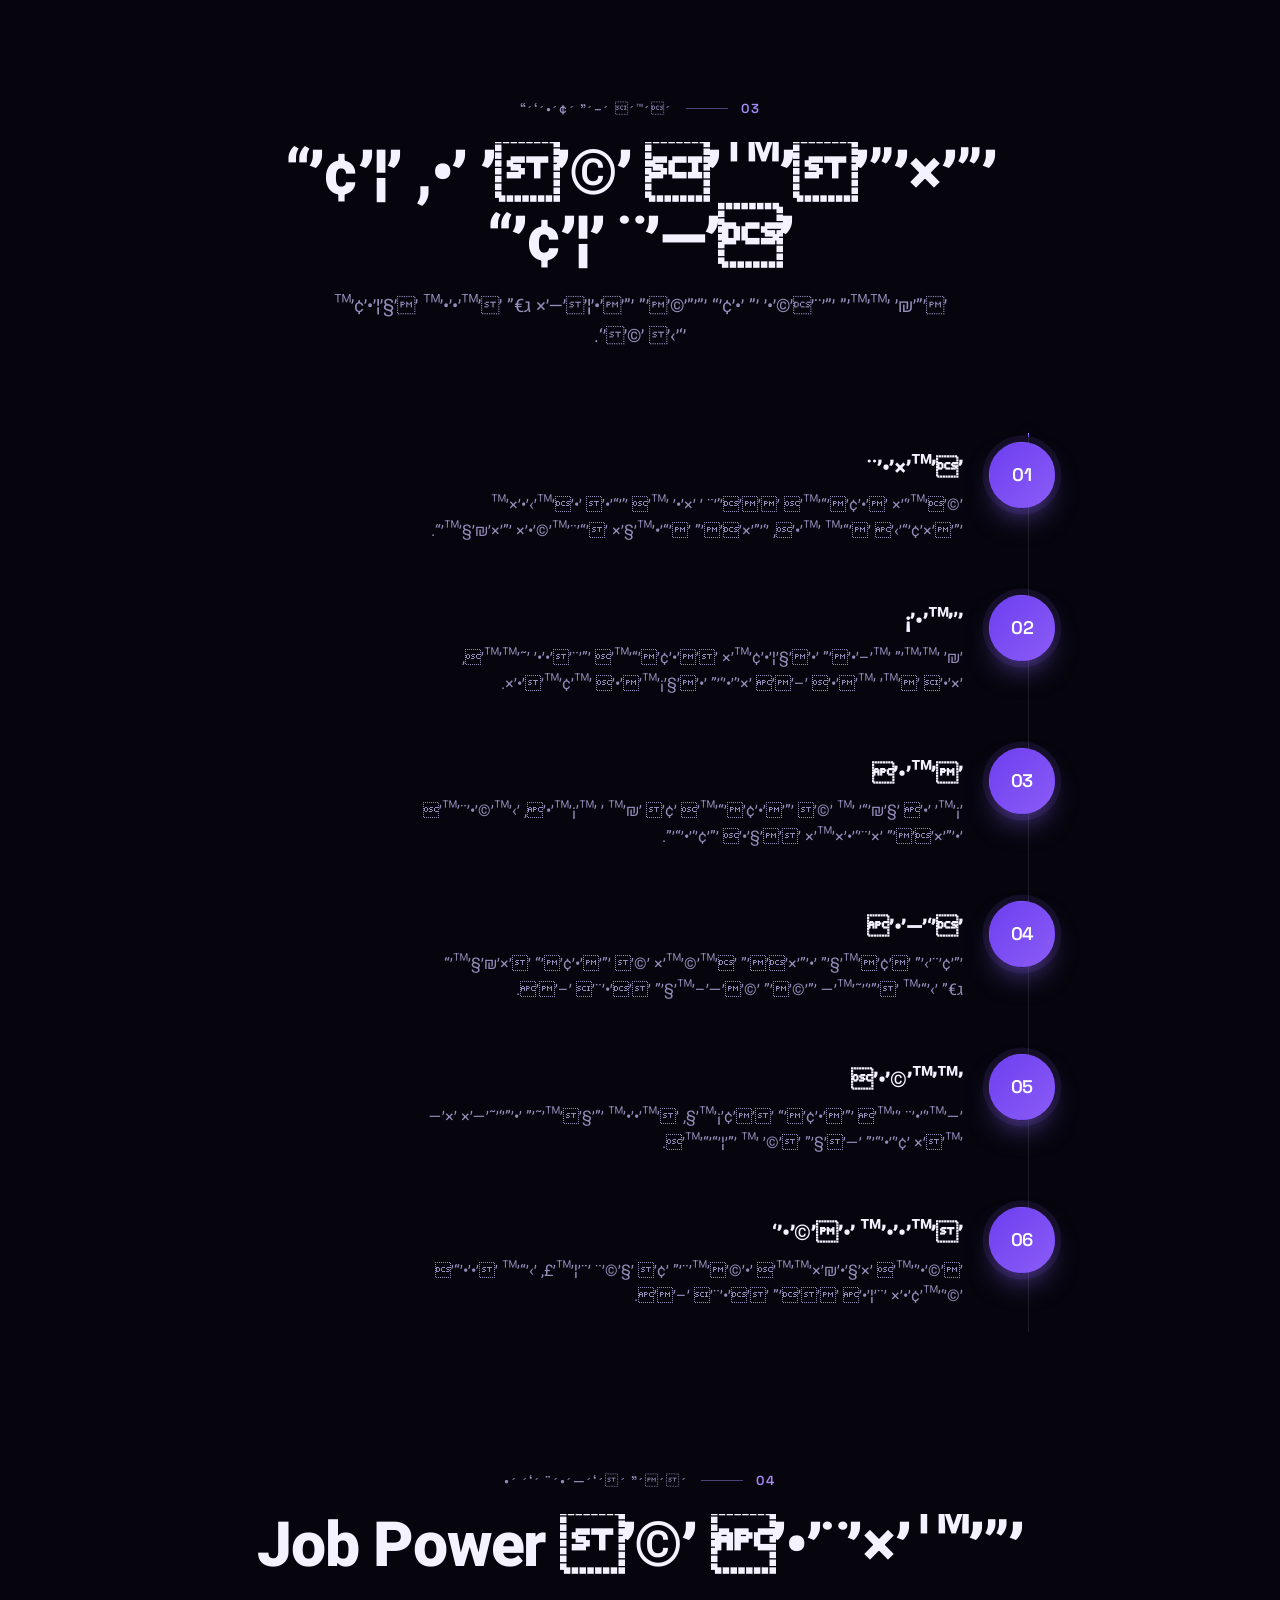
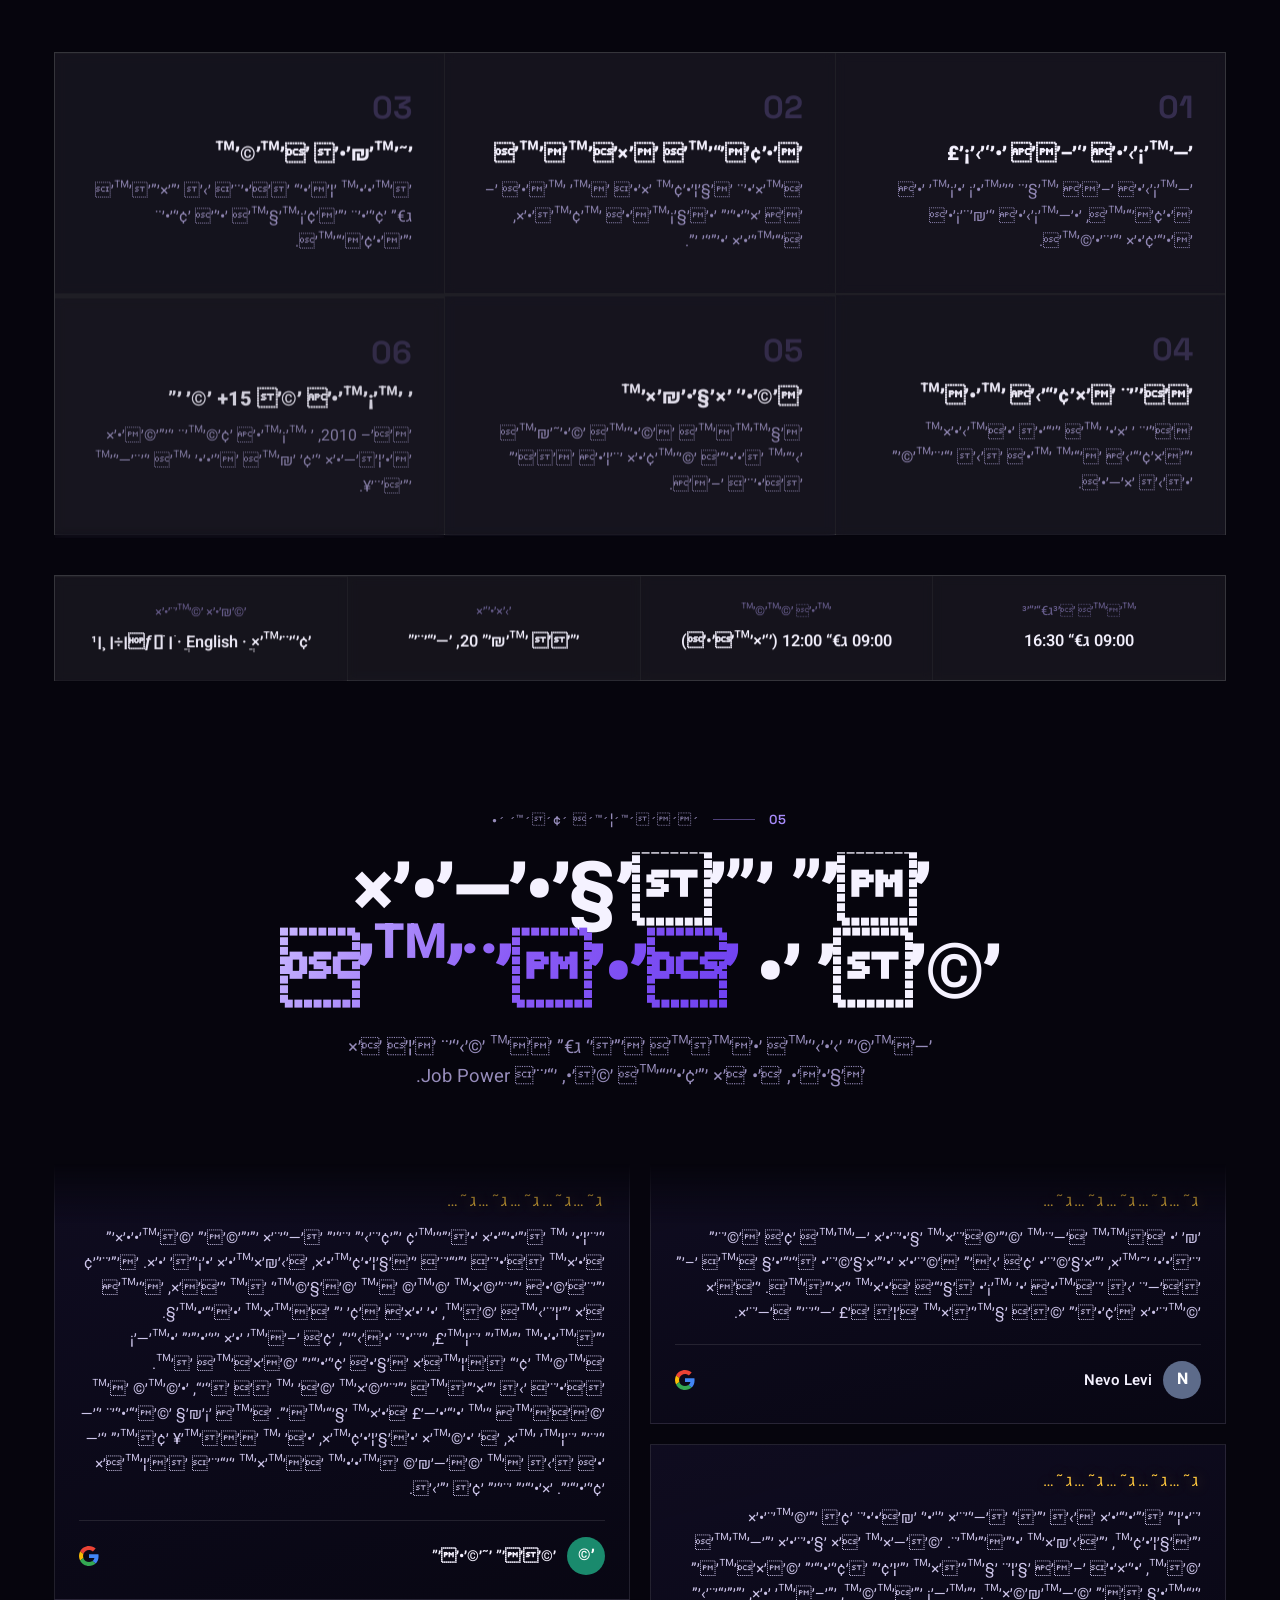
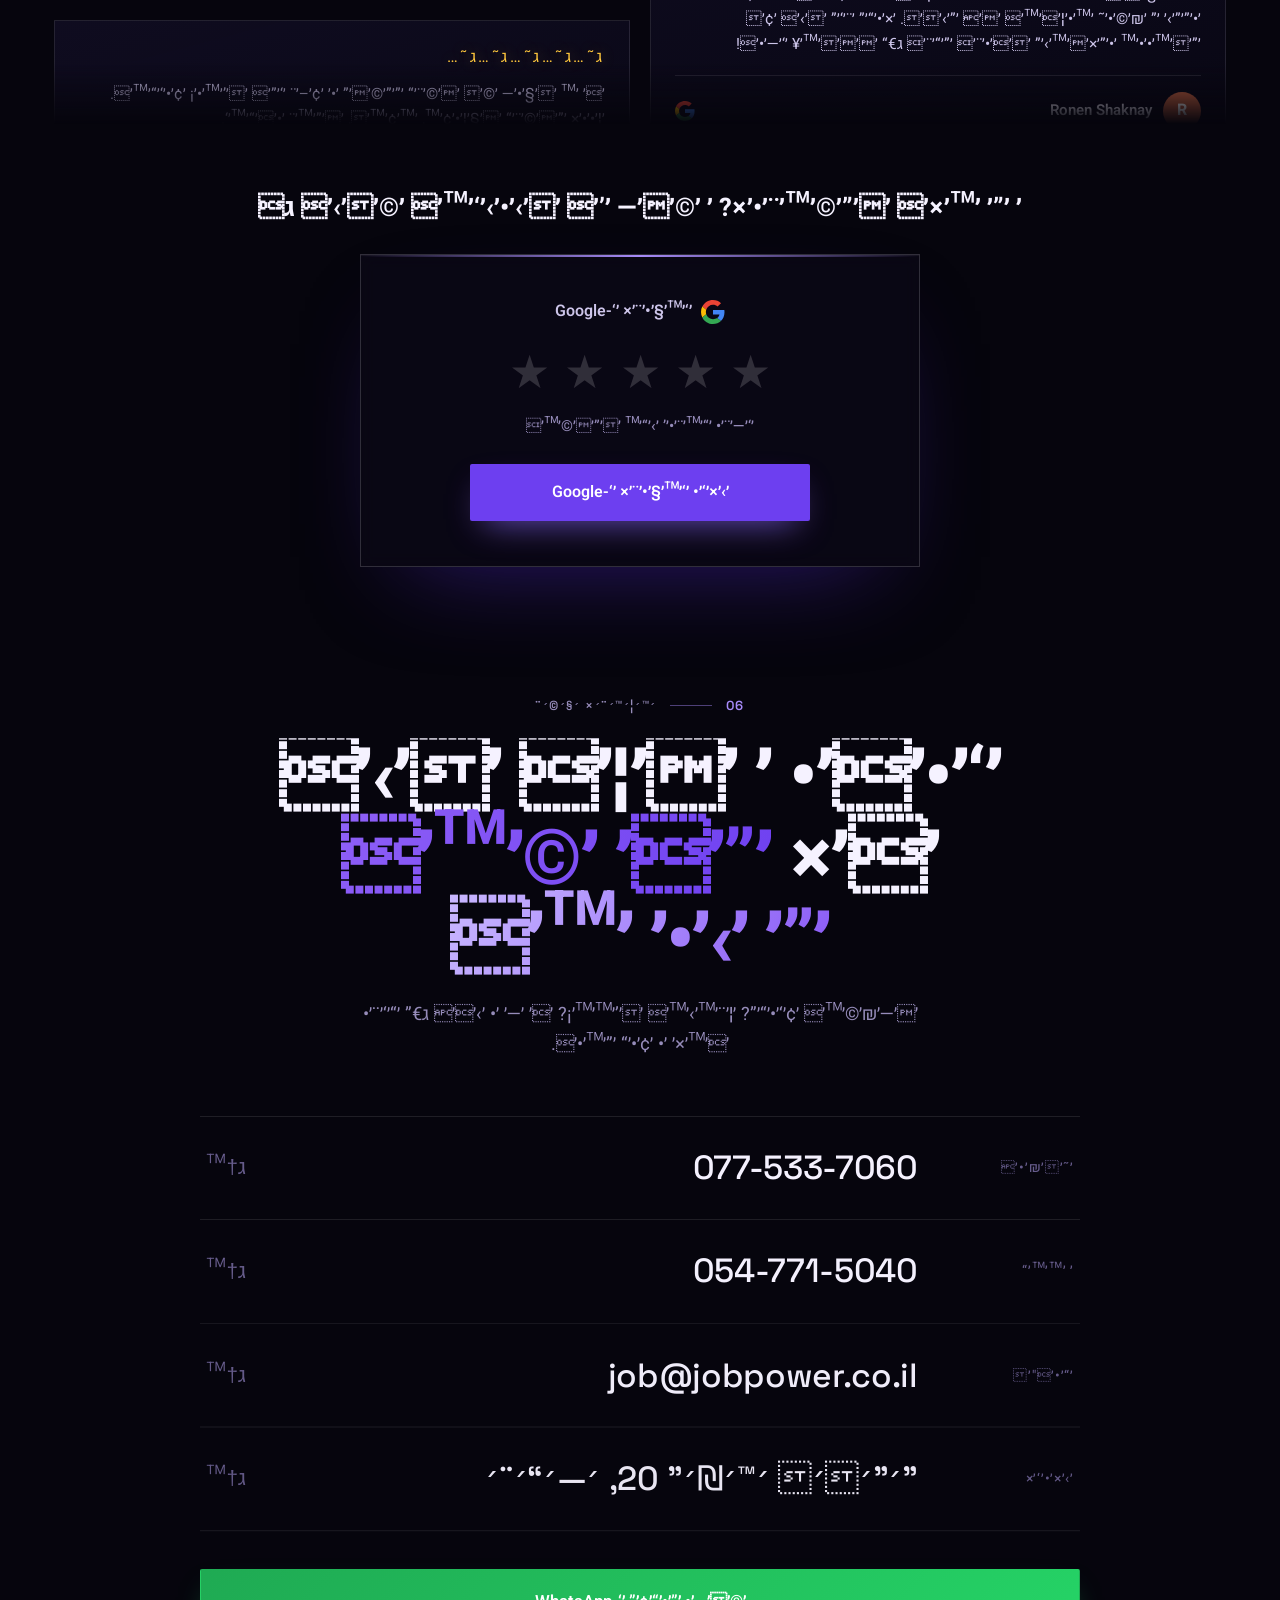
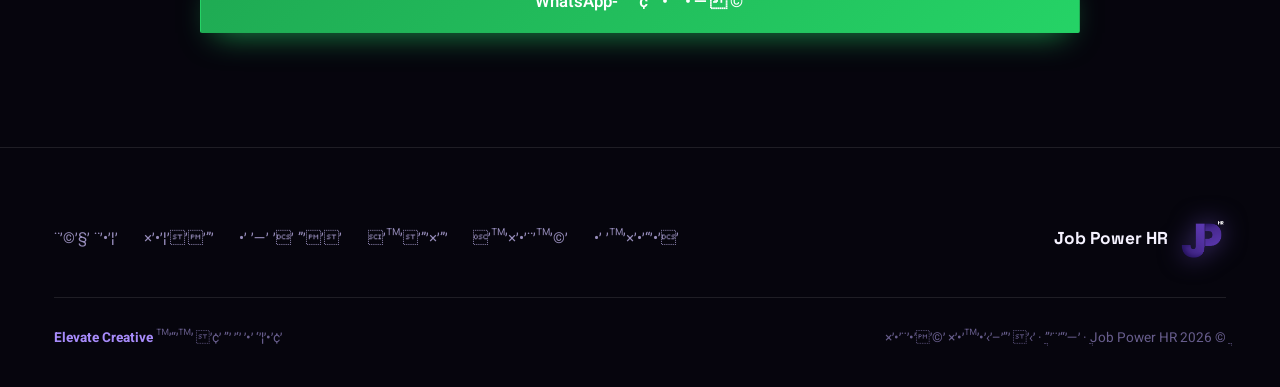
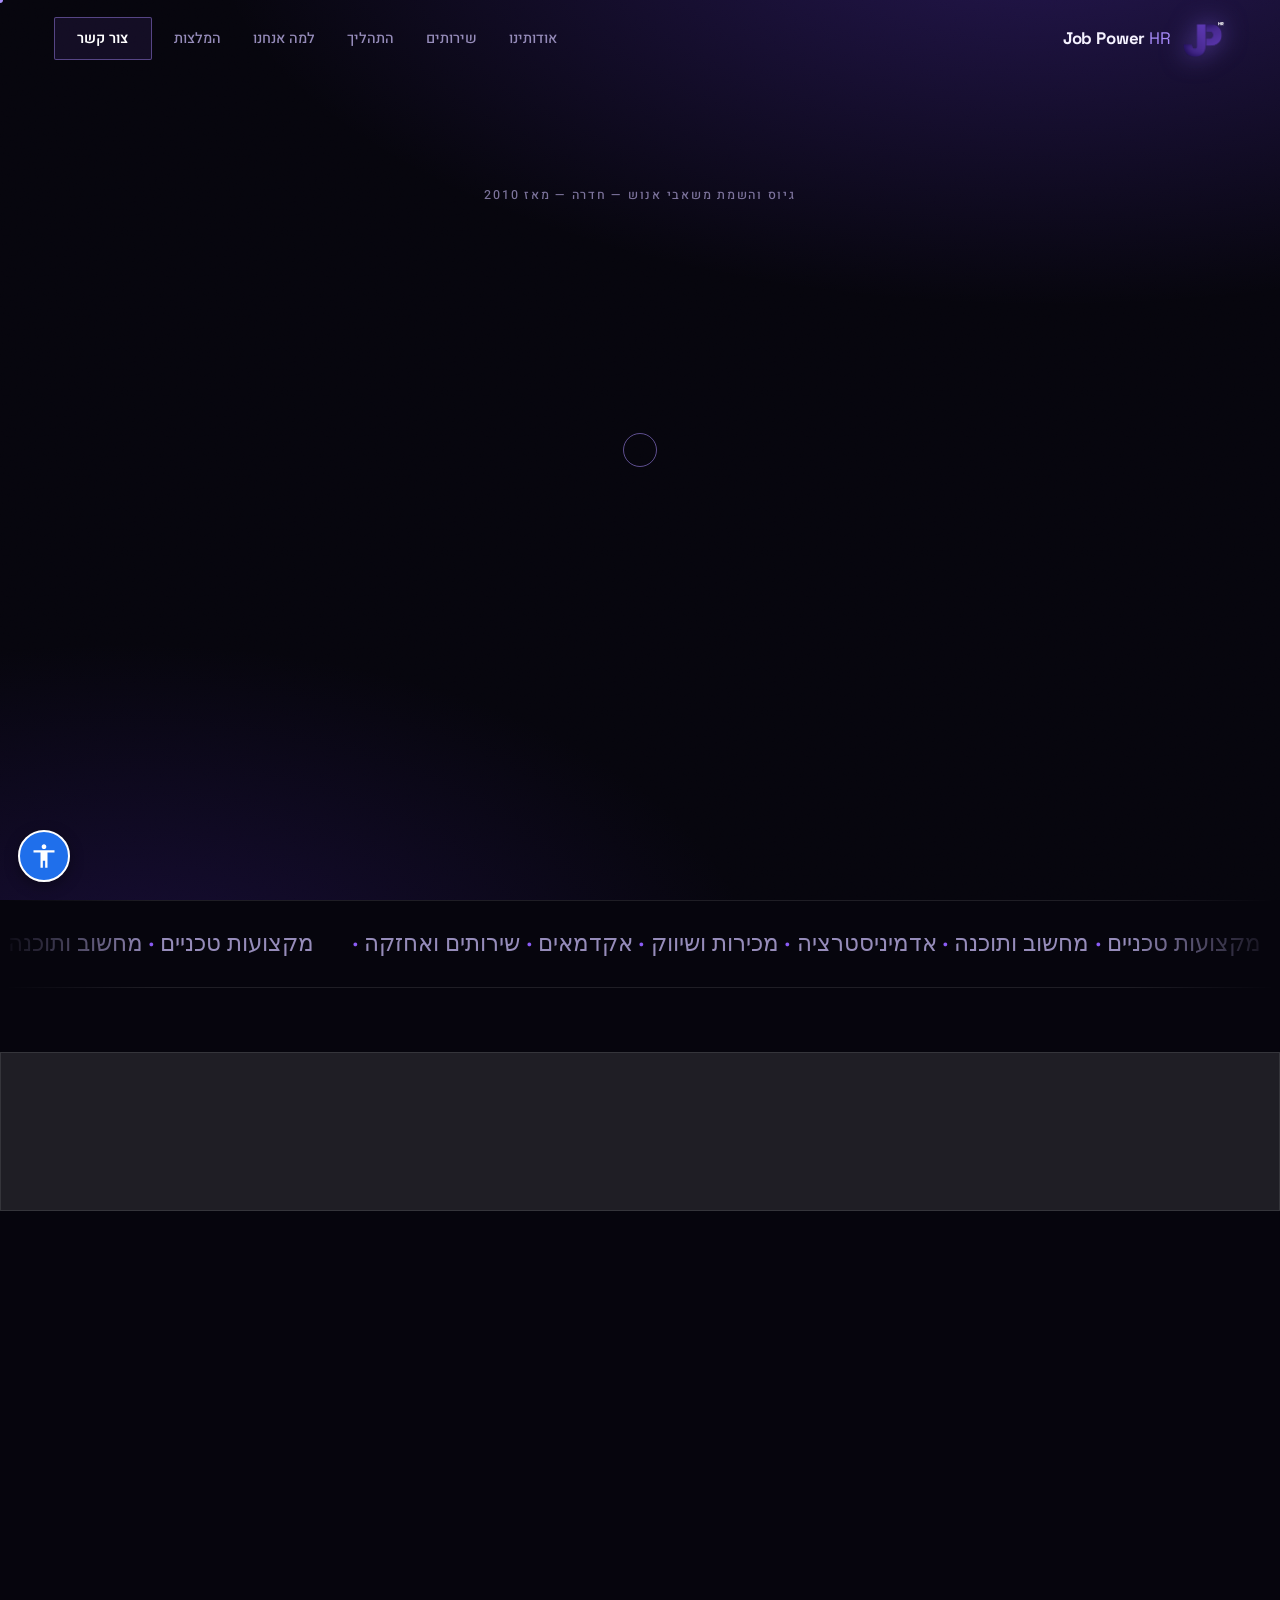
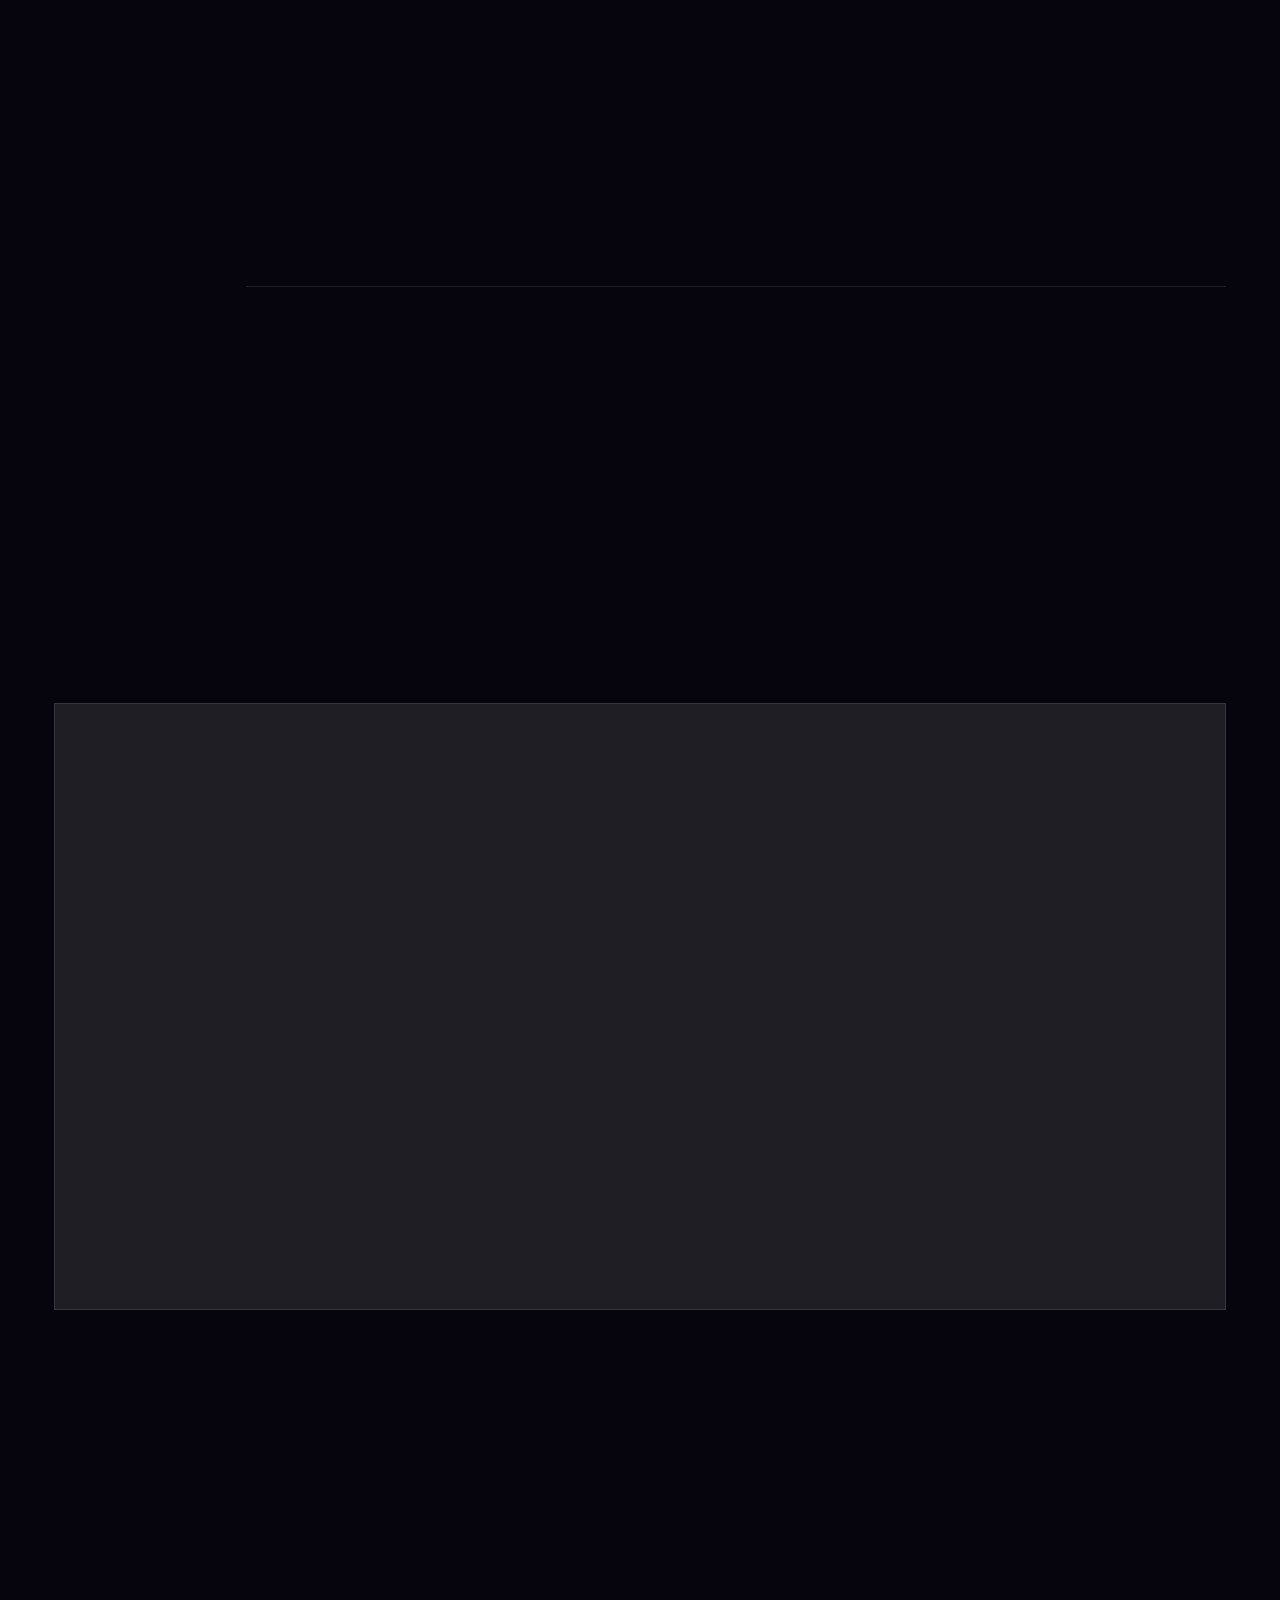
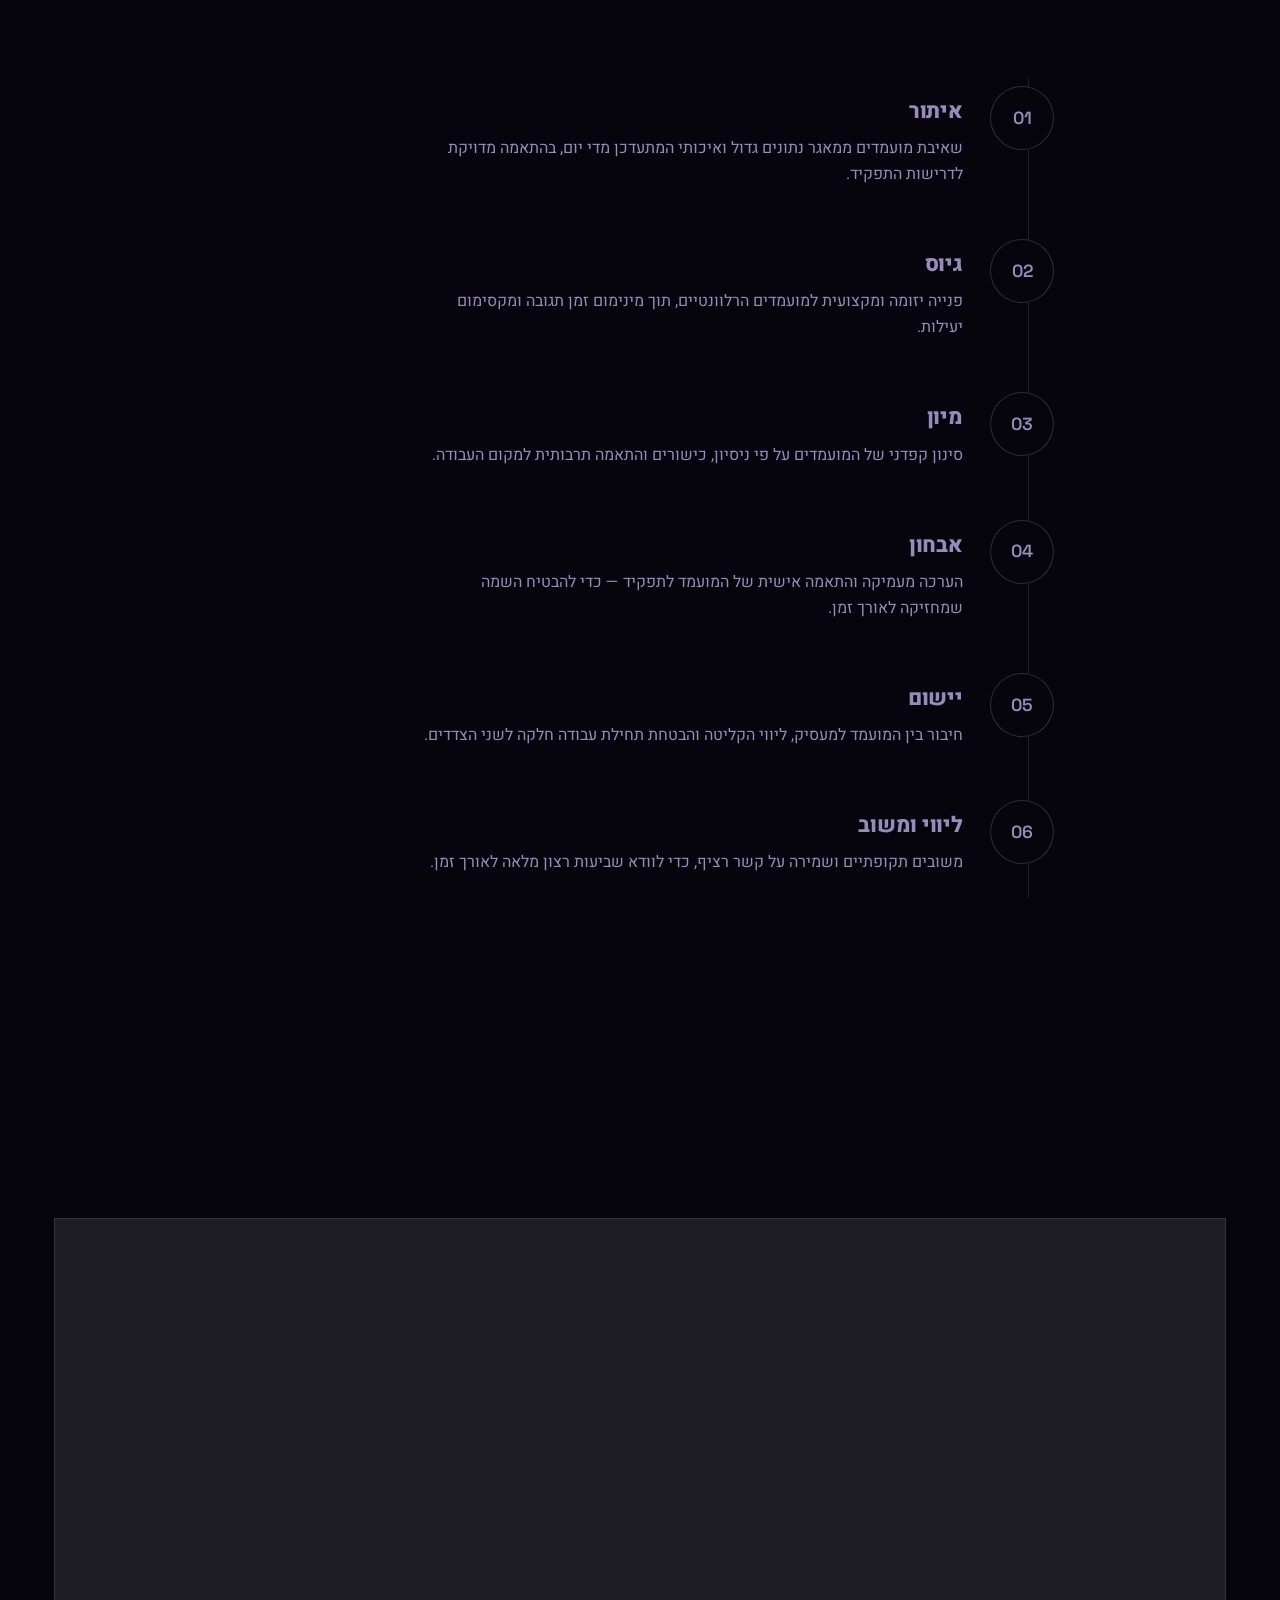
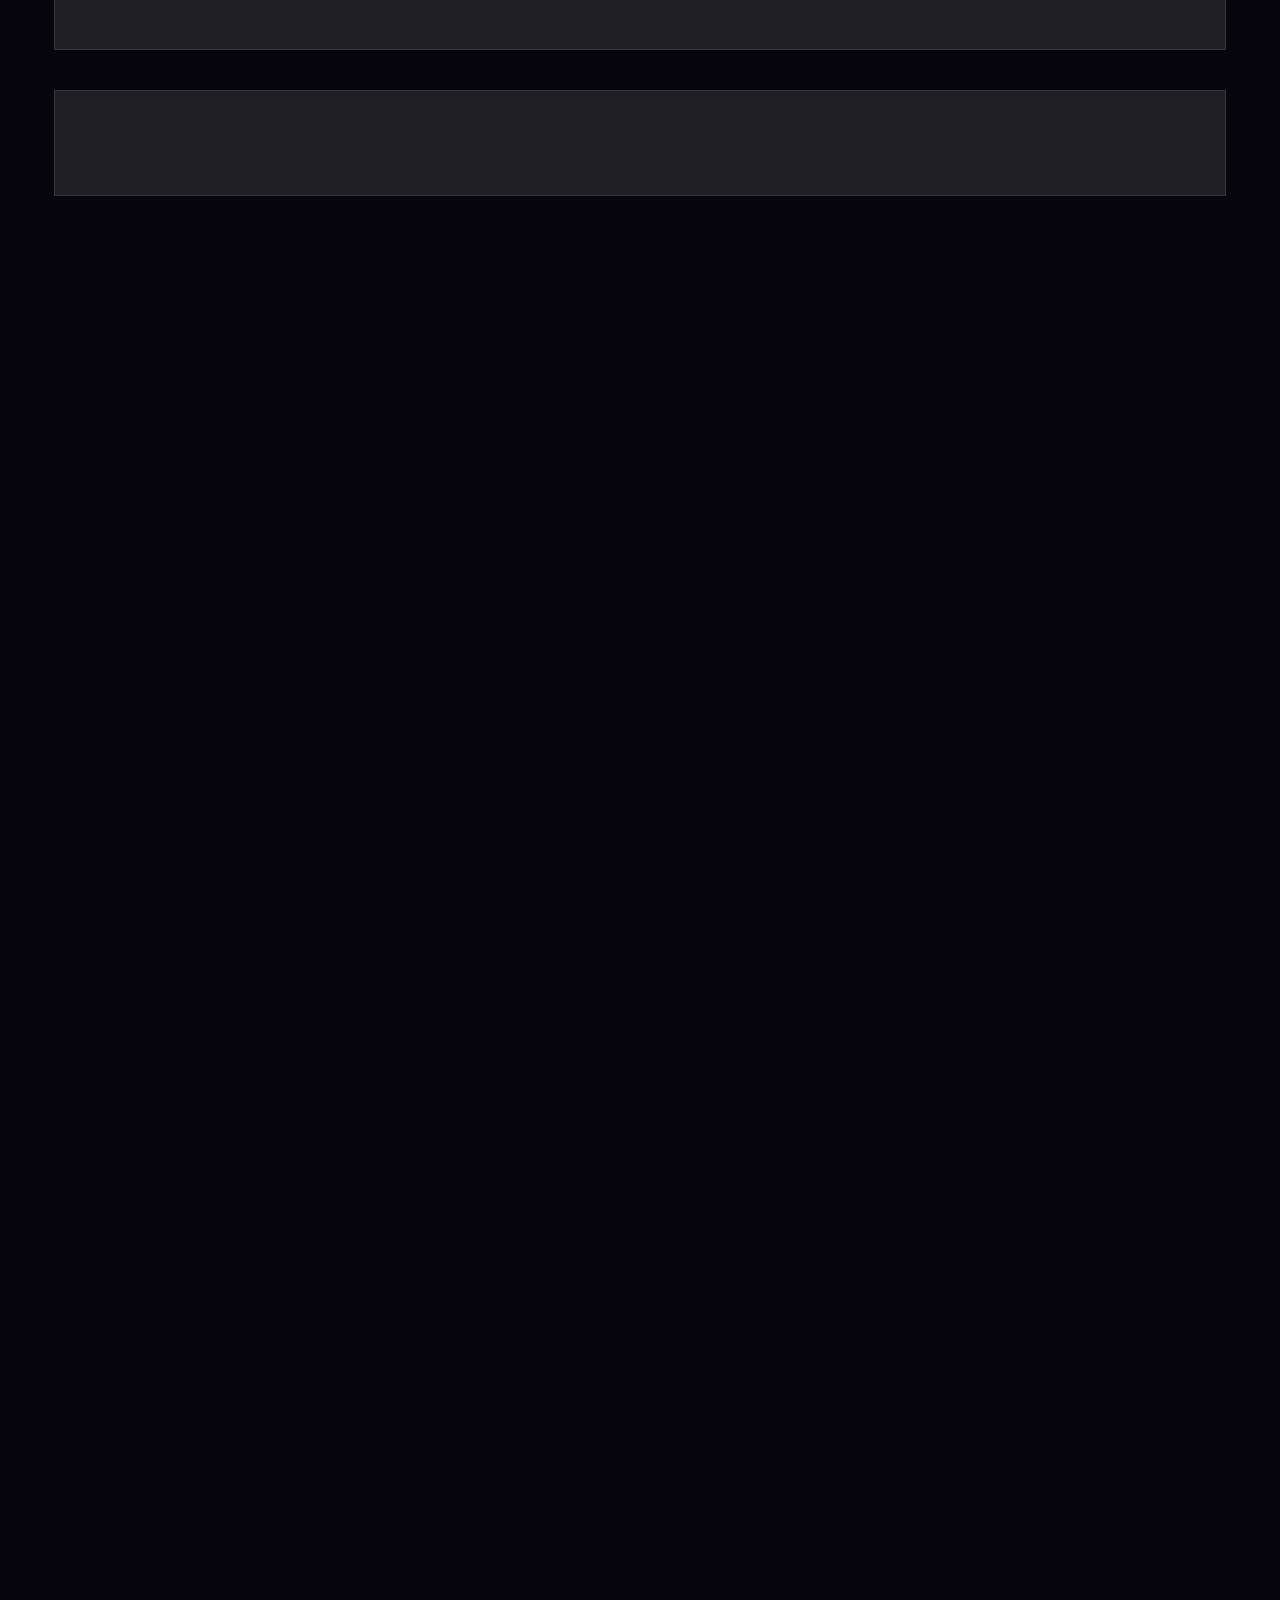
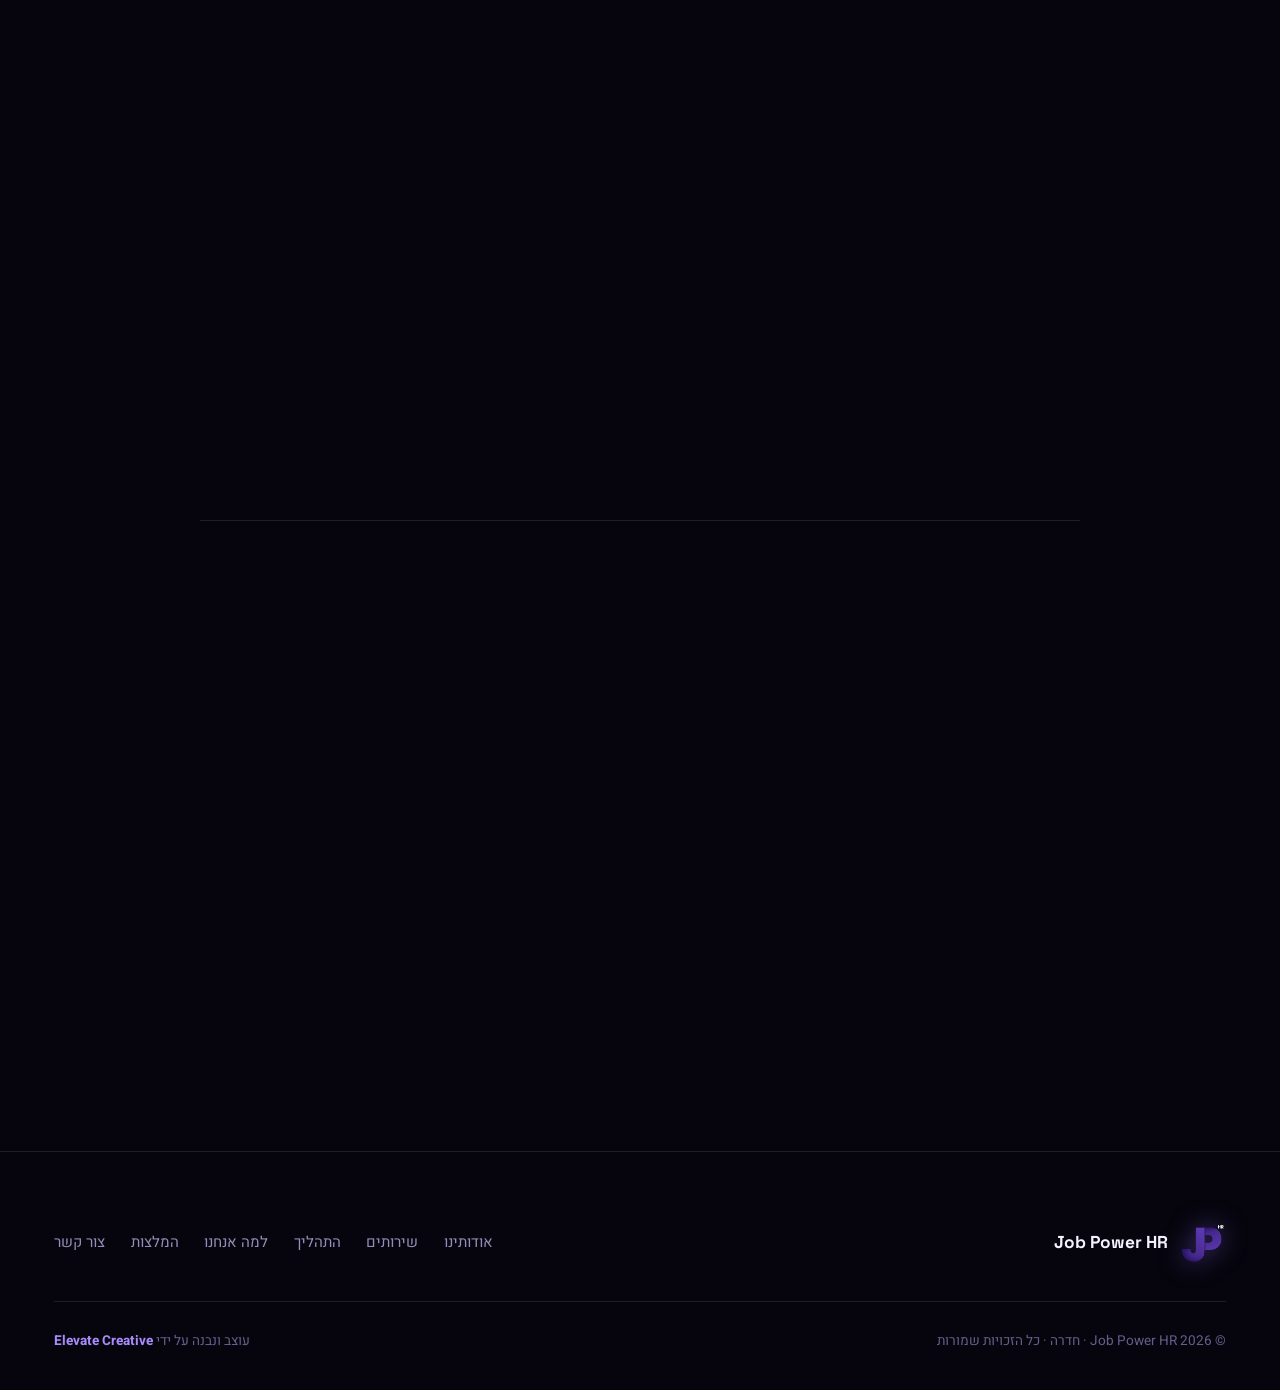
